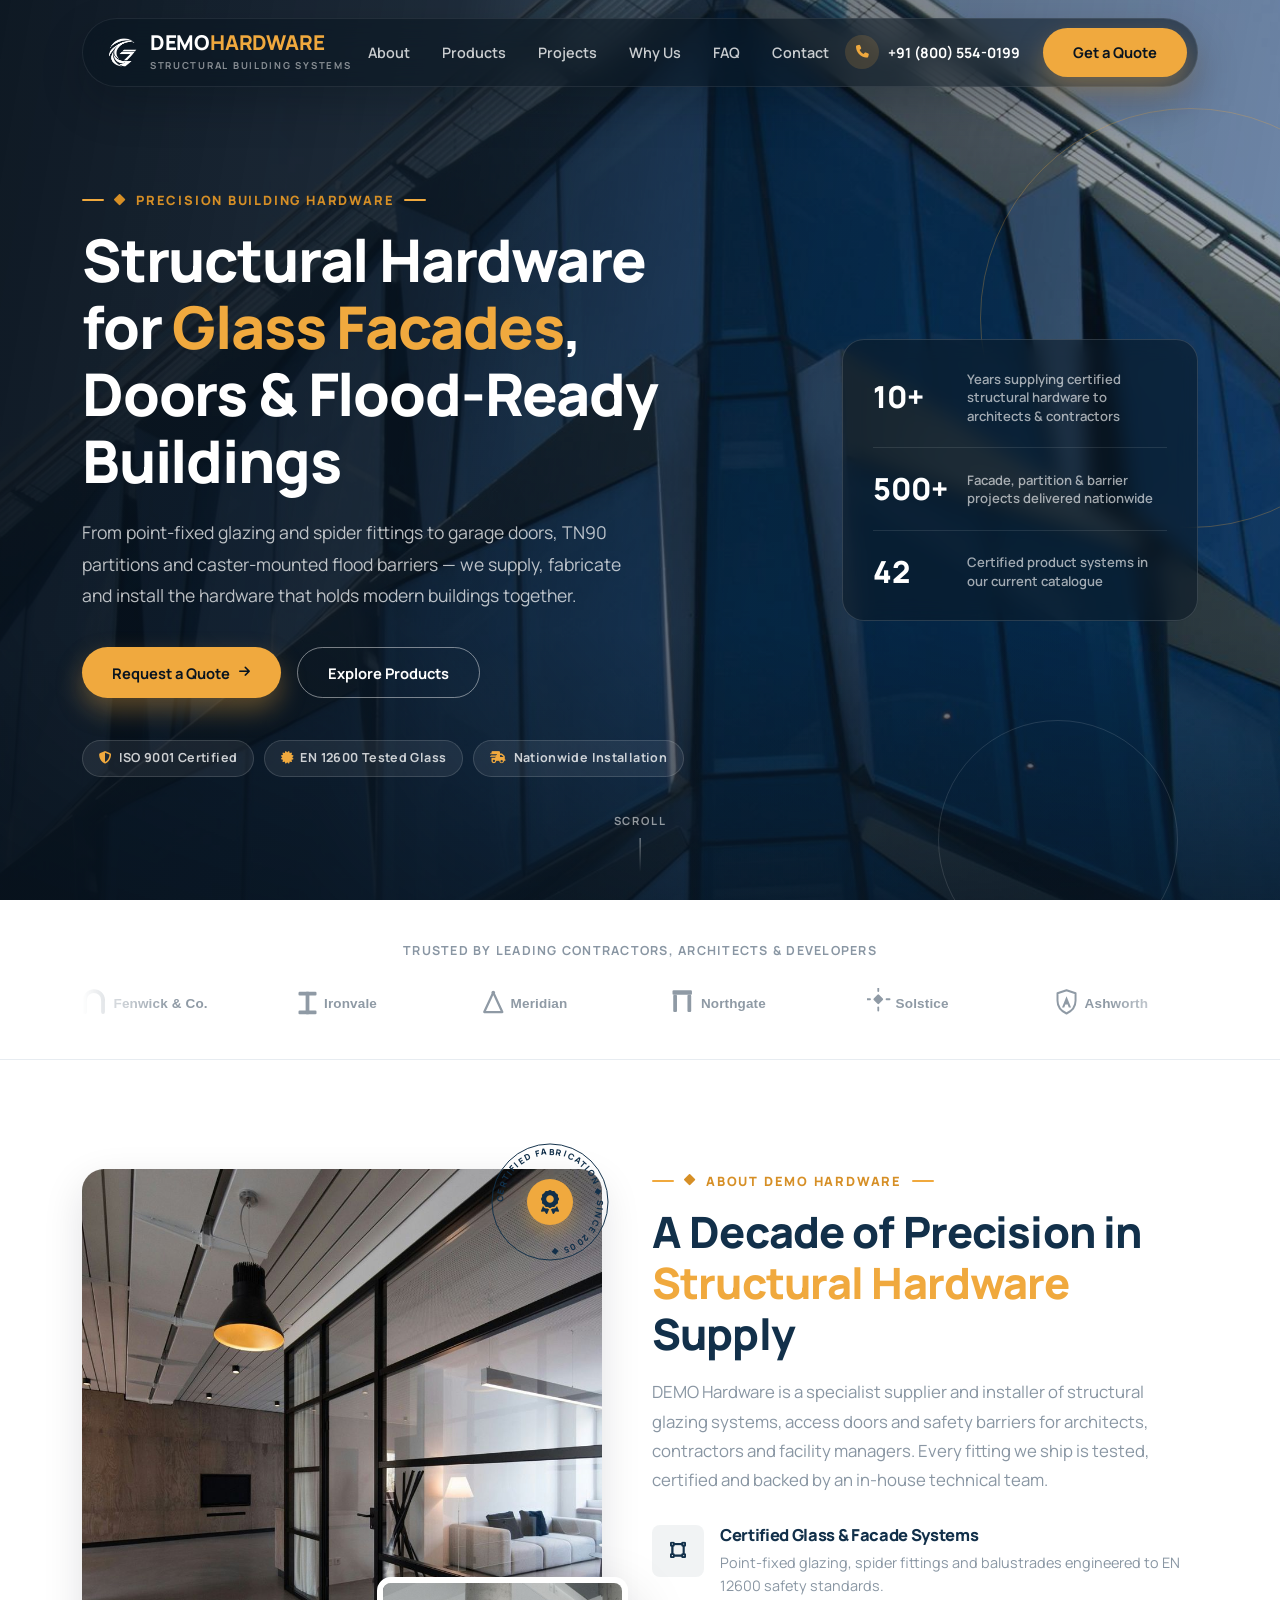
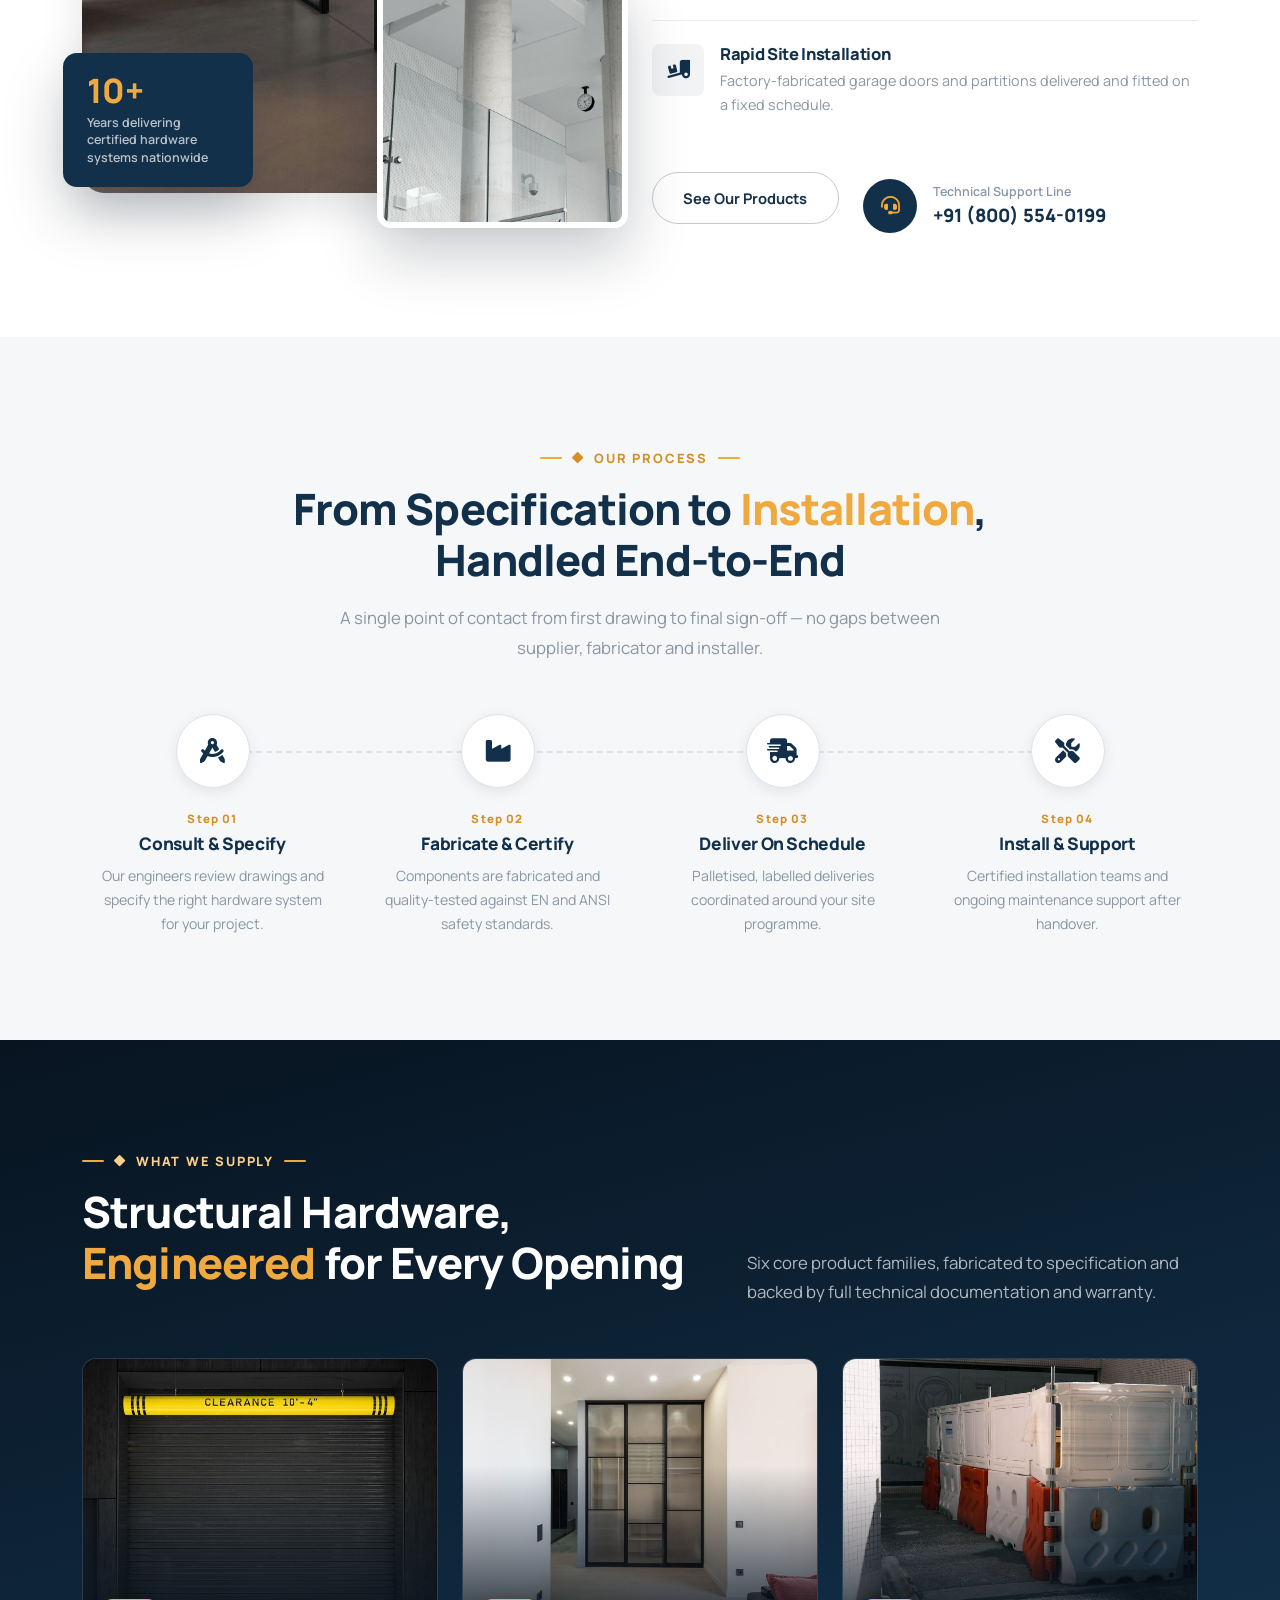
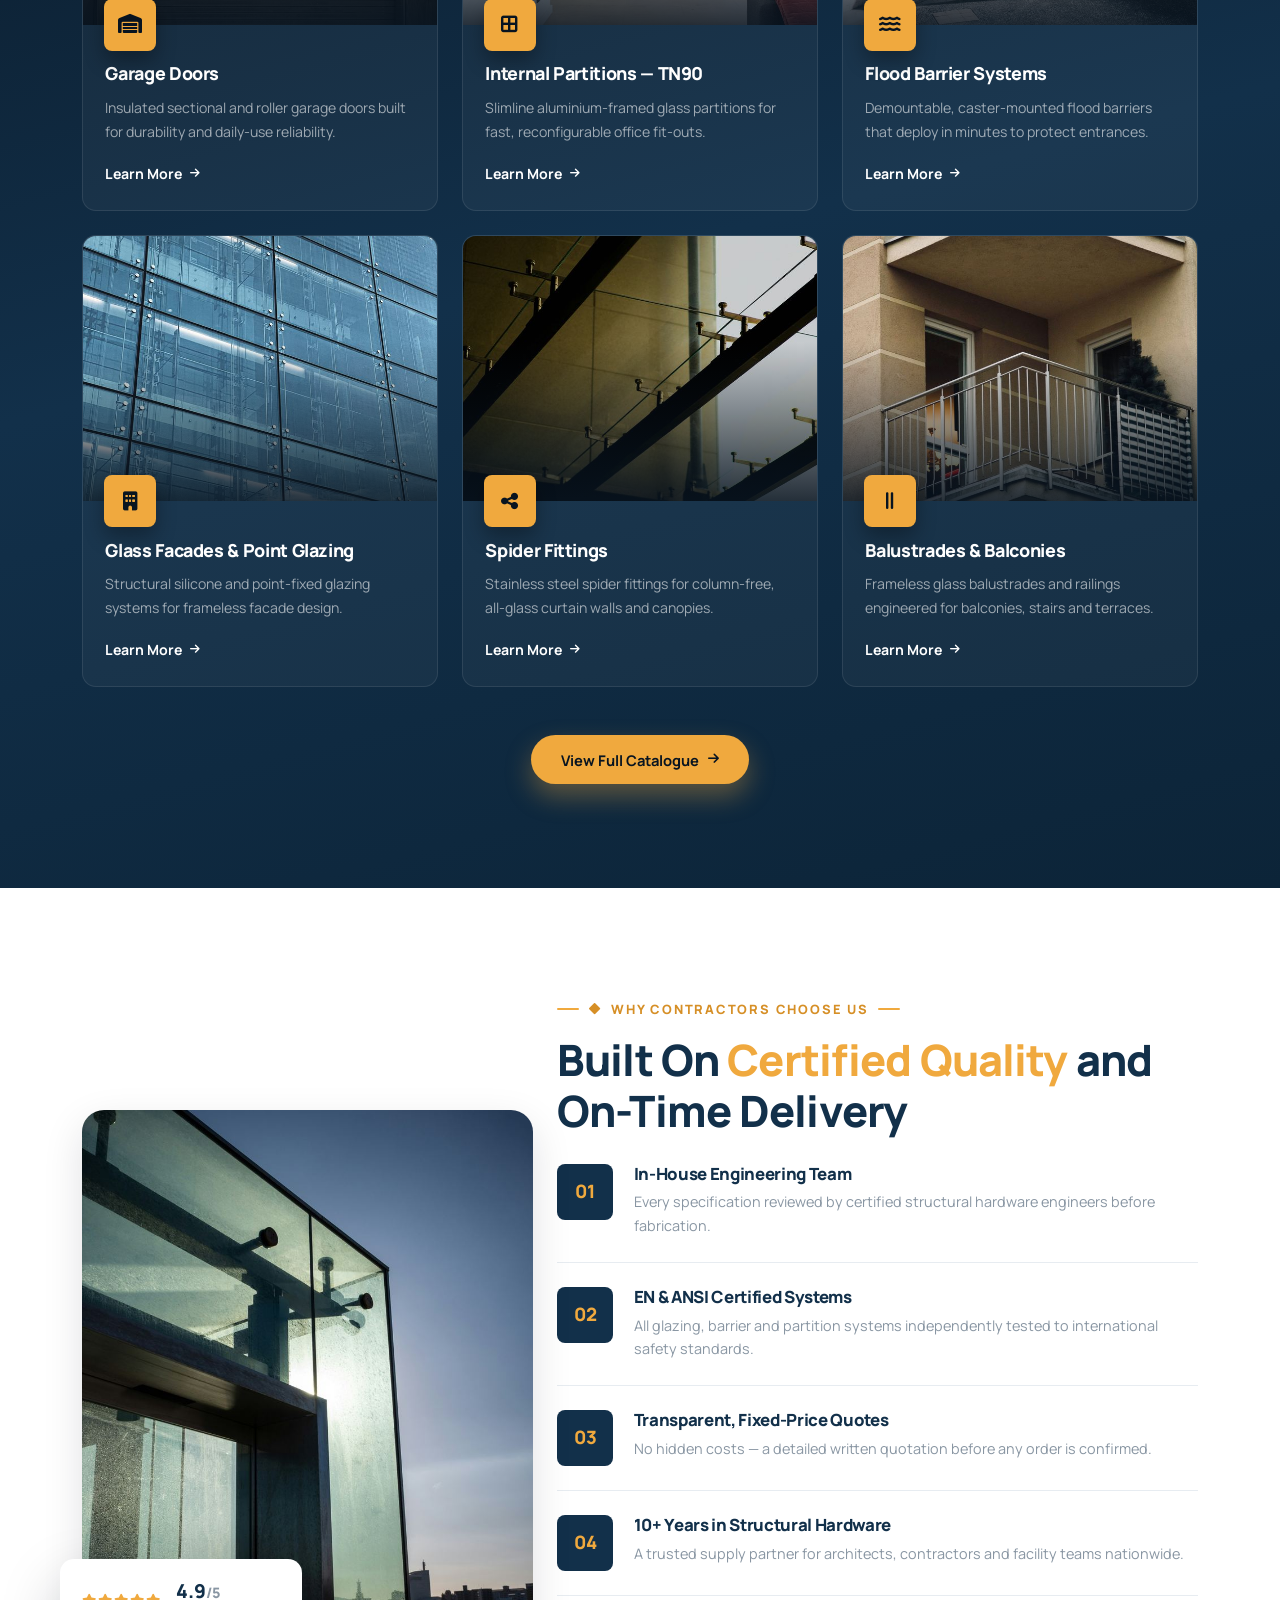
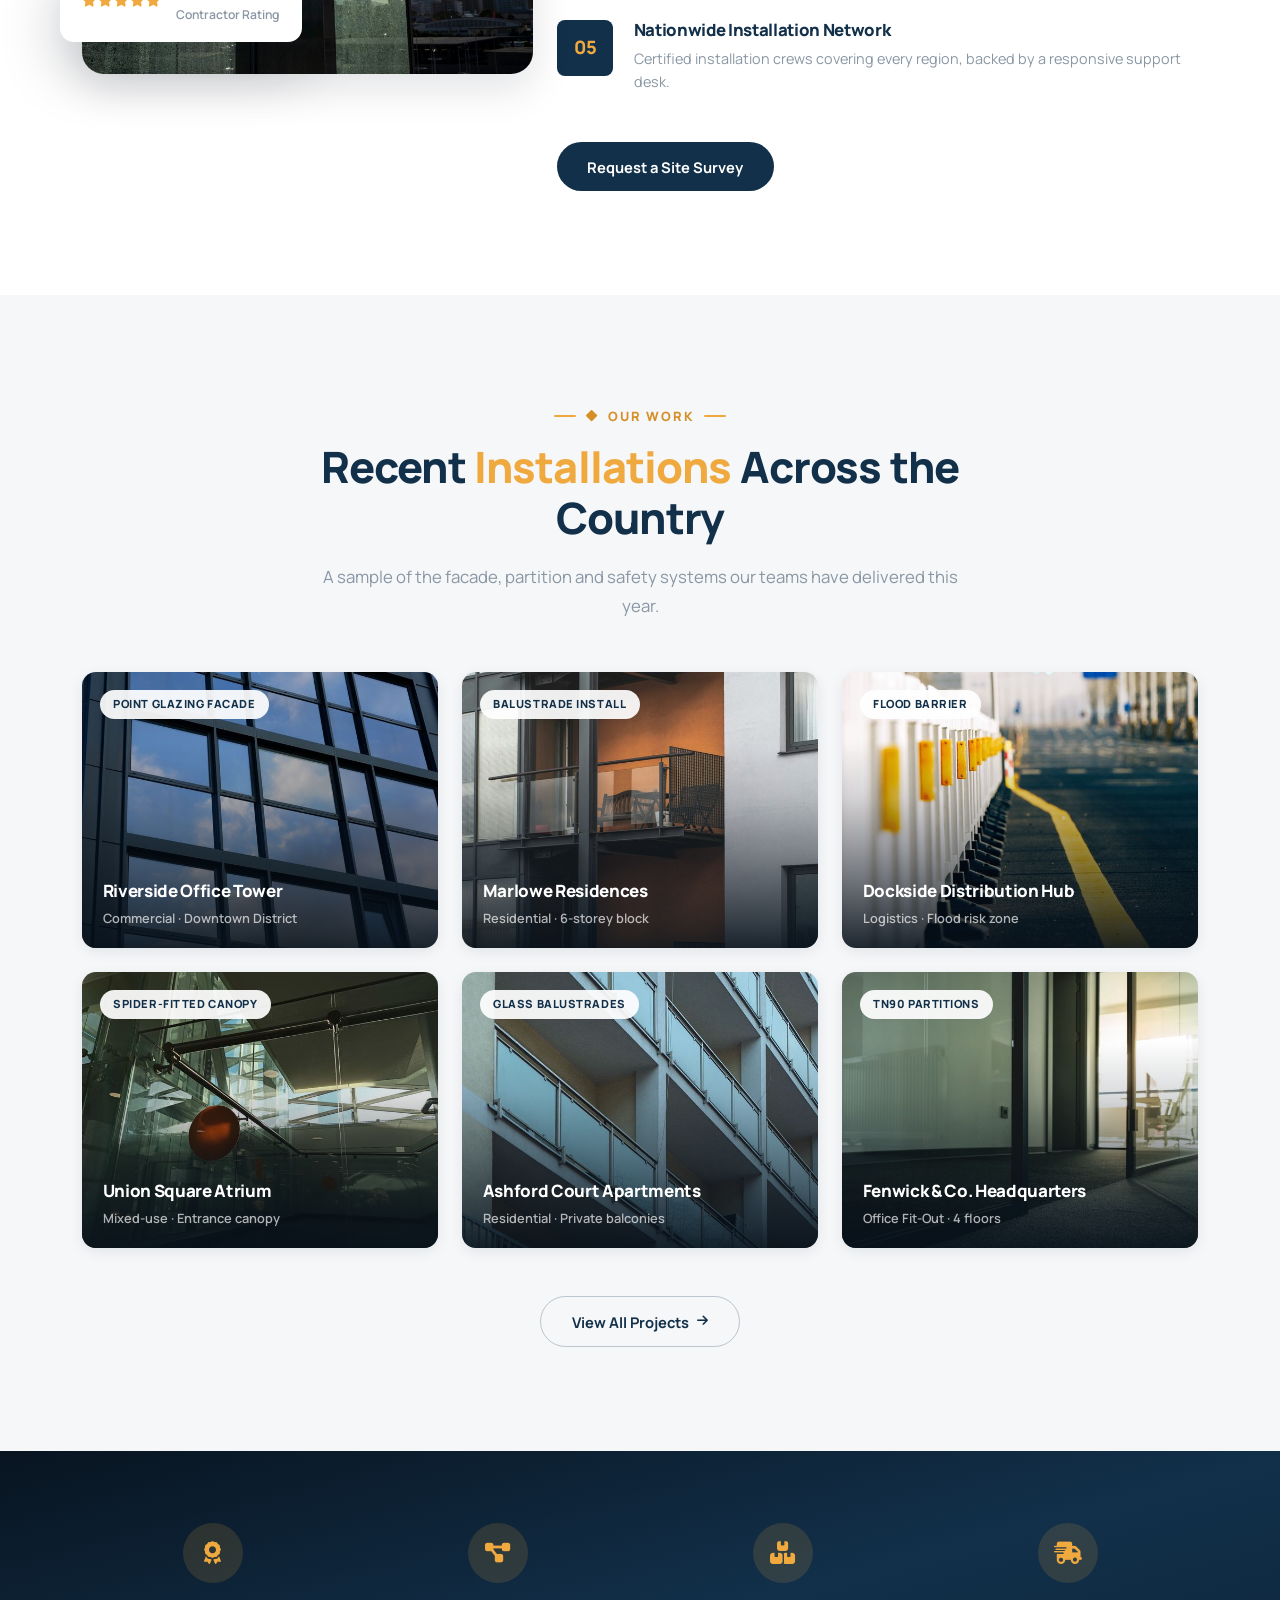
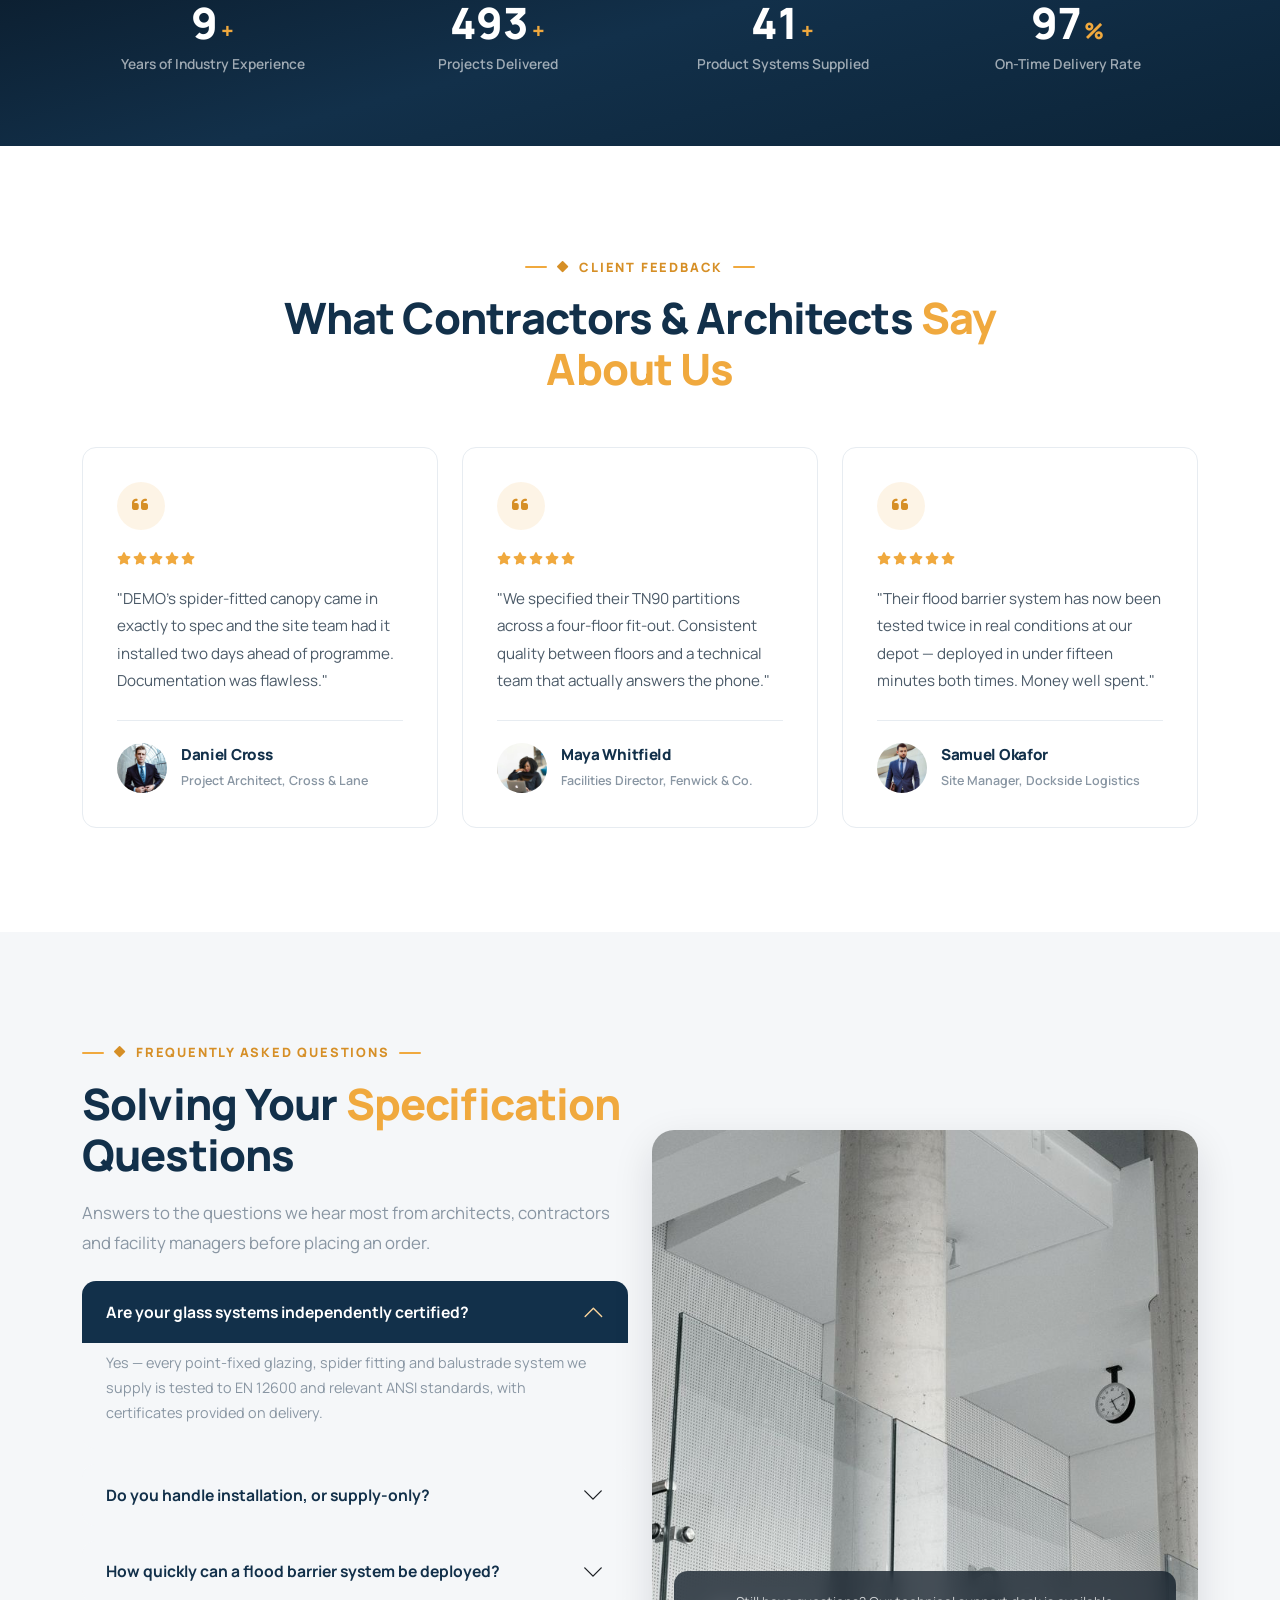
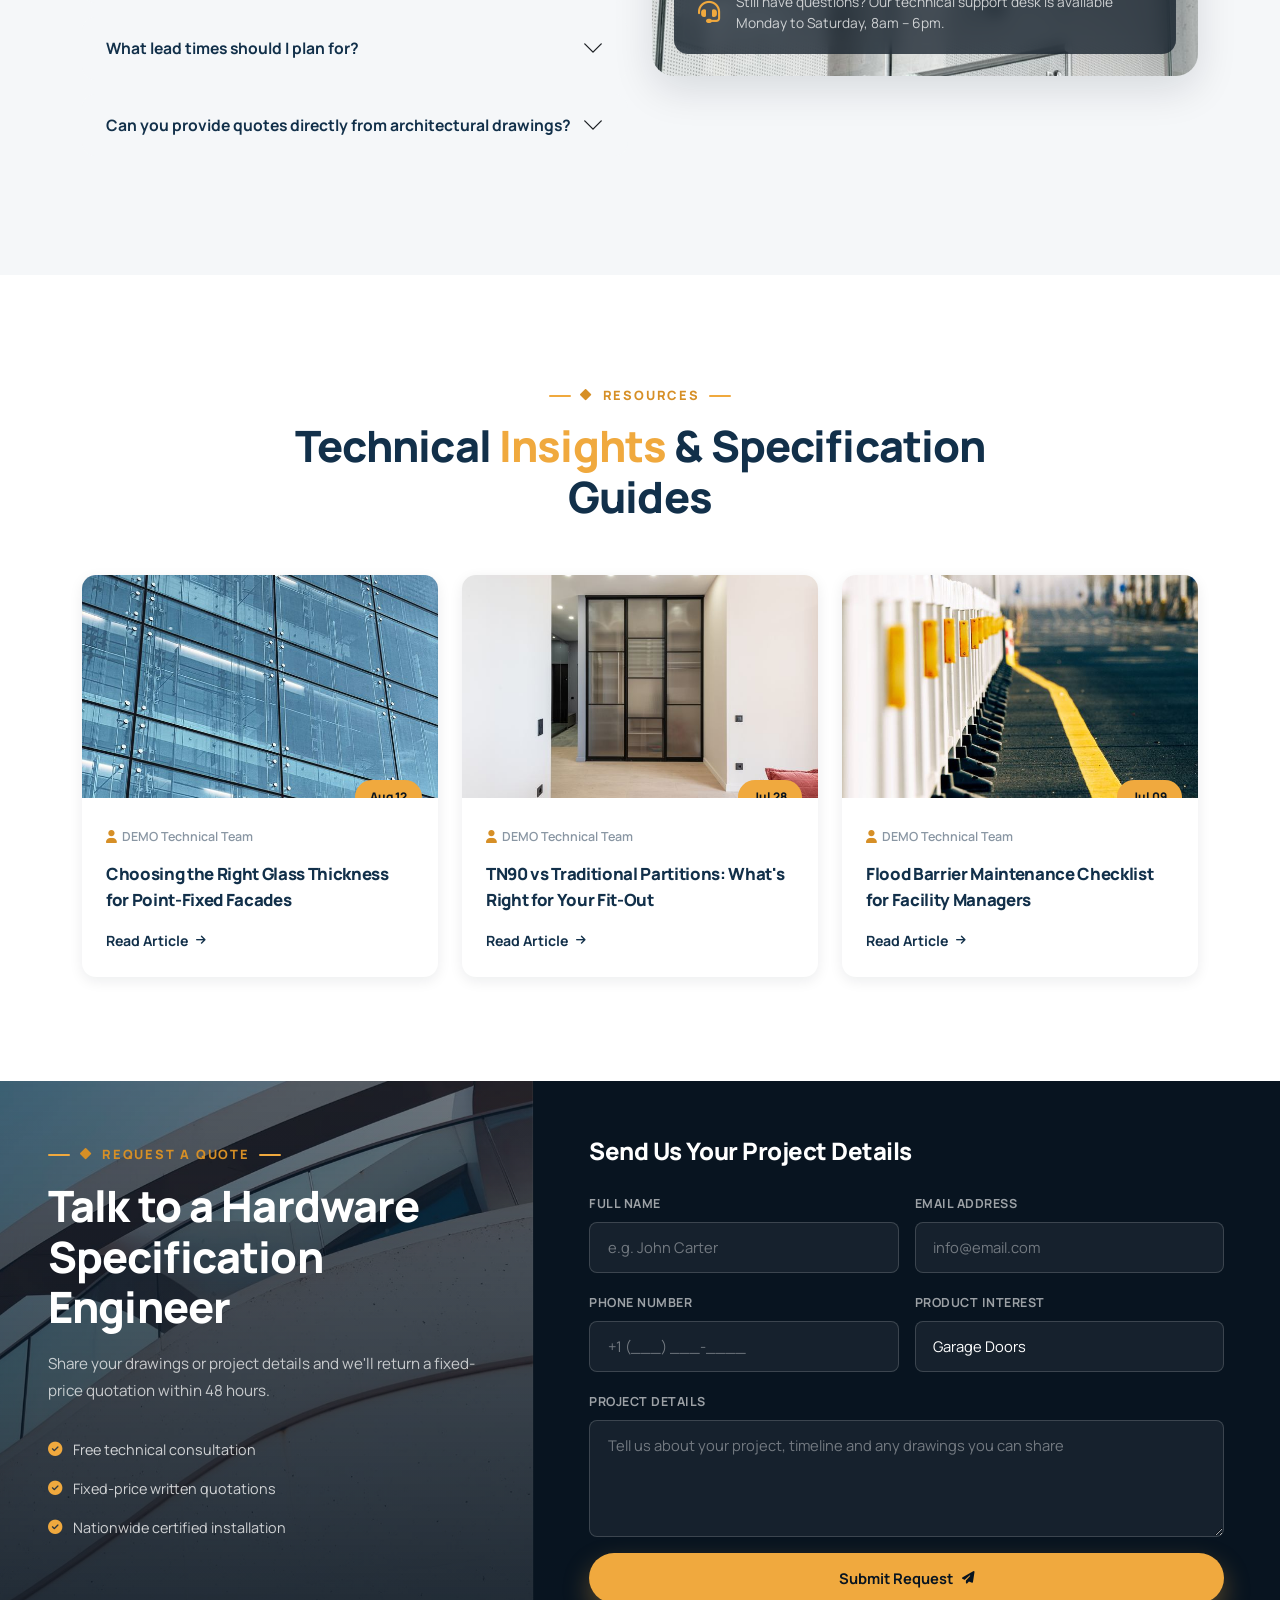
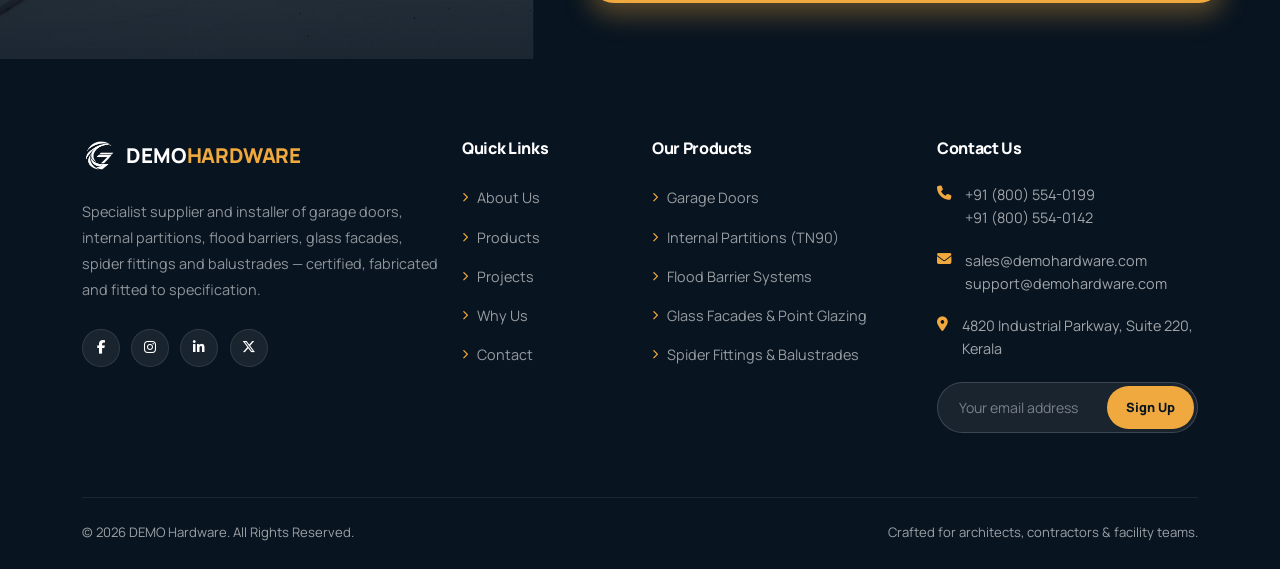
==== index.html @ 731b1fcf "import" ====
<!DOCTYPE html>
<html lang="en">
<head>
<meta charset="UTF-8">
<meta name="viewport" content="width=device-width, initial-scale=1.0">
<title>DEMO Hardware | Structural Glazing, Doors &amp; Facade Systems</title>
<meta name="description" content="DEMO Hardware supplies and installs garage doors, TN90 internal partitions, flood barrier systems, glass facades, spider fittings and balustrades for architects and contractors.">

<!-- Google Fonts: Manrope -->
<link rel="preconnect" href="https://fonts.googleapis.com">
<link rel="preconnect" href="https://fonts.gstatic.com" crossorigin>
<link href="https://fonts.googleapis.com/css2?family=Manrope:wght@400;500;600;700;800&display=swap" rel="stylesheet">

<!-- Bootstrap 5.2.3 (CDN) -->
<link href="https://cdn.jsdelivr.net/npm/bootstrap@5.2.3/dist/css/bootstrap.min.css" rel="stylesheet">

<!-- Font Awesome 6.5.2 (CDN) -->
<link rel="stylesheet" href="https://cdnjs.cloudflare.com/ajax/libs/font-awesome/6.5.2/css/all.min.css">

<!-- Animate.css (CDN) -->
<link rel="stylesheet" href="https://cdnjs.cloudflare.com/ajax/libs/animate.css/4.1.1/animate.min.css">

<!-- Compiled theme SCSS -->
<link rel="stylesheet" href="css/style.css">
</head>
<body>

<!-- ============================== HEADER ============================== -->
<header class="site-header" id="siteHeader">
  <div class="container">
    <div class="header-inner">
      <a href="#top" class="brand">
        <img src="img/logo-mark.png" alt="DEMO Hardware logo" class="brand-mark">
        <span>
          <span class="brand-text">DEMO<span>HARDWARE</span></span>
          <span class="brand-tag">Structural Building Systems</span>
        </span>
      </a>

      <nav class="main-nav d-none d-lg-flex">
        <a href="#about" class="nav-link-item">About</a>
        <a href="#products" class="nav-link-item">Products</a>
        <a href="#projects" class="nav-link-item">Projects</a>
        <a href="#why-us" class="nav-link-item">Why Us</a>
        <a href="#faq" class="nav-link-item">FAQ</a>
        <a href="#contact" class="nav-link-item">Contact</a>
      </nav>

      <div class="header-cta d-none d-lg-flex">
        <a href="tel:+918005540199" class="header-phone">
          <span class="icon-circle"><i class="fa-solid fa-phone"></i></span>
          <span>+91 (800) 554-0199</span>
        </a>
        <a href="#contact" class="btn btn-brand">Get a Quote</a>
      </div>

      <button class="nav-toggle d-lg-none" type="button" data-bs-toggle="offcanvas" data-bs-target="#mobileNav" aria-controls="mobileNav" aria-label="Open menu">
        <i class="fa-solid fa-bars"></i>
      </button>
    </div>
  </div>
</header>

<!-- Mobile Offcanvas Nav -->
<div class="offcanvas offcanvas-end offcanvas-brand" tabindex="-1" id="mobileNav">
  <div class="offcanvas-header">
    <a href="#top" class="brand">
      <img src="img/logo-mark.png" alt="DEMO Hardware logo" class="brand-mark">
      <span class="brand-text">DEMO<span>HARDWARE</span></span>
    </a>
    <button type="button" class="btn-close btn-close-white" data-bs-dismiss="offcanvas" aria-label="Close"></button>
  </div>
  <div class="offcanvas-body">
    <nav class="offcanvas-nav">
      <a href="#about"><span>About</span><i class="fa-solid fa-arrow-right"></i></a>
      <a href="#products"><span>Products</span><i class="fa-solid fa-arrow-right"></i></a>
      <a href="#projects"><span>Projects</span><i class="fa-solid fa-arrow-right"></i></a>
      <a href="#why-us"><span>Why Us</span><i class="fa-solid fa-arrow-right"></i></a>
      <a href="#faq"><span>FAQ</span><i class="fa-solid fa-arrow-right"></i></a>
      <a href="#contact"><span>Contact</span><i class="fa-solid fa-arrow-right"></i></a>
    </nav>
    <a href="tel:+918005540199" class="header-phone mt-4">
      <span class="icon-circle"><i class="fa-solid fa-phone"></i></span>
      <span>+91 (800) 554-0199</span>
    </a>
    <a href="#contact" class="btn btn-brand w-100 mt-3">Get a Quote</a>
  </div>
</div>

<main id="top">

<!-- ============================== HERO ============================== -->
<section class="hero">
  <div class="hero-bg" id="heroParallax"></div>
  <div class="hero-overlay"></div>
  <div class="hero-shape s1"></div>
  <div class="hero-shape s2"></div>

  <div class="container hero-content">
    <div class="row align-items-center gy-5">
      <div class="col-lg-7">
        <div class="eyebrow wow fadeInUp" data-wow-delay="0.05s"><i class="fa-solid fa-diamond"></i> Precision Building Hardware</div>
        <h1 class="hero-title wow fadeInUp" data-wow-delay="0.15s">
          Structural Hardware for <span class="accent">Glass Facades</span>, Doors &amp; Flood-Ready Buildings
        </h1>
        <p class="hero-lead wow fadeInUp" data-wow-delay="0.25s">
          From point-fixed glazing and spider fittings to garage doors, TN90 partitions and caster-mounted flood barriers — we supply, fabricate and install the hardware that holds modern buildings together.
        </p>
        <div class="hero-actions wow fadeInUp" data-wow-delay="0.35s">
          <a href="#contact" class="btn btn-brand">Request a Quote <i class="fa-solid fa-arrow-right"></i></a>
          <a href="#products" class="btn btn-outline-cream">Explore Products</a>
        </div>
        <div class="hero-certs wow fadeInUp" data-wow-delay="0.45s">
          <span><i class="fa-solid fa-shield-halved"></i> ISO 9001 Certified</span>
          <span><i class="fa-solid fa-certificate"></i> EN 12600 Tested Glass</span>
          <span><i class="fa-solid fa-truck-fast"></i> Nationwide Installation</span>
        </div>
      </div>

      <div class="col-lg-4 offset-lg-1">
        <div class="hero-stat-card wow fadeInUp" data-wow-delay="0.3s">
          <div class="hero-stat-item">
            <div class="num">10+</div>
            <div class="lbl">Years supplying certified structural hardware to architects &amp; contractors</div>
          </div>
          <div class="hero-stat-item">
            <div class="num">500+</div>
            <div class="lbl">Facade, partition &amp; barrier projects delivered nationwide</div>
          </div>
          <div class="hero-stat-item">
            <div class="num">42</div>
            <div class="lbl">Certified product systems in our current catalogue</div>
          </div>
        </div>
      </div>
    </div>
  </div>

  <div class="scroll-cue"><span>Scroll</span><span class="line"></span></div>
</section>

<!-- ============================== BRAND STRIP ============================== -->
<section class="brand-strip">
  <div class="container">
    <p class="brand-strip-label wow fadeIn" data-wow-delay="0.05s">Trusted by leading contractors, architects &amp; developers</p>
    <div class="marquee">
      <div class="marquee-track">
        <img src="img/brands/fenwick.svg" alt="Fenwick &amp; Co.">
        <img src="img/brands/ironvale.svg" alt="Ironvale">
        <img src="img/brands/meridian.svg" alt="Meridian">
        <img src="img/brands/northgate.svg" alt="Northgate">
        <img src="img/brands/solstice.svg" alt="Solstice">
        <img src="img/brands/ashworth.svg" alt="Ashworth">
        <img src="img/brands/granite-peak.svg" alt="Granite Peak">
        <img src="img/brands/pinnacle.svg" alt="Pinnacle Group">
        <img src="img/brands/fenwick.svg" alt="Fenwick &amp; Co." aria-hidden="true">
        <img src="img/brands/ironvale.svg" alt="Ironvale" aria-hidden="true">
        <img src="img/brands/meridian.svg" alt="Meridian" aria-hidden="true">
        <img src="img/brands/northgate.svg" alt="Northgate" aria-hidden="true">
        <img src="img/brands/solstice.svg" alt="Solstice" aria-hidden="true">
        <img src="img/brands/ashworth.svg" alt="Ashworth" aria-hidden="true">
        <img src="img/brands/granite-peak.svg" alt="Granite Peak" aria-hidden="true">
        <img src="img/brands/pinnacle.svg" alt="Pinnacle Group" aria-hidden="true">
      </div>
    </div>
  </div>
</section>

<!-- ============================== ABOUT ============================== -->
<section class="section" id="about">
  <div class="container">
    <div class="row align-items-center gy-5">
      <div class="col-lg-6">
        <div class="about-media">
          <div class="seal">
            <svg viewBox="0 0 120 120">
              <defs>
                <path id="sealCircle" d="M 60,60 m -48,0 a 48,48 0 1,1 96,0 a 48,48 0 1,1 -96,0"></path>
              </defs>
              <circle cx="60" cy="60" r="59" fill="none" stroke="#12304A" stroke-width="1"></circle>
              <text font-size="8.6" font-weight="800" letter-spacing="1.5" fill="#12304A">
                <textPath href="#sealCircle" startOffset="0%">CERTIFIED FABRICATION &#9670; SINCE 2005 &#9670;</textPath>
              </text>
            </svg>
            <span class="seal-center"><i class="fa-solid fa-award"></i></span>
          </div>
          <div class="about-img-main">
            <img src="img/about-main.jpg" alt="Internal glass partition installation by DEMO Hardware" loading="lazy">
          </div>
          <div class="about-img-secondary">
            <img src="img/about-secondary.jpg" alt="Glass balustrade detail" loading="lazy">
          </div>
          <div class="about-badge">
            <div class="num">10+</div>
            <div class="lbl">Years delivering certified hardware systems nationwide</div>
          </div>
        </div>
      </div>

      <div class="col-lg-6">
        <div class="eyebrow wow fadeInUp" data-wow-delay="0.05s"><i class="fa-solid fa-diamond"></i> About DEMO Hardware</div>
        <h2 class="section-title wow fadeInUp" data-wow-delay="0.15s">A Decade of Precision in <span class="text-amber">Structural Hardware</span> Supply</h2>
        <p class="section-lead wow fadeInUp" data-wow-delay="0.25s">
          DEMO Hardware is a specialist supplier and installer of structural glazing systems, access doors and safety barriers for architects, contractors and facility managers. Every fitting we ship is tested, certified and backed by an in-house technical team.
        </p>

        <div class="mt-4">
          <div class="check-item wow fadeInUp" data-wow-delay="0.1s">
            <div class="icon-box"><i class="fa-solid fa-vector-square"></i></div>
            <div>
              <h5>Certified Glass &amp; Facade Systems</h5>
              <p>Point-fixed glazing, spider fittings and balustrades engineered to EN 12600 safety standards.</p>
            </div>
          </div>
          <div class="check-item wow fadeInUp" data-wow-delay="0.2s">
            <div class="icon-box"><i class="fa-solid fa-truck-ramp-box"></i></div>
            <div>
              <h5>Rapid Site Installation</h5>
              <p>Factory-fabricated garage doors and partitions delivered and fitted on a fixed schedule.</p>
            </div>
          </div>
        </div>

        <div class="d-flex flex-wrap align-items-center gap-4 mt-4 wow fadeInUp" data-wow-delay="0.3s">
          <a href="#products" class="btn btn-outline-navy">See Our Products</a>
          <div class="about-phone">
            <span class="icon-circle"><i class="fa-solid fa-headset"></i></span>
            <div>
              <div class="lbl">Technical Support Line</div>
              <div class="val">+91 (800) 554-0199</div>
            </div>
          </div>
        </div>
      </div>
    </div>
  </div>
</section>

<!-- ============================== PROCESS ============================== -->
<section class="section bg-off-white">
  <div class="container">
    <div class="section-head text-center mx-auto">
      <div class="eyebrow justify-content-center wow fadeInUp" data-wow-delay="0.05s"><i class="fa-solid fa-diamond"></i> Our Process</div>
      <h2 class="section-title wow fadeInUp" data-wow-delay="0.15s">From Specification to <span class="text-amber">Installation</span>, Handled End-to-End</h2>
      <p class="section-lead mx-auto wow fadeInUp" data-wow-delay="0.25s">A single point of contact from first drawing to final sign-off — no gaps between supplier, fabricator and installer.</p>
    </div>

    <div class="process-line">
      <div class="row gy-5">
        <div class="col-6 col-lg-3">
          <div class="process-step wow fadeInUp" data-wow-delay="0.1s">
            <div class="step-num"><i class="fa-solid fa-compass-drafting"></i></div>
            <span class="step-tag">Step 01</span>
            <h5>Consult &amp; Specify</h5>
            <p>Our engineers review drawings and specify the right hardware system for your project.</p>
          </div>
        </div>
        <div class="col-6 col-lg-3">
          <div class="process-step wow fadeInUp" data-wow-delay="0.2s">
            <div class="step-num"><i class="fa-solid fa-industry"></i></div>
            <span class="step-tag">Step 02</span>
            <h5>Fabricate &amp; Certify</h5>
            <p>Components are fabricated and quality-tested against EN and ANSI safety standards.</p>
          </div>
        </div>
        <div class="col-6 col-lg-3">
          <div class="process-step wow fadeInUp" data-wow-delay="0.3s">
            <div class="step-num"><i class="fa-solid fa-truck-fast"></i></div>
            <span class="step-tag">Step 03</span>
            <h5>Deliver On Schedule</h5>
            <p>Palletised, labelled deliveries coordinated around your site programme.</p>
          </div>
        </div>
        <div class="col-6 col-lg-3">
          <div class="process-step wow fadeInUp" data-wow-delay="0.4s">
            <div class="step-num"><i class="fa-solid fa-screwdriver-wrench"></i></div>
            <span class="step-tag">Step 04</span>
            <h5>Install &amp; Support</h5>
            <p>Certified installation teams and ongoing maintenance support after handover.</p>
          </div>
        </div>
      </div>
    </div>
  </div>
</section>

<!-- ============================== PRODUCT CATEGORIES ============================== -->
<section class="section section-navy" id="products">
  <div class="container">
    <div class="row align-items-end gy-4 section-head">
      <div class="col-lg-7">
        <div class="eyebrow wow fadeInUp" data-wow-delay="0.05s"><i class="fa-solid fa-diamond"></i> What We Supply</div>
        <h2 class="section-title wow fadeInUp" data-wow-delay="0.15s">Structural Hardware, <span class="text-amber">Engineered</span> for Every Opening</h2>
      </div>
      <div class="col-lg-5">
        <p class="section-lead wow fadeInUp" data-wow-delay="0.25s">Six core product families, fabricated to specification and backed by full technical documentation and warranty.</p>
      </div>
    </div>

    <div class="row g-4">
      <div class="col-md-6 col-lg-4">
        <div class="product-card wow fadeInUp" data-wow-delay="0.05s">
          <div class="product-card-media">
            <div class="product-card-media-inner">
              <img src="img/product-garage-door.jpg" alt="Insulated sectional garage door" loading="lazy">
            </div>
            <span class="icon-box"><i class="fa-solid fa-warehouse"></i></span>
          </div>
          <div class="product-card-body">
            <h5>Garage Doors</h5>
            <p>Insulated sectional and roller garage doors built for durability and daily-use reliability.</p>
            <a href="#contact" class="link-arrow">Learn More <i class="fa-solid fa-arrow-right"></i></a>
          </div>
        </div>
      </div>

      <div class="col-md-6 col-lg-4">
        <div class="product-card wow fadeInUp" data-wow-delay="0.12s">
          <div class="product-card-media">
            <div class="product-card-media-inner">
              <img src="img/product-partition.jpg" alt="TN90 internal glass partition system" loading="lazy">
            </div>
            <span class="icon-box"><i class="fa-solid fa-border-all"></i></span>
          </div>
          <div class="product-card-body">
            <h5>Internal Partitions — TN90</h5>
            <p>Slimline aluminium-framed glass partitions for fast, reconfigurable office fit-outs.</p>
            <a href="#contact" class="link-arrow">Learn More <i class="fa-solid fa-arrow-right"></i></a>
          </div>
        </div>
      </div>

      <div class="col-md-6 col-lg-4">
        <div class="product-card wow fadeInUp" data-wow-delay="0.19s">
          <div class="product-card-media">
            <div class="product-card-media-inner">
              <img src="img/product-flood-barrier.jpg" alt="Caster-mounted flood barrier system" loading="lazy">
            </div>
            <span class="icon-box"><i class="fa-solid fa-water"></i></span>
          </div>
          <div class="product-card-body">
            <h5>Flood Barrier Systems</h5>
            <p>Demountable, caster-mounted flood barriers that deploy in minutes to protect entrances.</p>
            <a href="#contact" class="link-arrow">Learn More <i class="fa-solid fa-arrow-right"></i></a>
          </div>
        </div>
      </div>

      <div class="col-md-6 col-lg-4">
        <div class="product-card wow fadeInUp" data-wow-delay="0.05s">
          <div class="product-card-media">
            <div class="product-card-media-inner">
              <img src="img/product-facade.jpg" alt="Point-fixed glass facade fitting" loading="lazy">
            </div>
            <span class="icon-box"><i class="fa-solid fa-building"></i></span>
          </div>
          <div class="product-card-body">
            <h5>Glass Facades &amp; Point Glazing</h5>
            <p>Structural silicone and point-fixed glazing systems for frameless facade design.</p>
            <a href="#contact" class="link-arrow">Learn More <i class="fa-solid fa-arrow-right"></i></a>
          </div>
        </div>
      </div>

      <div class="col-md-6 col-lg-4">
        <div class="product-card wow fadeInUp" data-wow-delay="0.12s">
          <div class="product-card-media">
            <div class="product-card-media-inner">
              <img src="img/product-spider-fitting.jpg" alt="Stainless steel spider fitting on glass canopy" loading="lazy">
            </div>
            <span class="icon-box"><i class="fa-solid fa-share-nodes"></i></span>
          </div>
          <div class="product-card-body">
            <h5>Spider Fittings</h5>
            <p>Stainless steel spider fittings for column-free, all-glass curtain walls and canopies.</p>
            <a href="#contact" class="link-arrow">Learn More <i class="fa-solid fa-arrow-right"></i></a>
          </div>
        </div>
      </div>

      <div class="col-md-6 col-lg-4">
        <div class="product-card wow fadeInUp" data-wow-delay="0.19s">
          <div class="product-card-media">
            <div class="product-card-media-inner">
              <img src="img/product-balustrade.jpg" alt="Frameless glass balustrade on balcony" loading="lazy">
            </div>
            <span class="icon-box"><i class="fa-solid fa-grip-lines-vertical"></i></span>
          </div>
          <div class="product-card-body">
            <h5>Balustrades &amp; Balconies</h5>
            <p>Frameless glass balustrades and railings engineered for balconies, stairs and terraces.</p>
            <a href="#contact" class="link-arrow">Learn More <i class="fa-solid fa-arrow-right"></i></a>
          </div>
        </div>
      </div>
    </div>

    <div class="text-center mt-5 wow fadeInUp" data-wow-delay="0.1s">
      <a href="#contact" class="btn btn-brand">View Full Catalogue <i class="fa-solid fa-arrow-right"></i></a>
    </div>
  </div>
</section>

<!-- ============================== WHY CHOOSE US ============================== -->
<section class="section" id="why-us">
  <div class="container">
    <div class="row align-items-center gy-5">
      <div class="col-lg-5">
        <div class="why-media wow fadeInUp" data-wow-delay="0.1s">
          <img src="img/why-choose.jpg" alt="Spider fitting glass facade detail at sunset" loading="lazy">
          <div class="why-floating">
            <span class="stars"><i class="fa-solid fa-star"></i><i class="fa-solid fa-star"></i><i class="fa-solid fa-star"></i><i class="fa-solid fa-star"></i><i class="fa-solid fa-star"></i></span>
            <div>
              <div class="rating">4.9<span style="font-size:0.9rem; color:#8996A3;">/5</span></div>
              <div class="rlbl">Contractor Rating</div>
            </div>
          </div>
        </div>
      </div>

      <div class="col-lg-7">
        <div class="eyebrow wow fadeInUp" data-wow-delay="0.05s"><i class="fa-solid fa-diamond"></i> Why Contractors Choose Us</div>
        <h2 class="section-title wow fadeInUp" data-wow-delay="0.15s">Built On <span class="text-amber">Certified Quality</span> and On-Time Delivery</h2>

        <div class="why-list mt-4">
          <div class="why-item wow fadeInUp" data-wow-delay="0.05s">
            <div class="why-num">01</div>
            <div>
              <h5>In-House Engineering Team</h5>
              <p>Every specification reviewed by certified structural hardware engineers before fabrication.</p>
            </div>
          </div>
          <div class="why-item wow fadeInUp" data-wow-delay="0.12s">
            <div class="why-num">02</div>
            <div>
              <h5>EN &amp; ANSI Certified Systems</h5>
              <p>All glazing, barrier and partition systems independently tested to international safety standards.</p>
            </div>
          </div>
          <div class="why-item wow fadeInUp" data-wow-delay="0.19s">
            <div class="why-num">03</div>
            <div>
              <h5>Transparent, Fixed-Price Quotes</h5>
              <p>No hidden costs — a detailed written quotation before any order is confirmed.</p>
            </div>
          </div>
          <div class="why-item wow fadeInUp" data-wow-delay="0.26s">
            <div class="why-num">04</div>
            <div>
              <h5>10+ Years in Structural Hardware</h5>
              <p>A trusted supply partner for architects, contractors and facility teams nationwide.</p>
            </div>
          </div>
          <div class="why-item wow fadeInUp" data-wow-delay="0.33s">
            <div class="why-num">05</div>
            <div>
              <h5>Nationwide Installation Network</h5>
              <p>Certified installation crews covering every region, backed by a responsive support desk.</p>
            </div>
          </div>
        </div>

        <a href="#contact" class="btn btn-navy mt-4 wow fadeInUp" data-wow-delay="0.1s">Request a Site Survey</a>
      </div>
    </div>
  </div>
</section>

<!-- ============================== PROJECTS ============================== -->
<section class="section bg-off-white" id="projects">
  <div class="container">
    <div class="section-head text-center mx-auto">
      <div class="eyebrow justify-content-center wow fadeInUp" data-wow-delay="0.05s"><i class="fa-solid fa-diamond"></i> Our Work</div>
      <h2 class="section-title wow fadeInUp" data-wow-delay="0.15s">Recent <span class="text-amber">Installations</span> Across the Country</h2>
      <p class="section-lead mx-auto wow fadeInUp" data-wow-delay="0.25s">A sample of the facade, partition and safety systems our teams have delivered this year.</p>
    </div>

    <div class="row g-4">
      <div class="col-sm-6 col-lg-4">
        <div class="project-card wow fadeInUp" data-wow-delay="0.05s">
          <img src="img/gallery-1.jpg" alt="Riverside Office Tower glass facade" loading="lazy">
          <span class="project-tag">Point Glazing Facade</span>
          <div class="project-info">
            <h5>Riverside Office Tower</h5>
            <span>Commercial &middot; Downtown District</span>
          </div>
          <span class="project-arrow"><i class="fa-solid fa-arrow-up-right-from-square"></i></span>
        </div>
      </div>
      <div class="col-sm-6 col-lg-4">
        <div class="project-card wow fadeInUp" data-wow-delay="0.12s">
          <img src="img/gallery-2.jpg" alt="Marlowe Residences balustrade installation" loading="lazy">
          <span class="project-tag">Balustrade Install</span>
          <div class="project-info">
            <h5>Marlowe Residences</h5>
            <span>Residential &middot; 6-storey block</span>
          </div>
          <span class="project-arrow"><i class="fa-solid fa-arrow-up-right-from-square"></i></span>
        </div>
      </div>
      <div class="col-sm-6 col-lg-4">
        <div class="project-card wow fadeInUp" data-wow-delay="0.19s">
          <img src="img/gallery-3.jpg" alt="Dockside Distribution Hub flood barrier system" loading="lazy">
          <span class="project-tag">Flood Barrier</span>
          <div class="project-info">
            <h5>Dockside Distribution Hub</h5>
            <span>Logistics &middot; Flood risk zone</span>
          </div>
          <span class="project-arrow"><i class="fa-solid fa-arrow-up-right-from-square"></i></span>
        </div>
      </div>
      <div class="col-sm-6 col-lg-4">
        <div class="project-card wow fadeInUp" data-wow-delay="0.05s">
          <img src="img/gallery-4.jpg" alt="Union Square Atrium spider-fitted canopy" loading="lazy">
          <span class="project-tag">Spider-Fitted Canopy</span>
          <div class="project-info">
            <h5>Union Square Atrium</h5>
            <span>Mixed-use &middot; Entrance canopy</span>
          </div>
          <span class="project-arrow"><i class="fa-solid fa-arrow-up-right-from-square"></i></span>
        </div>
      </div>
      <div class="col-sm-6 col-lg-4">
        <div class="project-card wow fadeInUp" data-wow-delay="0.12s">
          <img src="img/gallery-5.jpg" alt="Ashford Court Apartments glass balustrades" loading="lazy">
          <span class="project-tag">Glass Balustrades</span>
          <div class="project-info">
            <h5>Ashford Court Apartments</h5>
            <span>Residential &middot; Private balconies</span>
          </div>
          <span class="project-arrow"><i class="fa-solid fa-arrow-up-right-from-square"></i></span>
        </div>
      </div>
      <div class="col-sm-6 col-lg-4">
        <div class="project-card wow fadeInUp" data-wow-delay="0.19s">
          <img src="img/gallery-6.jpg" alt="Fenwick and Co Headquarters TN90 partitions" loading="lazy">
          <span class="project-tag">TN90 Partitions</span>
          <div class="project-info">
            <h5>Fenwick &amp; Co. Headquarters</h5>
            <span>Office Fit-Out &middot; 4 floors</span>
          </div>
          <span class="project-arrow"><i class="fa-solid fa-arrow-up-right-from-square"></i></span>
        </div>
      </div>
    </div>

    <div class="text-center mt-5 wow fadeInUp" data-wow-delay="0.1s">
      <a href="#contact" class="btn btn-outline-navy">View All Projects <i class="fa-solid fa-arrow-right"></i></a>
    </div>
  </div>
</section>

<!-- ============================== STATS BAND ============================== -->
<section class="section-navy py-5">
  <div class="container py-4">
    <div class="row g-4">
      <div class="col-6 col-lg-3">
        <div class="stat-item wow fadeInUp" data-wow-delay="0.05s">
          <div class="stat-icon"><i class="fa-solid fa-award"></i></div>
          <div class="stat-num"><span class="counter" data-count="10">0</span><span class="suffix">+</span></div>
          <div class="stat-lbl">Years of Industry Experience</div>
        </div>
      </div>
      <div class="col-6 col-lg-3">
        <div class="stat-item wow fadeInUp" data-wow-delay="0.12s">
          <div class="stat-icon"><i class="fa-solid fa-diagram-project"></i></div>
          <div class="stat-num"><span class="counter" data-count="500">0</span><span class="suffix">+</span></div>
          <div class="stat-lbl">Projects Delivered</div>
        </div>
      </div>
      <div class="col-6 col-lg-3">
        <div class="stat-item wow fadeInUp" data-wow-delay="0.19s">
          <div class="stat-icon"><i class="fa-solid fa-boxes-stacked"></i></div>
          <div class="stat-num"><span class="counter" data-count="42">0</span><span class="suffix">+</span></div>
          <div class="stat-lbl">Product Systems Supplied</div>
        </div>
      </div>
      <div class="col-6 col-lg-3">
        <div class="stat-item wow fadeInUp" data-wow-delay="0.26s">
          <div class="stat-icon"><i class="fa-solid fa-truck-fast"></i></div>
          <div class="stat-num"><span class="counter" data-count="99">0</span><span class="suffix">%</span></div>
          <div class="stat-lbl">On-Time Delivery Rate</div>
        </div>
      </div>
    </div>
  </div>
</section>

<!-- ============================== TESTIMONIALS ============================== -->
<section class="section">
  <div class="container">
    <div class="section-head text-center mx-auto">
      <div class="eyebrow justify-content-center wow fadeInUp" data-wow-delay="0.05s"><i class="fa-solid fa-diamond"></i> Client Feedback</div>
      <h2 class="section-title wow fadeInUp" data-wow-delay="0.15s">What Contractors &amp; Architects <span class="text-amber">Say About Us</span></h2>
    </div>

    <div class="row g-4">
      <div class="col-lg-4">
        <div class="testimonial-card wow fadeInUp" data-wow-delay="0.05s">
          <span class="quote-icon"><i class="fa-solid fa-quote-left"></i></span>
          <div class="stars"><i class="fa-solid fa-star"></i><i class="fa-solid fa-star"></i><i class="fa-solid fa-star"></i><i class="fa-solid fa-star"></i><i class="fa-solid fa-star"></i></div>
          <p class="quote">"DEMO's spider-fitted canopy came in exactly to spec and the site team had it installed two days ahead of programme. Documentation was flawless."</p>
          <div class="author">
            <img src="img/avatar-1.jpg" alt="Portrait of Daniel Cross">
            <div>
              <h6>Daniel Cross</h6>
              <span>Project Architect, Cross &amp; Lane</span>
            </div>
          </div>
        </div>
      </div>
      <div class="col-lg-4">
        <div class="testimonial-card wow fadeInUp" data-wow-delay="0.15s">
          <span class="quote-icon"><i class="fa-solid fa-quote-left"></i></span>
          <div class="stars"><i class="fa-solid fa-star"></i><i class="fa-solid fa-star"></i><i class="fa-solid fa-star"></i><i class="fa-solid fa-star"></i><i class="fa-solid fa-star"></i></div>
          <p class="quote">"We specified their TN90 partitions across a four-floor fit-out. Consistent quality between floors and a technical team that actually answers the phone."</p>
          <div class="author">
            <img src="img/avatar-2.jpg" alt="Portrait of Maya Whitfield">
            <div>
              <h6>Maya Whitfield</h6>
              <span>Facilities Director, Fenwick &amp; Co.</span>
            </div>
          </div>
        </div>
      </div>
      <div class="col-lg-4">
        <div class="testimonial-card wow fadeInUp" data-wow-delay="0.25s">
          <span class="quote-icon"><i class="fa-solid fa-quote-left"></i></span>
          <div class="stars"><i class="fa-solid fa-star"></i><i class="fa-solid fa-star"></i><i class="fa-solid fa-star"></i><i class="fa-solid fa-star"></i><i class="fa-solid fa-star"></i></div>
          <p class="quote">"Their flood barrier system has now been tested twice in real conditions at our depot — deployed in under fifteen minutes both times. Money well spent."</p>
          <div class="author">
            <img src="img/avatar-3.jpg" alt="Portrait of Samuel Okafor">
            <div>
              <h6>Samuel Okafor</h6>
              <span>Site Manager, Dockside Logistics</span>
            </div>
          </div>
        </div>
      </div>
    </div>
  </div>
</section>

<!-- ============================== FAQ ============================== -->
<section class="section bg-off-white" id="faq">
  <div class="container">
    <div class="row gy-5 align-items-center">
      <div class="col-lg-6">
        <div class="eyebrow wow fadeInUp" data-wow-delay="0.05s"><i class="fa-solid fa-diamond"></i> Frequently Asked Questions</div>
        <h2 class="section-title wow fadeInUp" data-wow-delay="0.15s">Solving Your <span class="text-amber">Specification</span> Questions</h2>
        <p class="section-lead mb-4 wow fadeInUp" data-wow-delay="0.2s">Answers to the questions we hear most from architects, contractors and facility managers before placing an order.</p>

        <div class="accordion faq-accordion wow fadeInUp" data-wow-delay="0.25s" id="faqAccordion">
          <div class="accordion-item">
            <h2 class="accordion-header">
              <button class="accordion-button" type="button" data-bs-toggle="collapse" data-bs-target="#faq1">
                Are your glass systems independently certified?
              </button>
            </h2>
            <div id="faq1" class="accordion-collapse collapse show" data-bs-parent="#faqAccordion">
              <div class="accordion-body">Yes — every point-fixed glazing, spider fitting and balustrade system we supply is tested to EN 12600 and relevant ANSI standards, with certificates provided on delivery.</div>
            </div>
          </div>
          <div class="accordion-item">
            <h2 class="accordion-header">
              <button class="accordion-button collapsed" type="button" data-bs-toggle="collapse" data-bs-target="#faq2">
                Do you handle installation, or supply-only?
              </button>
            </h2>
            <div id="faq2" class="accordion-collapse collapse" data-bs-parent="#faqAccordion">
              <div class="accordion-body">Both. Our certified installation crews cover every region nationwide, or we can supply components only to your own fitting team — whichever suits your project.</div>
            </div>
          </div>
          <div class="accordion-item">
            <h2 class="accordion-header">
              <button class="accordion-button collapsed" type="button" data-bs-toggle="collapse" data-bs-target="#faq3">
                How quickly can a flood barrier system be deployed?
              </button>
            </h2>
            <div id="faq3" class="accordion-collapse collapse" data-bs-parent="#faqAccordion">
              <div class="accordion-body">Our caster-mounted flood barriers are designed for rapid deployment — most entrances can be fully protected in under fifteen minutes by a two-person team.</div>
            </div>
          </div>
          <div class="accordion-item">
            <h2 class="accordion-header">
              <button class="accordion-button collapsed" type="button" data-bs-toggle="collapse" data-bs-target="#faq4">
                What lead times should I plan for?
              </button>
            </h2>
            <div id="faq4" class="accordion-collapse collapse" data-bs-parent="#faqAccordion">
              <div class="accordion-body">Standard garage doors and partitions typically ship in 2–3 weeks. Bespoke point-glazing and spider-fitted facades are quoted individually based on fabrication complexity.</div>
            </div>
          </div>
          <div class="accordion-item">
            <h2 class="accordion-header">
              <button class="accordion-button collapsed" type="button" data-bs-toggle="collapse" data-bs-target="#faq5">
                Can you provide quotes directly from architectural drawings?
              </button>
            </h2>
            <div id="faq5" class="accordion-collapse collapse" data-bs-parent="#faqAccordion">
              <div class="accordion-body">Yes — send us your drawings and our engineering team will return a detailed, fixed-price quotation with a recommended specification within 48 hours.</div>
            </div>
          </div>
        </div>
      </div>

      <div class="col-lg-6">
        <div class="faq-media wow fadeInUp" data-wow-delay="0.15s">
          <img src="img/about-secondary.jpg" alt="Technician inspecting a glass balustrade installation" loading="lazy">
          <div class="faq-media-card">
            <i class="fa-solid fa-headset"></i>
            <span>Still have questions? Our technical support desk is available Monday to Saturday, 8am – 6pm.</span>
          </div>
        </div>
      </div>
    </div>
  </div>
</section>

<!-- ============================== INSIGHTS / BLOG TEASER ============================== -->
<section class="section">
  <div class="container">
    <div class="section-head text-center mx-auto">
      <div class="eyebrow justify-content-center wow fadeInUp" data-wow-delay="0.05s"><i class="fa-solid fa-diamond"></i> Resources</div>
      <h2 class="section-title wow fadeInUp" data-wow-delay="0.15s">Technical <span class="text-amber">Insights</span> &amp; Specification Guides</h2>
    </div>

    <div class="row g-4">
      <div class="col-md-4">
        <div class="post-card wow fadeInUp" data-wow-delay="0.05s">
          <div class="post-card-media">
            <img src="img/product-facade.jpg" alt="Glass thickness specification guide" loading="lazy">
            <span class="post-date">Aug 12</span>
          </div>
          <div class="post-card-body">
            <div class="post-meta"><span><i class="fa-solid fa-user"></i>DEMO Technical Team</span></div>
            <h5>Choosing the Right Glass Thickness for Point-Fixed Facades</h5>
            <a href="#" class="link-arrow">Read Article <i class="fa-solid fa-arrow-right"></i></a>
          </div>
        </div>
      </div>
      <div class="col-md-4">
        <div class="post-card wow fadeInUp" data-wow-delay="0.15s">
          <div class="post-card-media">
            <img src="img/product-partition.jpg" alt="TN90 partitions office fit-out" loading="lazy">
            <span class="post-date">Jul 28</span>
          </div>
          <div class="post-card-body">
            <div class="post-meta"><span><i class="fa-solid fa-user"></i>DEMO Technical Team</span></div>
            <h5>TN90 vs Traditional Partitions: What's Right for Your Fit-Out</h5>
            <a href="#" class="link-arrow">Read Article <i class="fa-solid fa-arrow-right"></i></a>
          </div>
        </div>
      </div>
      <div class="col-md-4">
        <div class="post-card wow fadeInUp" data-wow-delay="0.25s">
          <div class="post-card-media">
            <img src="img/gallery-3.jpg" alt="Flood barrier maintenance checklist" loading="lazy">
            <span class="post-date">Jul 09</span>
          </div>
          <div class="post-card-body">
            <div class="post-meta"><span><i class="fa-solid fa-user"></i>DEMO Technical Team</span></div>
            <h5>Flood Barrier Maintenance Checklist for Facility Managers</h5>
            <a href="#" class="link-arrow">Read Article <i class="fa-solid fa-arrow-right"></i></a>
          </div>
        </div>
      </div>
    </div>
  </div>
</section>

<!-- ============================== CTA / QUOTE FORM ============================== -->
<section class="cta-section" id="contact">
  <div class="row g-0">
    <div class="col-lg-5">
      <div class="cta-media">
        <div class="cta-media-bg" id="ctaParallax"></div>
        <div class="cta-media-overlay"></div>
        <div class="cta-media-content">
          <div class="eyebrow wow fadeInUp" data-wow-delay="0.05s"><i class="fa-solid fa-diamond"></i> Request a Quote</div>
          <h2 class="section-title text-white wow fadeInUp" data-wow-delay="0.15s">Talk to a Hardware Specification Engineer</h2>
          <p class="wow fadeInUp" data-wow-delay="0.25s" style="color:rgba(255,255,255,0.72); font-size:0.95rem; line-height:1.75;">
            Share your drawings or project details and we'll return a fixed-price quotation within 48 hours.
          </p>
          <ul class="wow fadeInUp" data-wow-delay="0.3s">
            <li><i class="fa-solid fa-circle-check"></i> Free technical consultation</li>
            <li><i class="fa-solid fa-circle-check"></i> Fixed-price written quotations</li>
            <li><i class="fa-solid fa-circle-check"></i> Nationwide certified installation</li>
          </ul>
        </div>
      </div>
    </div>

    <div class="col-lg-7">
      <div class="quote-form">
        <div class="eyebrow d-lg-none wow fadeInUp"><i class="fa-solid fa-diamond"></i> Request a Quote</div>
        <h3 class="text-white mb-4 wow fadeInUp" data-wow-delay="0.1s" style="font-size:1.5rem;">Send Us Your Project Details</h3>
        <form class="row g-3" id="quoteForm">
          <div class="col-md-6">
            <label for="qName">Full Name</label>
            <input type="text" class="form-control" id="qName" placeholder="e.g. John Carter" required>
          </div>
          <div class="col-md-6">
            <label for="qEmail">Email Address</label>
            <input type="email" class="form-control" id="qEmail" placeholder="info@email.com" required>
          </div>
          <div class="col-md-6">
            <label for="qPhone">Phone Number</label>
            <input type="tel" class="form-control" id="qPhone" placeholder="+1 (___) ___-____" required>
          </div>
          <div class="col-md-6">
            <label for="qProduct">Product Interest</label>
            <select class="form-select" id="qProduct">
              <option>Garage Doors</option>
              <option>Internal Partitions (TN90)</option>
              <option>Flood Barrier Systems</option>
              <option>Glass Facades &amp; Point Glazing</option>
              <option>Spider Fittings</option>
              <option>Balustrades &amp; Balconies</option>
            </select>
          </div>
          <div class="col-12">
            <label for="qMessage">Project Details</label>
            <textarea class="form-control" id="qMessage" rows="4" placeholder="Tell us about your project, timeline and any drawings you can share"></textarea>
          </div>
          <div class="col-12">
            <button type="submit" class="btn btn-brand w-100 w-sm-auto">Submit Request <i class="fa-solid fa-paper-plane"></i></button>
          </div>
        </form>
      </div>
    </div>
  </div>
</section>

</main>

<!-- ============================== FOOTER ============================== -->
<footer class="site-footer">
  <div class="container">
    <div class="row gy-5">
      <div class="col-lg-4">
        <a href="#top" class="brand">
          <img src="img/logo-mark.png" alt="DEMO Hardware logo" class="brand-mark">
          <span class="brand-text">DEMO<span>HARDWARE</span></span>
        </a>
        <div class="footer-about">
          <p>Specialist supplier and installer of garage doors, internal partitions, flood barriers, glass facades, spider fittings and balustrades — certified, fabricated and fitted to specification.</p>
        </div>
        <div class="social-row">
          <a href="#" aria-label="Facebook"><i class="fa-brands fa-facebook-f"></i></a>
          <a href="#" aria-label="Instagram"><i class="fa-brands fa-instagram"></i></a>
          <a href="#" aria-label="LinkedIn"><i class="fa-brands fa-linkedin-in"></i></a>
          <a href="#" aria-label="X"><i class="fa-brands fa-x-twitter"></i></a>
        </div>
      </div>

      <div class="col-6 col-lg-2">
        <h6 class="footer-heading">Quick Links</h6>
        <ul class="footer-links">
          <li><a href="#about"><i class="fa-solid fa-chevron-right"></i>About Us</a></li>
          <li><a href="#products"><i class="fa-solid fa-chevron-right"></i>Products</a></li>
          <li><a href="#projects"><i class="fa-solid fa-chevron-right"></i>Projects</a></li>
          <li><a href="#why-us"><i class="fa-solid fa-chevron-right"></i>Why Us</a></li>
          <li><a href="#contact"><i class="fa-solid fa-chevron-right"></i>Contact</a></li>
        </ul>
      </div>

      <div class="col-6 col-lg-3">
        <h6 class="footer-heading">Our Products</h6>
        <ul class="footer-links">
          <li><a href="#products"><i class="fa-solid fa-chevron-right"></i>Garage Doors</a></li>
          <li><a href="#products"><i class="fa-solid fa-chevron-right"></i>Internal Partitions (TN90)</a></li>
          <li><a href="#products"><i class="fa-solid fa-chevron-right"></i>Flood Barrier Systems</a></li>
          <li><a href="#products"><i class="fa-solid fa-chevron-right"></i>Glass Facades &amp; Point Glazing</a></li>
          <li><a href="#products"><i class="fa-solid fa-chevron-right"></i>Spider Fittings &amp; Balustrades</a></li>
        </ul>
      </div>

      <div class="col-lg-3">
        <h6 class="footer-heading">Contact Us</h6>
        <ul class="footer-contact">
          <li><i class="fa-solid fa-phone"></i><span>+91 (800) 554-0199<br>+91 (800) 554-0142</span></li>
          <li><i class="fa-solid fa-envelope"></i><span>sales@demohardware.com<br>support@demohardware.com</span></li>
          <li><i class="fa-solid fa-location-dot"></i><span>4820 Industrial Parkway, Suite 220, Kerala</span></li>
        </ul>
        <form class="newsletter-form" id="newsletterForm">
          <input type="email" placeholder="Your email address" required>
          <button type="submit">Sign Up</button>
        </form>
      </div>
    </div>

    <div class="footer-bottom">
      <span>&copy; <span id="year"></span> DEMO Hardware. All Rights Reserved.</span>
      <span>Crafted for architects, contractors &amp; facility teams.</span>
    </div>
  </div>
</footer>

<!-- Scroll to top -->
<button class="scroll-top" id="scrollTop" aria-label="Scroll to top">
  <i class="fa-solid fa-arrow-up"></i>
</button>

<!-- ============================== SCRIPTS ============================== -->
<!-- jQuery 3.7.1 -->
<script src="https://cdnjs.cloudflare.com/ajax/libs/jquery/3.7.1/jquery.min.js"></script>
<!-- Bootstrap 5.2.3 Bundle (Popper included) -->
<script src="https://cdn.jsdelivr.net/npm/bootstrap@5.2.3/dist/js/bootstrap.bundle.min.js"></script>
<!-- WOW.js -->
<script src="https://cdnjs.cloudflare.com/ajax/libs/wow/1.1.2/wow.min.js"></script>
<!-- Theme script -->
<script src="js/main.js"></script>
</body>
</html>
---- css/style.css ----
html {
  scroll-behavior: smooth;
  scroll-padding-top: 110px;
}

body {
  font-family: "Manrope", -apple-system, BlinkMacSystemFont, "Segoe UI", sans-serif;
  color: #4B5A68;
  background: #FFFFFF;
  overflow-x: hidden;
  -webkit-font-smoothing: antialiased;
}

img {
  max-width: 100%;
}

a {
  text-decoration: none;
  color: inherit;
  transition: all 0.35s cubic-bezier(0.22, 1, 0.36, 1);
}

h1, h2, h3, h4, h5, h6 {
  font-family: "Manrope", -apple-system, BlinkMacSystemFont, "Segoe UI", sans-serif;
  font-weight: 800;
  color: #12304A;
  letter-spacing: -0.02em;
  margin: 0;
}

p {
  margin: 0;
}

.container, .container-fluid {
  position: relative;
}

::selection {
  background: #F0A93E;
  color: #12304A;
}

.text-amber {
  color: #F0A93E;
}

.bg-cream {
  background: #F7F5F0;
}

.bg-off-white {
  background: #F5F7F9;
}

.section {
  padding: 6.5rem 0;
  position: relative;
  overflow: hidden;
}
@media (max-width: 991.98px) {
  .section {
    padding: 4.5rem 0;
  }
}
@media (max-width: 575.98px) {
  .section {
    padding: 3.75rem 0;
  }
}

.section-navy {
  background: linear-gradient(165deg, #081420 0%, #12304A 55%, #0C2438 100%);
  color: rgba(255, 255, 255, 0.82);
  position: relative;
}

.eyebrow {
  display: inline-flex;
  align-items: center;
  gap: 0.6rem;
  font-size: 0.8rem;
  font-weight: 800;
  letter-spacing: 0.14em;
  text-transform: uppercase;
  color: #D68F26;
  margin-bottom: 1rem;
}
.eyebrow i {
  font-size: 0.7rem;
}
.eyebrow::before, .eyebrow::after {
  content: "";
  width: 22px;
  height: 2px;
  background: #F0A93E;
  border-radius: 2px;
  display: inline-block;
}
.section-navy .eyebrow {
  color: #FBD08A;
}

.eyebrow-start::after {
  content: none;
}

.section-title {
  font-size: clamp(1.9rem, 3.4vw, 2.7rem);
  line-height: 1.18;
  margin-bottom: 1.1rem;
}
.section-navy .section-title {
  color: #FFFFFF;
}

.section-lead {
  font-size: 1.05rem;
  line-height: 1.75;
  color: #8996A3;
  max-width: 640px;
}
.section-navy .section-lead {
  color: rgba(255, 255, 255, 0.68);
}

.section-head {
  margin-bottom: 3.25rem;
}
.section-head.text-center {
  max-width: 720px;
  margin-left: auto;
  margin-right: auto;
}

.btn {
  font-weight: 700;
  font-size: 0.92rem;
  padding: 0.85rem 1.9rem;
  border-radius: 50px;
  border: none;
  display: inline-flex;
  align-items: center;
  justify-content: center;
  gap: 0.55rem;
  transition: all 0.35s cubic-bezier(0.22, 1, 0.36, 1);
  white-space: nowrap;
}
.btn i, .btn svg {
  font-size: 0.85em;
}

.btn-brand {
  background: #F0A93E;
  color: #081420;
  box-shadow: 0 12px 26px rgba(240, 169, 62, 0.35);
}
.btn-brand:hover, .btn-brand:focus {
  background: #D68F26;
  color: #081420;
  transform: translateY(-3px);
  box-shadow: 0 16px 32px rgba(240, 169, 62, 0.42);
}

.btn-navy {
  background: #12304A;
  color: #FFFFFF;
}
.btn-navy:hover, .btn-navy:focus {
  background: #1C4568;
  color: #FFFFFF;
  transform: translateY(-3px);
  box-shadow: 0 14px 40px rgba(6, 20, 33, 0.12);
}

.btn-outline-cream {
  background: transparent;
  color: #FFFFFF;
  border: 1.5px solid rgba(255, 255, 255, 0.45);
}
.btn-outline-cream:hover, .btn-outline-cream:focus {
  background: rgba(255, 255, 255, 0.12);
  border-color: #FFFFFF;
  color: #FFFFFF;
  transform: translateY(-3px);
}

.btn-outline-navy {
  background: transparent;
  color: #12304A;
  border: 1.5px solid rgba(18, 48, 74, 0.25);
}
.btn-outline-navy:hover, .btn-outline-navy:focus {
  background: #12304A;
  border-color: #12304A;
  color: #FFFFFF;
  transform: translateY(-3px);
}

.btn-sm-pill {
  padding: 0.6rem 1.3rem;
  font-size: 0.82rem;
}

.link-arrow {
  display: inline-flex;
  align-items: center;
  gap: 0.5rem;
  font-weight: 700;
  font-size: 0.88rem;
  color: #12304A;
}
.link-arrow i {
  transition: all 0.35s cubic-bezier(0.22, 1, 0.36, 1);
  font-size: 0.78em;
}
.link-arrow:hover {
  color: #D68F26;
}
.link-arrow:hover i {
  transform: translateX(4px);
}
.section-navy .link-arrow {
  color: #FFFFFF;
}
.section-navy .link-arrow:hover {
  color: #FBD08A;
}

.site-header {
  position: fixed;
  top: 18px;
  left: 0;
  right: 0;
  z-index: 1050;
  transition: transform 0.45s cubic-bezier(0.22, 1, 0.36, 1), top 0.4s ease;
}
.site-header.header--hidden {
  transform: translateY(-160%);
}
.site-header .header-inner {
  background: rgba(8, 20, 32, 0.55);
  backdrop-filter: blur(14px);
  -webkit-backdrop-filter: blur(14px);
  border: 1px solid rgba(255, 255, 255, 0.08);
  border-radius: 50px;
  padding: 0.55rem 0.6rem 0.55rem 1.4rem;
  display: flex;
  align-items: center;
  justify-content: space-between;
  gap: 1rem;
  transition: all 0.35s cubic-bezier(0.22, 1, 0.36, 1);
  box-shadow: 0 18px 40px rgba(3, 10, 18, 0.25);
}
.site-header.header--scrolled {
  top: 0;
}
.site-header.header--scrolled .header-inner {
  background: rgba(8, 20, 32, 0.92);
  border-radius: 0;
  border: none;
  border-bottom: 1px solid rgba(255, 255, 255, 0.08);
  padding-top: 0.7rem;
  padding-bottom: 0.7rem;
}

.brand {
  display: inline-flex;
  align-items: center;
  gap: 0.65rem;
  flex-shrink: 0;
}
.brand-mark {
  width: 34px;
  height: 34px;
  object-fit: contain;
  filter: brightness(0) invert(1);
}
.brand-text {
  font-weight: 800;
  font-size: 1.28rem;
  color: #FFFFFF;
  line-height: 1;
  letter-spacing: -0.01em;
}
.brand-text span {
  color: #F0A93E;
}
.brand-tag {
  display: block;
  font-size: 0.6rem;
  font-weight: 700;
  letter-spacing: 0.18em;
  text-transform: uppercase;
  color: rgba(255, 255, 255, 0.5);
  margin-top: 3px;
}

.main-nav {
  display: flex;
  align-items: center;
  gap: 2rem;
}
.main-nav a {
  font-size: 0.9rem;
  font-weight: 600;
  color: rgba(255, 255, 255, 0.78);
  position: relative;
  padding: 0.4rem 0;
}
.main-nav a::after {
  content: "";
  position: absolute;
  left: 0;
  bottom: -2px;
  width: 0;
  height: 2px;
  background: #F0A93E;
  transition: all 0.35s cubic-bezier(0.22, 1, 0.36, 1);
  border-radius: 2px;
}
.main-nav a:hover, .main-nav a.active {
  color: #FFFFFF;
}
.main-nav a:hover::after, .main-nav a.active::after {
  width: 100%;
}

.header-cta {
  display: flex;
  align-items: center;
  gap: 1.4rem;
}

.header-phone {
  display: flex;
  align-items: center;
  gap: 0.55rem;
  color: #FFFFFF;
  font-weight: 700;
  font-size: 0.88rem;
}
.header-phone .icon-circle {
  width: 34px;
  height: 34px;
  border-radius: 50%;
  background: rgba(240, 169, 62, 0.16);
  color: #F0A93E;
  display: inline-flex;
  align-items: center;
  justify-content: center;
  font-size: 0.8rem;
}
.header-phone:hover {
  color: #FBD08A;
}

.nav-toggle {
  width: 42px;
  height: 42px;
  border-radius: 50%;
  border: 1px solid rgba(255, 255, 255, 0.2);
  background: rgba(255, 255, 255, 0.06);
  color: #FFFFFF;
  display: inline-flex;
  align-items: center;
  justify-content: center;
  flex-shrink: 0;
}

.offcanvas-brand {
  background: #081420;
  color: #FFFFFF;
  --bs-offcanvas-width: 320px;
  max-width: 100vw;
}
.offcanvas-brand .offcanvas-header {
  border-bottom: 1px solid rgba(255, 255, 255, 0.1);
}
.offcanvas-brand .offcanvas-nav a {
  display: flex;
  align-items: center;
  justify-content: space-between;
  padding: 0.95rem 0;
  border-bottom: 1px solid rgba(255, 255, 255, 0.08);
  color: rgba(255, 255, 255, 0.85);
  font-weight: 700;
  font-size: 1.02rem;
}
.offcanvas-brand .offcanvas-nav a i {
  color: #F0A93E;
  font-size: 0.8rem;
}
.offcanvas-brand .offcanvas-nav a:hover {
  color: #FBD08A;
  padding-left: 6px;
}

.hero {
  position: relative;
  min-height: 100vh;
  display: flex;
  align-items: center;
  padding-top: 150px;
  padding-bottom: 90px;
  overflow: hidden;
  background: #081420;
}
.hero-bg {
  position: absolute;
  inset: -6% 0 -6% 0;
  background-image: url("../img/hero-bg.jpg");
  background-size: cover;
  background-position: center;
  z-index: 0;
  will-change: transform;
}
.hero-overlay {
  position: absolute;
  inset: 0;
  background: linear-gradient(100deg, rgba(6, 16, 26, 0.96) 0%, rgba(8, 20, 32, 0.88) 32%, rgba(10, 26, 41, 0.55) 60%, rgba(12, 32, 50, 0.35) 100%), linear-gradient(0deg, rgba(6, 16, 26, 0.65) 0%, rgba(6, 16, 26, 0) 30%);
  z-index: 1;
}
.hero-content {
  position: relative;
  z-index: 2;
  color: #FFFFFF;
}
.hero-shape {
  position: absolute;
  z-index: 1;
  border: 1.5px solid rgba(240, 169, 62, 0.28);
  border-radius: 50%;
}
.hero-shape.s1 {
  width: 420px;
  height: 420px;
  right: -120px;
  top: 12%;
}
.hero-shape.s2 {
  width: 240px;
  height: 240px;
  right: 8%;
  bottom: -60px;
  border-color: rgba(255, 255, 255, 0.12);
}
@media (max-width: 991.98px) {
  .hero-shape {
    display: none;
  }
}

.hero-title {
  font-size: clamp(2.3rem, 4.6vw, 3.7rem);
  line-height: 1.14;
  color: #FFFFFF;
  margin-bottom: 1.4rem;
}
.hero-title .accent {
  color: #F0A93E;
  position: relative;
  white-space: nowrap;
}

.hero-lead {
  font-size: 1.1rem;
  line-height: 1.8;
  color: rgba(255, 255, 255, 0.72);
  max-width: 560px;
  margin-bottom: 2.2rem;
}

.hero-actions {
  display: flex;
  flex-wrap: wrap;
  gap: 1rem;
  margin-bottom: 2.6rem;
}

.hero-certs {
  display: flex;
  flex-wrap: wrap;
  gap: 0.6rem;
}
.hero-certs span {
  display: inline-flex;
  align-items: center;
  gap: 0.45rem;
  font-size: 0.78rem;
  font-weight: 700;
  letter-spacing: 0.03em;
  color: rgba(255, 255, 255, 0.78);
  background: rgba(255, 255, 255, 0.07);
  border: 1px solid rgba(255, 255, 255, 0.14);
  padding: 0.5rem 1rem;
  border-radius: 50px;
}
.hero-certs span i {
  color: #F0A93E;
}

.hero-stat-card {
  position: relative;
  z-index: 2;
  background: rgba(10, 24, 38, 0.55);
  border: 1px solid rgba(255, 255, 255, 0.14);
  backdrop-filter: blur(10px);
  border-radius: 22px;
  padding: 1.9rem;
  display: flex;
  flex-direction: column;
  gap: 1.4rem;
}
.hero-stat-card .hero-stat-item {
  display: flex;
  align-items: center;
  gap: 1rem;
}
.hero-stat-card .hero-stat-item .num {
  font-size: 1.9rem;
  font-weight: 800;
  color: #FFFFFF;
  line-height: 1;
  min-width: 78px;
}
.hero-stat-card .hero-stat-item .lbl {
  font-size: 0.82rem;
  color: rgba(255, 255, 255, 0.62);
  font-weight: 600;
  line-height: 1.4;
}
.hero-stat-card .hero-stat-item + .hero-stat-item {
  padding-top: 1.4rem;
  border-top: 1px solid rgba(255, 255, 255, 0.1);
}

.scroll-cue {
  position: absolute;
  left: 50%;
  bottom: 28px;
  transform: translateX(-50%);
  z-index: 2;
  color: rgba(255, 255, 255, 0.55);
  font-size: 0.7rem;
  font-weight: 700;
  letter-spacing: 0.16em;
  text-transform: uppercase;
  text-align: center;
  display: flex;
  flex-direction: column;
  align-items: center;
  gap: 0.5rem;
}
.scroll-cue .line {
  width: 1px;
  height: 34px;
  background: linear-gradient(rgba(255, 255, 255, 0.6), transparent);
  animation: scrollcue 1.8s ease-in-out infinite;
}
@media (max-width: 767.98px) {
  .scroll-cue {
    display: none;
  }
}

@keyframes scrollcue {
  0% {
    transform: scaleY(0.3);
    transform-origin: top;
    opacity: 0.4;
  }
  50% {
    transform: scaleY(1);
    transform-origin: top;
    opacity: 1;
  }
  100% {
    transform: scaleY(0.3);
    transform-origin: bottom;
    opacity: 0.4;
  }
}
.brand-strip {
  padding: 2.6rem 0;
  border-bottom: 1px solid #E7ECF1;
}
.brand-strip .brand-strip-label {
  font-size: 0.78rem;
  font-weight: 700;
  letter-spacing: 0.1em;
  text-transform: uppercase;
  color: #8996A3;
  text-align: center;
  margin-bottom: 1.7rem;
}

.marquee {
  overflow: hidden;
  mask-image: linear-gradient(90deg, transparent, #000 8%, #000 92%, transparent);
  -webkit-mask-image: linear-gradient(90deg, transparent, #000 8%, #000 92%, transparent);
}
.marquee-track {
  display: flex;
  align-items: center;
  gap: 5rem;
  width: max-content;
  animation: marquee 26s linear infinite;
}
.marquee:hover .marquee-track {
  animation-play-state: paused;
}
.marquee img {
  height: 30px;
  width: auto;
  opacity: 0.55;
  transition: all 0.35s cubic-bezier(0.22, 1, 0.36, 1);
}
.marquee-track:hover img {
  opacity: 1;
}

@keyframes marquee {
  from {
    transform: translateX(0);
  }
  to {
    transform: translateX(-50%);
  }
}
.about-media {
  position: relative;
  padding-bottom: 2.2rem;
  padding-right: 1.6rem;
}
@media (max-width: 767.98px) {
  .about-media {
    padding-right: 0;
  }
}

.about-img-main {
  border-radius: 22px;
  overflow: hidden;
  box-shadow: 0 14px 40px rgba(6, 20, 33, 0.12);
}
.about-img-main img {
  width: 100%;
  height: 100%;
  object-fit: cover;
  display: block;
}

.about-img-secondary {
  position: absolute;
  right: 0;
  bottom: 0;
  width: 46%;
  border-radius: 14px;
  overflow: hidden;
  border: 6px solid #FFFFFF;
  box-shadow: 0 26px 60px rgba(6, 20, 33, 0.22);
  aspect-ratio: 1/1;
}
.about-img-secondary img {
  width: 100%;
  height: 100%;
  object-fit: cover;
  display: block;
}
@media (max-width: 575.98px) {
  .about-img-secondary {
    width: 50%;
  }
}

.about-badge {
  position: absolute;
  left: -1.2rem;
  bottom: 2.6rem;
  background: #12304A;
  color: #FFFFFF;
  border-radius: 14px;
  padding: 1.3rem 1.5rem;
  width: 190px;
  box-shadow: 0 26px 60px rgba(6, 20, 33, 0.22);
  z-index: 2;
}
.about-badge .num {
  font-size: 2.1rem;
  font-weight: 800;
  color: #F0A93E;
  line-height: 1;
}
.about-badge .lbl {
  font-size: 0.78rem;
  color: rgba(255, 255, 255, 0.7);
  font-weight: 600;
  margin-top: 0.4rem;
  line-height: 1.4;
}
@media (max-width: 575.98px) {
  .about-badge {
    left: 0;
    padding: 1rem 1.1rem;
    width: 150px;
  }
}

.seal {
  position: absolute;
  top: -1.6rem;
  right: 1.2rem;
  width: 118px;
  height: 118px;
  z-index: 3;
}
.seal svg {
  width: 100%;
  height: 100%;
  animation: spin 18s linear infinite;
}
.seal .seal-center {
  position: absolute;
  inset: 0;
  display: flex;
  align-items: center;
  justify-content: center;
  color: #12304A;
  font-size: 1.5rem;
  background: #F0A93E;
  border-radius: 50%;
  width: 46px;
  height: 46px;
  margin: auto;
  box-shadow: 0 8px 18px rgba(240, 169, 62, 0.4);
}
@media (max-width: 575.98px) {
  .seal {
    width: 92px;
    height: 92px;
    right: 0.4rem;
  }
}

@keyframes spin {
  to {
    transform: rotate(360deg);
  }
}
.check-item {
  display: flex;
  gap: 1rem;
  padding: 1.4rem 0;
  border-top: 1px solid #E7ECF1;
}
.check-item:first-of-type {
  border-top: none;
  padding-top: 0.4rem;
}
.check-item .icon-box {
  flex-shrink: 0;
  width: 52px;
  height: 52px;
  border-radius: 8px;
  background: rgba(18, 48, 74, 0.06);
  color: #12304A;
  display: inline-flex;
  align-items: center;
  justify-content: center;
  font-size: 1.15rem;
}
.check-item h5 {
  font-size: 1.03rem;
  margin-bottom: 0.35rem;
  color: #12304A;
}
.check-item p {
  font-size: 0.9rem;
  color: #8996A3;
  line-height: 1.65;
}

.about-phone {
  display: flex;
  align-items: center;
  gap: 1rem;
  margin-top: 1rem;
}
.about-phone .icon-circle {
  width: 54px;
  height: 54px;
  border-radius: 50%;
  background: #12304A;
  color: #F0A93E;
  display: inline-flex;
  align-items: center;
  justify-content: center;
  font-size: 1.15rem;
  flex-shrink: 0;
}
.about-phone .lbl {
  font-size: 0.78rem;
  color: #8996A3;
  font-weight: 600;
}
.about-phone .val {
  font-size: 1.15rem;
  font-weight: 800;
  color: #12304A;
}

.process-step {
  position: relative;
  text-align: center;
  padding: 0 0.8rem;
}
.process-step .step-num {
  width: 74px;
  height: 74px;
  margin: 0 auto 1.4rem;
  border-radius: 50%;
  background: #FFFFFF;
  border: 1.5px solid #DCE3E9;
  color: #12304A;
  display: flex;
  align-items: center;
  justify-content: center;
  font-size: 1.6rem;
  position: relative;
  z-index: 2;
  box-shadow: 0 4px 14px rgba(6, 20, 33, 0.08);
  transition: all 0.35s cubic-bezier(0.22, 1, 0.36, 1);
}
.process-step .step-num i {
  font-size: 1.55rem;
}
.process-step h5 {
  font-size: 1.08rem;
  margin-bottom: 0.6rem;
}
.process-step p {
  font-size: 0.88rem;
  color: #8996A3;
  line-height: 1.7;
}
.process-step .step-tag {
  display: block;
  font-size: 0.72rem;
  font-weight: 800;
  letter-spacing: 0.1em;
  color: #D68F26;
  margin-bottom: 0.4rem;
}
.process-step:hover .step-num {
  background: #12304A;
  border-color: #12304A;
  color: #F0A93E;
  transform: translateY(-6px);
}

.process-line {
  position: relative;
  display: flow-root;
}
.process-line::before {
  content: "";
  position: absolute;
  top: 37px;
  left: 12%;
  right: 12%;
  height: 0;
  border-top: 2px dashed #DCE3E9;
  z-index: 1;
}
@media (max-width: 767.98px) {
  .process-line::before {
    display: none;
  }
}

.product-card {
  background: rgba(255, 255, 255, 0.04);
  border: 1px solid rgba(255, 255, 255, 0.09);
  border-radius: 14px;
  overflow: hidden;
  height: 100%;
  transition: all 0.35s cubic-bezier(0.22, 1, 0.36, 1);
  display: flex;
  flex-direction: column;
}
.product-card-media {
  position: relative;
}
.product-card-media-inner {
  position: relative;
  aspect-ratio: 4/3;
  overflow: hidden;
}
.product-card-media-inner img {
  width: 100%;
  height: 100%;
  object-fit: cover;
  display: block;
  transition: transform 0.7s cubic-bezier(0.22, 1, 0.36, 1);
}
.product-card-media-inner::after {
  content: "";
  position: absolute;
  inset: 0;
  background: linear-gradient(180deg, rgba(8, 20, 32, 0) 40%, rgba(8, 20, 32, 0.85) 100%);
}
.product-card .icon-box {
  position: absolute;
  left: 1.3rem;
  bottom: -26px;
  z-index: 2;
  width: 52px;
  height: 52px;
  border-radius: 8px;
  background: #F0A93E;
  color: #081420;
  display: inline-flex;
  align-items: center;
  justify-content: center;
  font-size: 1.2rem;
  box-shadow: 0 10px 20px rgba(0, 0, 0, 0.3);
}
.product-card-body {
  padding: 2.4rem 1.4rem 1.6rem;
  flex: 1;
  display: flex;
  flex-direction: column;
}
.product-card h5 {
  color: #FFFFFF;
  font-size: 1.12rem;
  margin-bottom: 0.7rem;
}
.product-card p {
  font-size: 0.88rem;
  color: rgba(255, 255, 255, 0.58);
  line-height: 1.7;
  margin-bottom: 1.2rem;
  flex: 1;
}
.product-card:hover {
  border-color: rgba(240, 169, 62, 0.4);
  transform: translateY(-6px);
  box-shadow: 0 20px 45px rgba(0, 0, 0, 0.28);
}
.product-card:hover .product-card-media-inner img {
  transform: scale(1.08);
}

.why-list .why-item {
  display: flex;
  gap: 1.3rem;
  padding: 1.5rem 0;
  border-top: 1px solid #E7ECF1;
}
.why-list .why-item:first-child {
  border-top: none;
  padding-top: 0.2rem;
}
.why-list .why-item .why-num {
  flex-shrink: 0;
  width: 56px;
  height: 56px;
  border-radius: 8px;
  background: #12304A;
  color: #F0A93E;
  font-weight: 800;
  font-size: 1.15rem;
  display: inline-flex;
  align-items: center;
  justify-content: center;
}
.why-list .why-item h5 {
  font-size: 1.05rem;
  margin-bottom: 0.4rem;
}
.why-list .why-item p {
  font-size: 0.9rem;
  color: #8996A3;
  line-height: 1.65;
}

.why-media {
  position: relative;
}
.why-media img {
  border-radius: 22px;
  width: 100%;
  box-shadow: 0 14px 40px rgba(6, 20, 33, 0.12);
}
.why-media .why-floating {
  position: absolute;
  left: -1.4rem;
  bottom: 2rem;
  background: #FFFFFF;
  border-radius: 14px;
  box-shadow: 0 26px 60px rgba(6, 20, 33, 0.22);
  padding: 1.1rem 1.4rem;
  display: flex;
  align-items: center;
  gap: 0.9rem;
}
.why-media .why-floating .stars {
  color: #F0A93E;
  font-size: 0.8rem;
  letter-spacing: 2px;
}
.why-media .why-floating .rating {
  font-weight: 800;
  color: #12304A;
  font-size: 1.2rem;
}
.why-media .why-floating .rlbl {
  font-size: 0.76rem;
  color: #8996A3;
  font-weight: 600;
}
@media (max-width: 575.98px) {
  .why-media .why-floating {
    left: 0.6rem;
    padding: 0.85rem 1.05rem;
  }
}

.project-card {
  position: relative;
  border-radius: 14px;
  overflow: hidden;
  aspect-ratio: 4/3.1;
  box-shadow: 0 4px 14px rgba(6, 20, 33, 0.08);
}
.project-card img {
  width: 100%;
  height: 100%;
  object-fit: cover;
  display: block;
  transition: transform 0.7s cubic-bezier(0.22, 1, 0.36, 1);
}
.project-card::before {
  content: "";
  position: absolute;
  inset: 0;
  background: linear-gradient(0deg, rgba(6, 16, 26, 0.9) 0%, rgba(6, 16, 26, 0.15) 55%, rgba(6, 16, 26, 0) 75%);
  z-index: 1;
  transition: all 0.35s cubic-bezier(0.22, 1, 0.36, 1);
}
.project-card .project-tag {
  position: absolute;
  top: 1.1rem;
  left: 1.1rem;
  z-index: 2;
  background: rgba(255, 255, 255, 0.92);
  color: #12304A;
  font-size: 0.7rem;
  font-weight: 800;
  letter-spacing: 0.05em;
  text-transform: uppercase;
  padding: 0.4rem 0.85rem;
  border-radius: 50px;
}
.project-card .project-info {
  position: absolute;
  left: 1.3rem;
  right: 1.3rem;
  bottom: 1.2rem;
  z-index: 2;
  color: #FFFFFF;
}
.project-card .project-info h5 {
  color: #FFFFFF;
  font-size: 1.06rem;
  margin-bottom: 0.2rem;
}
.project-card .project-info span {
  font-size: 0.8rem;
  color: rgba(255, 255, 255, 0.68);
  font-weight: 600;
}
.project-card .project-arrow {
  position: absolute;
  right: 1.1rem;
  bottom: 1.1rem;
  z-index: 2;
  width: 38px;
  height: 38px;
  border-radius: 50%;
  background: #F0A93E;
  color: #081420;
  display: inline-flex;
  align-items: center;
  justify-content: center;
  font-size: 0.8rem;
  opacity: 0;
  transform: translateY(8px);
  transition: all 0.35s cubic-bezier(0.22, 1, 0.36, 1);
}
.project-card:hover img {
  transform: scale(1.09);
}
.project-card:hover .project-arrow {
  opacity: 1;
  transform: translateY(0);
}

.stat-item {
  text-align: center;
  padding: 0 0.5rem;
}
.stat-item .stat-icon {
  width: 60px;
  height: 60px;
  margin: 0 auto 1.1rem;
  border-radius: 50%;
  background: rgba(240, 169, 62, 0.14);
  color: #F0A93E;
  display: inline-flex;
  align-items: center;
  justify-content: center;
  font-size: 1.4rem;
}
.stat-item .stat-num {
  font-size: clamp(2rem, 3.4vw, 2.7rem);
  font-weight: 800;
  color: #FFFFFF;
  line-height: 1;
  display: flex;
  align-items: baseline;
  justify-content: center;
  gap: 0.15rem;
}
.stat-item .stat-num .suffix {
  font-size: 1.4rem;
  color: #F0A93E;
}
.stat-item .stat-lbl {
  margin-top: 0.6rem;
  font-size: 0.86rem;
  font-weight: 600;
  color: rgba(255, 255, 255, 0.6);
}

.testimonial-card {
  background: #FFFFFF;
  border: 1px solid #E7ECF1;
  border-radius: 14px;
  padding: 2.1rem;
  height: 100%;
  position: relative;
  transition: all 0.35s cubic-bezier(0.22, 1, 0.36, 1);
}
.testimonial-card .quote-icon {
  width: 48px;
  height: 48px;
  border-radius: 50%;
  background: rgba(240, 169, 62, 0.13);
  color: #D68F26;
  display: inline-flex;
  align-items: center;
  justify-content: center;
  font-size: 1.15rem;
  margin-bottom: 1.3rem;
}
.testimonial-card .stars {
  color: #F0A93E;
  font-size: 0.78rem;
  letter-spacing: 2px;
  margin-bottom: 1rem;
}
.testimonial-card p.quote {
  font-size: 0.95rem;
  color: #4B5A68;
  line-height: 1.8;
  margin-bottom: 1.6rem;
}
.testimonial-card .author {
  display: flex;
  align-items: center;
  gap: 0.9rem;
  padding-top: 1.4rem;
  border-top: 1px solid #E7ECF1;
}
.testimonial-card .author img {
  width: 50px;
  height: 50px;
  border-radius: 50%;
  object-fit: cover;
}
.testimonial-card .author h6 {
  font-size: 0.95rem;
  color: #12304A;
  margin-bottom: 0.15rem;
  font-weight: 800;
}
.testimonial-card .author span {
  font-size: 0.78rem;
  color: #8996A3;
  font-weight: 600;
}
.testimonial-card:hover {
  box-shadow: 0 14px 40px rgba(6, 20, 33, 0.12);
  transform: translateY(-6px);
  border-color: transparent;
}

.faq-accordion .accordion-item {
  border: none;
  border-radius: 14px !important;
  overflow: hidden;
  margin-bottom: 0.9rem;
  background: #F5F7F9;
}
.faq-accordion .accordion-button {
  font-weight: 700;
  font-size: 0.98rem;
  color: #12304A;
  background: #F5F7F9;
  padding: 1.25rem 1.5rem;
  box-shadow: none !important;
}
.faq-accordion .accordion-button:not(.collapsed) {
  background: #12304A;
  color: #FFFFFF;
}
.faq-accordion .accordion-button::after {
  width: 1.4rem;
  height: 1.4rem;
  background-size: 1.4rem;
  filter: none;
}
.faq-accordion .accordion-button:not(.collapsed)::after {
  filter: invert(1);
}
.faq-accordion .accordion-button:focus {
  box-shadow: none;
}
.faq-accordion .accordion-body {
  padding: 0.4rem 1.5rem 1.5rem;
  font-size: 0.9rem;
  color: #8996A3;
  line-height: 1.75;
}

.faq-media {
  position: relative;
  border-radius: 22px;
  overflow: hidden;
  box-shadow: 0 14px 40px rgba(6, 20, 33, 0.12);
}
.faq-media img {
  width: 100%;
  display: block;
}
.faq-media .faq-media-card {
  position: absolute;
  left: 1.4rem;
  right: 1.4rem;
  bottom: 1.4rem;
  background: rgba(8, 20, 32, 0.72);
  backdrop-filter: blur(8px);
  border-radius: 14px;
  padding: 1.3rem 1.5rem;
  color: #FFFFFF;
  display: flex;
  align-items: center;
  gap: 1rem;
}
.faq-media .faq-media-card i {
  color: #F0A93E;
  font-size: 1.4rem;
}
.faq-media .faq-media-card span {
  font-size: 0.86rem;
  color: rgba(255, 255, 255, 0.75);
  line-height: 1.5;
}

.post-card {
  background: #FFFFFF;
  border-radius: 14px;
  overflow: hidden;
  box-shadow: 0 4px 14px rgba(6, 20, 33, 0.08);
  height: 100%;
  transition: all 0.35s cubic-bezier(0.22, 1, 0.36, 1);
}
.post-card-media {
  position: relative;
  aspect-ratio: 16/10;
  overflow: hidden;
}
.post-card-media img {
  width: 100%;
  height: 100%;
  object-fit: cover;
  transition: transform 0.7s cubic-bezier(0.22, 1, 0.36, 1);
}
.post-card .post-date {
  position: absolute;
  right: 1rem;
  bottom: -1rem;
  background: #F0A93E;
  color: #081420;
  font-size: 0.74rem;
  font-weight: 800;
  padding: 0.5rem 0.95rem;
  border-radius: 50px;
  z-index: 2;
}
.post-card-body {
  padding: 1.9rem 1.5rem 1.6rem;
}
.post-card .post-meta {
  display: flex;
  gap: 1.1rem;
  font-size: 0.78rem;
  color: #8996A3;
  font-weight: 600;
  margin-bottom: 0.9rem;
}
.post-card .post-meta i {
  color: #D68F26;
  margin-right: 0.3rem;
}
.post-card h5 {
  font-size: 1.05rem;
  line-height: 1.5;
  margin-bottom: 1rem;
}
.post-card:hover {
  box-shadow: 0 14px 40px rgba(6, 20, 33, 0.12);
  transform: translateY(-6px);
}
.post-card:hover .post-card-media img {
  transform: scale(1.08);
}

.cta-section {
  position: relative;
  overflow: hidden;
}

.cta-media {
  position: relative;
  min-height: 100%;
}
.cta-media-bg {
  position: absolute;
  inset: -8% 0;
  background-image: url("../img/cta-bg.jpg");
  background-size: cover;
  background-position: center;
  will-change: transform;
}
.cta-media-overlay {
  position: absolute;
  inset: 0;
  background: linear-gradient(180deg, rgba(8, 20, 32, 0.55) 0%, rgba(8, 20, 32, 0.88) 100%);
}
.cta-media .cta-media-content {
  position: relative;
  z-index: 1;
  padding: 4rem 3rem;
  height: 100%;
  display: flex;
  flex-direction: column;
  justify-content: center;
  color: #FFFFFF;
  min-height: 420px;
}
.cta-media ul {
  list-style: none;
  padding: 0;
  margin: 1.6rem 0 0;
}
.cta-media ul li {
  display: flex;
  align-items: flex-start;
  gap: 0.7rem;
  font-size: 0.9rem;
  color: rgba(255, 255, 255, 0.78);
  padding: 0.55rem 0;
}
.cta-media ul li i {
  color: #F0A93E;
  margin-top: 3px;
}

.quote-form {
  background: #081420;
  padding: 3.5rem;
}
@media (max-width: 767.98px) {
  .quote-form {
    padding: 2.4rem 1.6rem;
  }
}
.quote-form .form-control, .quote-form .form-select {
  background: rgba(255, 255, 255, 0.06);
  border: 1px solid rgba(255, 255, 255, 0.16);
  color: #FFFFFF;
  border-radius: 8px;
  padding: 0.85rem 1.1rem;
  font-size: 0.92rem;
}
.quote-form .form-control::placeholder, .quote-form .form-select::placeholder {
  color: rgba(255, 255, 255, 0.4);
}
.quote-form .form-control:focus, .quote-form .form-select:focus {
  background: rgba(255, 255, 255, 0.09);
  border-color: #F0A93E;
  box-shadow: 0 0 0 4px rgba(240, 169, 62, 0.15);
  color: #FFFFFF;
}
.quote-form select.form-select option {
  color: #12304A;
}
.quote-form label {
  font-size: 0.78rem;
  font-weight: 700;
  letter-spacing: 0.04em;
  text-transform: uppercase;
  color: rgba(255, 255, 255, 0.6);
  margin-bottom: 0.5rem;
}

.site-footer {
  background: #081420;
  color: rgba(255, 255, 255, 0.6);
  padding-top: 5rem;
}
.site-footer .footer-about p {
  font-size: 0.9rem;
  line-height: 1.8;
  color: rgba(255, 255, 255, 0.55);
  margin: 1.3rem 0 1.6rem;
}
.site-footer h6.footer-heading {
  color: #FFFFFF;
  font-size: 1rem;
  margin-bottom: 1.6rem;
  font-weight: 800;
}
.site-footer .footer-links {
  list-style: none;
  padding: 0;
  margin: 0;
}
.site-footer .footer-links li {
  margin-bottom: 0.85rem;
}
.site-footer .footer-links a {
  font-size: 0.9rem;
  color: rgba(255, 255, 255, 0.58);
  display: inline-flex;
  align-items: center;
  gap: 0.55rem;
}
.site-footer .footer-links a i {
  font-size: 0.6rem;
  color: #F0A93E;
}
.site-footer .footer-links a:hover {
  color: #FBD08A;
  padding-left: 3px;
}
.site-footer .footer-contact {
  list-style: none;
  padding: 0;
  margin: 0;
}
.site-footer .footer-contact li {
  display: flex;
  gap: 0.9rem;
  margin-bottom: 1.2rem;
  font-size: 0.9rem;
  color: rgba(255, 255, 255, 0.62);
  line-height: 1.6;
}
.site-footer .footer-contact i {
  color: #F0A93E;
  margin-top: 3px;
}
.site-footer .social-row {
  display: flex;
  gap: 0.7rem;
}
.site-footer .social-row a {
  width: 38px;
  height: 38px;
  border-radius: 50%;
  background: rgba(255, 255, 255, 0.07);
  border: 1px solid rgba(255, 255, 255, 0.1);
  display: inline-flex;
  align-items: center;
  justify-content: center;
  color: #FFFFFF;
  font-size: 0.85rem;
}
.site-footer .social-row a:hover {
  background: #F0A93E;
  color: #081420;
  transform: translateY(-3px);
}
.site-footer .newsletter-form {
  position: relative;
  margin-top: 1.4rem;
}
.site-footer .newsletter-form input {
  width: 100%;
  background: rgba(255, 255, 255, 0.07);
  border: 1px solid rgba(255, 255, 255, 0.16);
  border-radius: 50px;
  padding: 0.85rem 6.2rem 0.85rem 1.3rem;
  color: #FFFFFF;
  font-size: 0.88rem;
}
.site-footer .newsletter-form input::placeholder {
  color: rgba(255, 255, 255, 0.42);
}
.site-footer .newsletter-form input:focus {
  outline: none;
  border-color: #F0A93E;
}
.site-footer .newsletter-form button {
  position: absolute;
  right: 4px;
  top: 4px;
  bottom: 4px;
  border: none;
  border-radius: 50px;
  background: #F0A93E;
  color: #081420;
  font-weight: 800;
  font-size: 0.8rem;
  padding: 0 1.2rem;
}
.site-footer .newsletter-form button:hover {
  background: #D68F26;
}
.site-footer .footer-bottom {
  margin-top: 4rem;
  border-top: 1px solid rgba(255, 255, 255, 0.08);
  padding: 1.6rem 0;
  display: flex;
  flex-wrap: wrap;
  align-items: center;
  justify-content: space-between;
  gap: 1rem;
  font-size: 0.82rem;
}
.site-footer .footer-bottom a {
  color: rgba(255, 255, 255, 0.7);
}
.site-footer .footer-bottom a:hover {
  color: #FBD08A;
}

.scroll-top {
  position: fixed;
  right: 1.6rem;
  bottom: 1.6rem;
  width: 48px;
  height: 48px;
  border-radius: 50%;
  background: #12304A;
  color: #F0A93E;
  border: none;
  display: inline-flex;
  align-items: center;
  justify-content: center;
  font-size: 1rem;
  box-shadow: 0 14px 40px rgba(6, 20, 33, 0.12);
  opacity: 0;
  visibility: hidden;
  transform: translateY(14px);
  transition: all 0.35s cubic-bezier(0.22, 1, 0.36, 1);
  z-index: 1000;
}
.scroll-top.is-visible {
  opacity: 1;
  visibility: visible;
  transform: translateY(0);
}
.scroll-top:hover {
  background: #F0A93E;
  color: #081420;
}

.wow {
  visibility: hidden;
}

@media (max-width: 991.98px) {
  .about-badge {
    width: 165px;
  }
  .cta-media-content {
    padding: 3rem 2rem;
  }
}
@media (max-width: 767.98px) {
  html {
    scroll-padding-top: 84px;
  }
  .hero {
    padding-top: 120px;
    min-height: auto;
    padding-bottom: 4rem;
  }
  .hero-stat-card {
    margin-top: 2.5rem;
  }
}
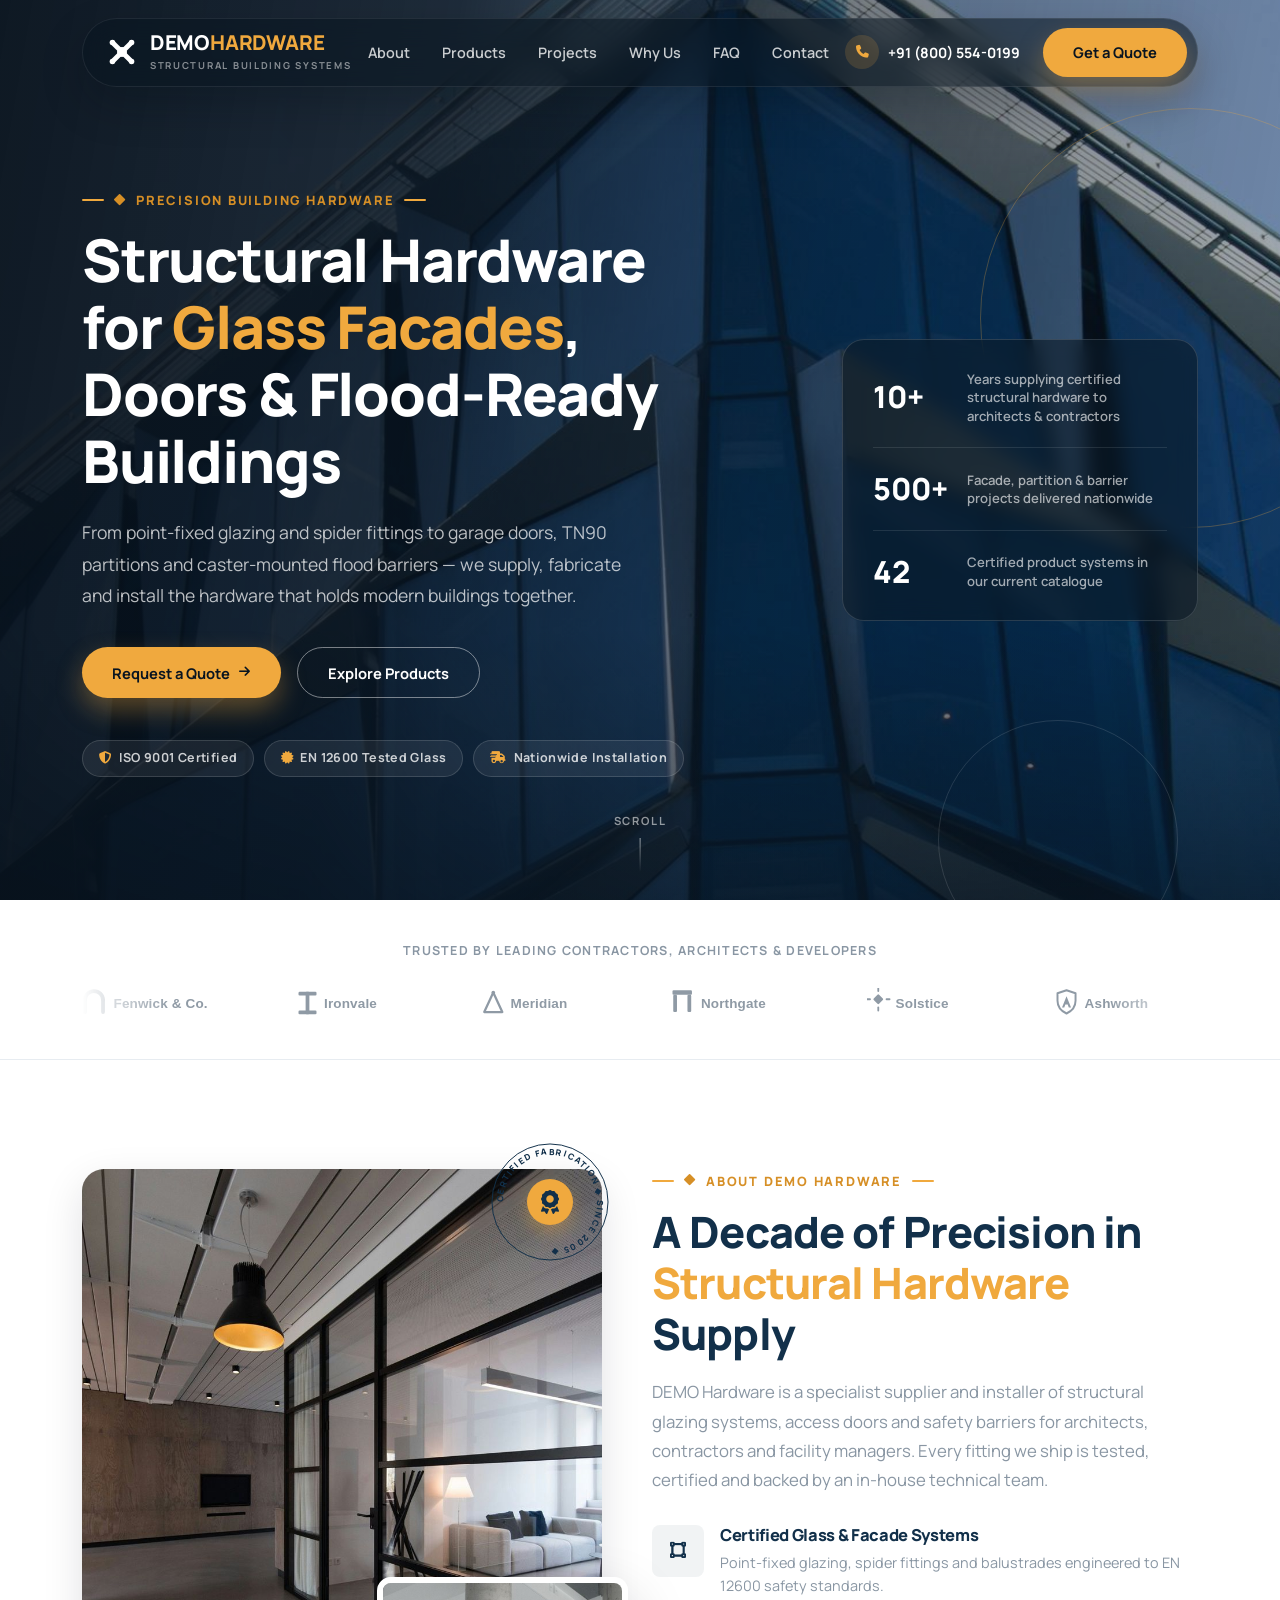
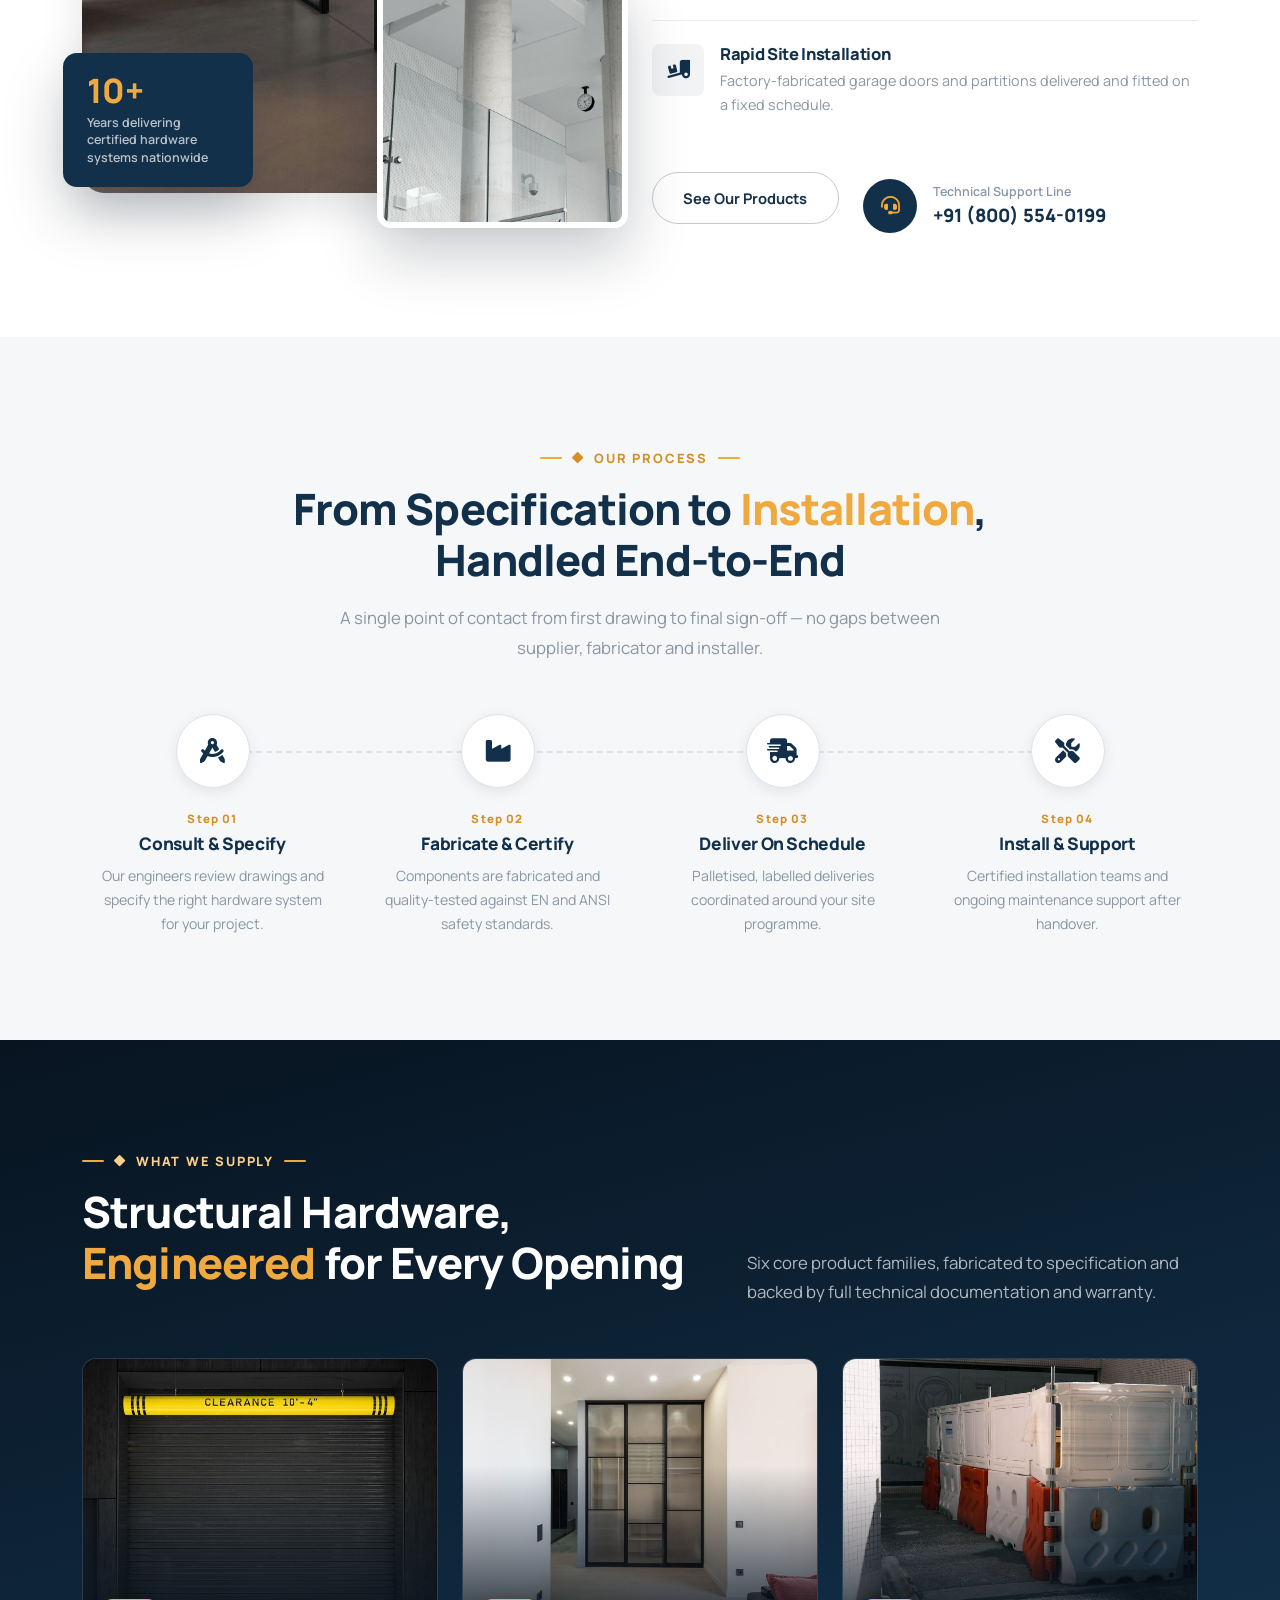
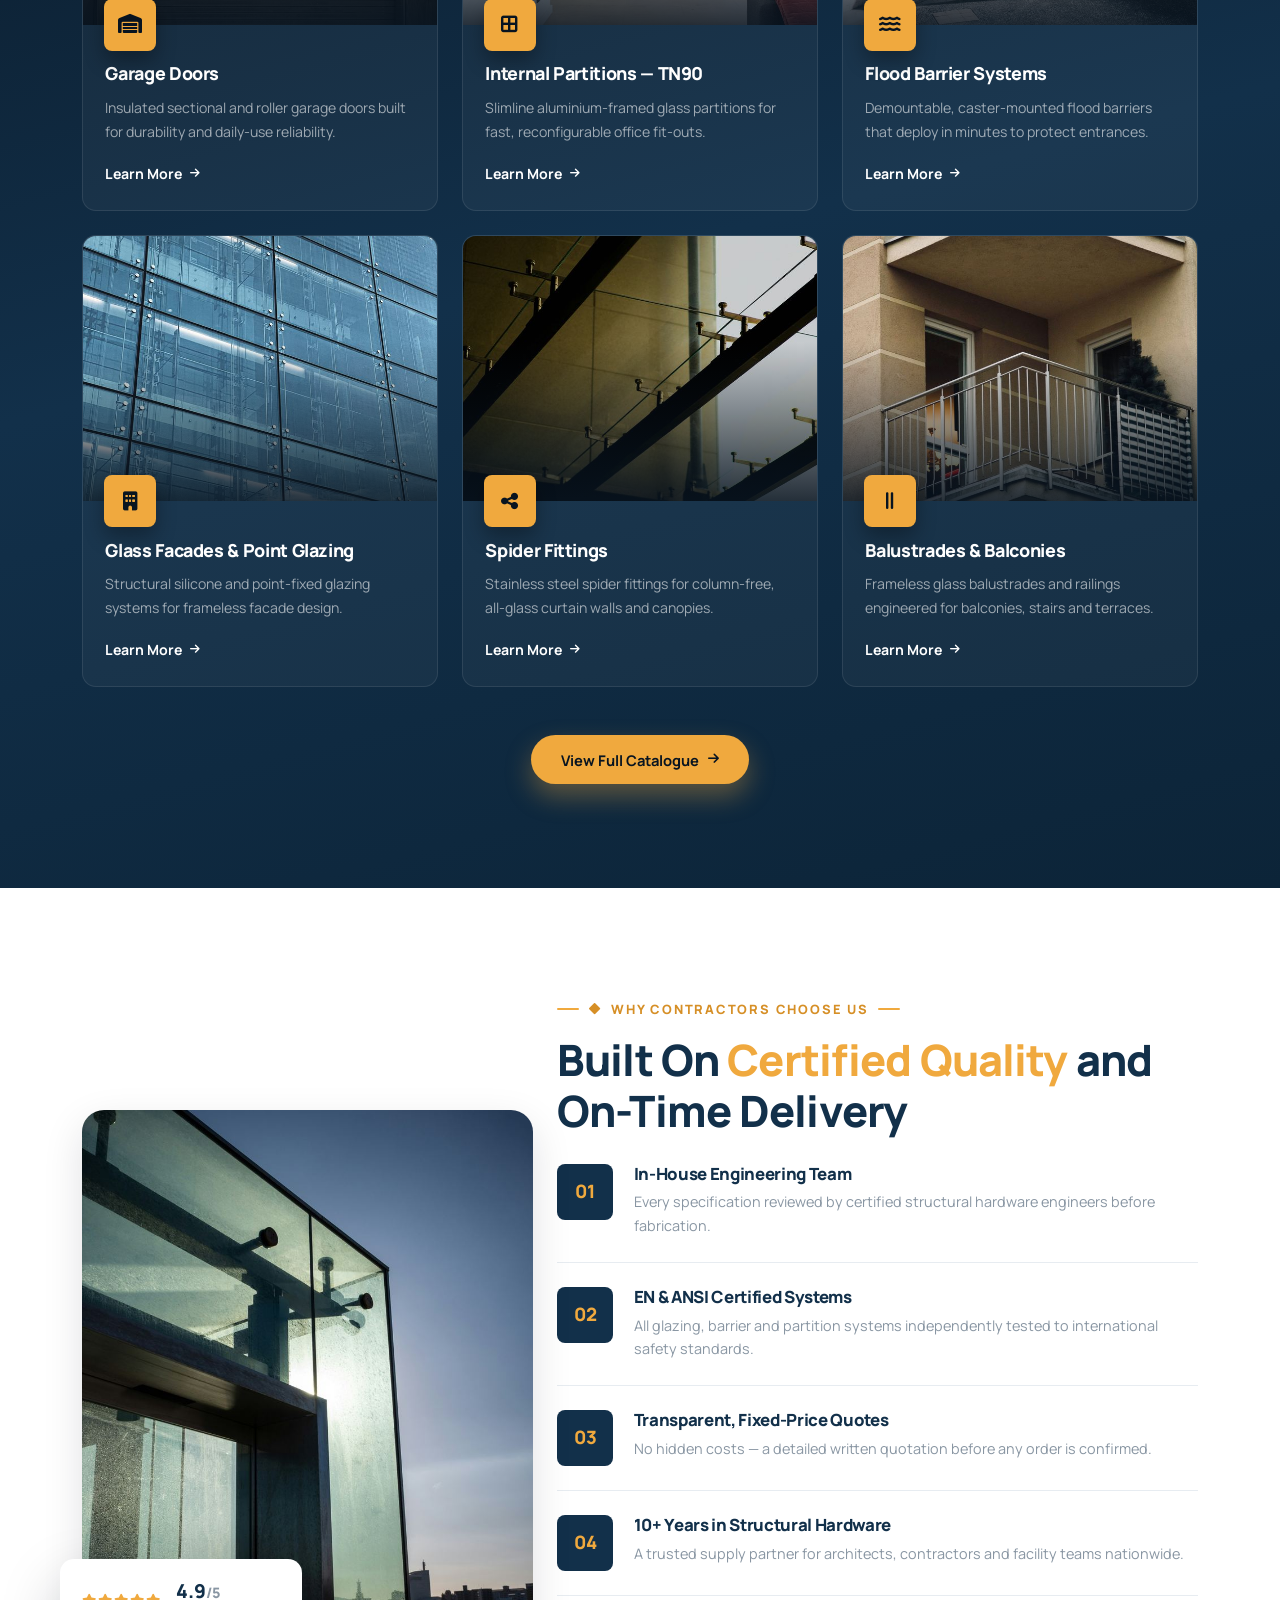
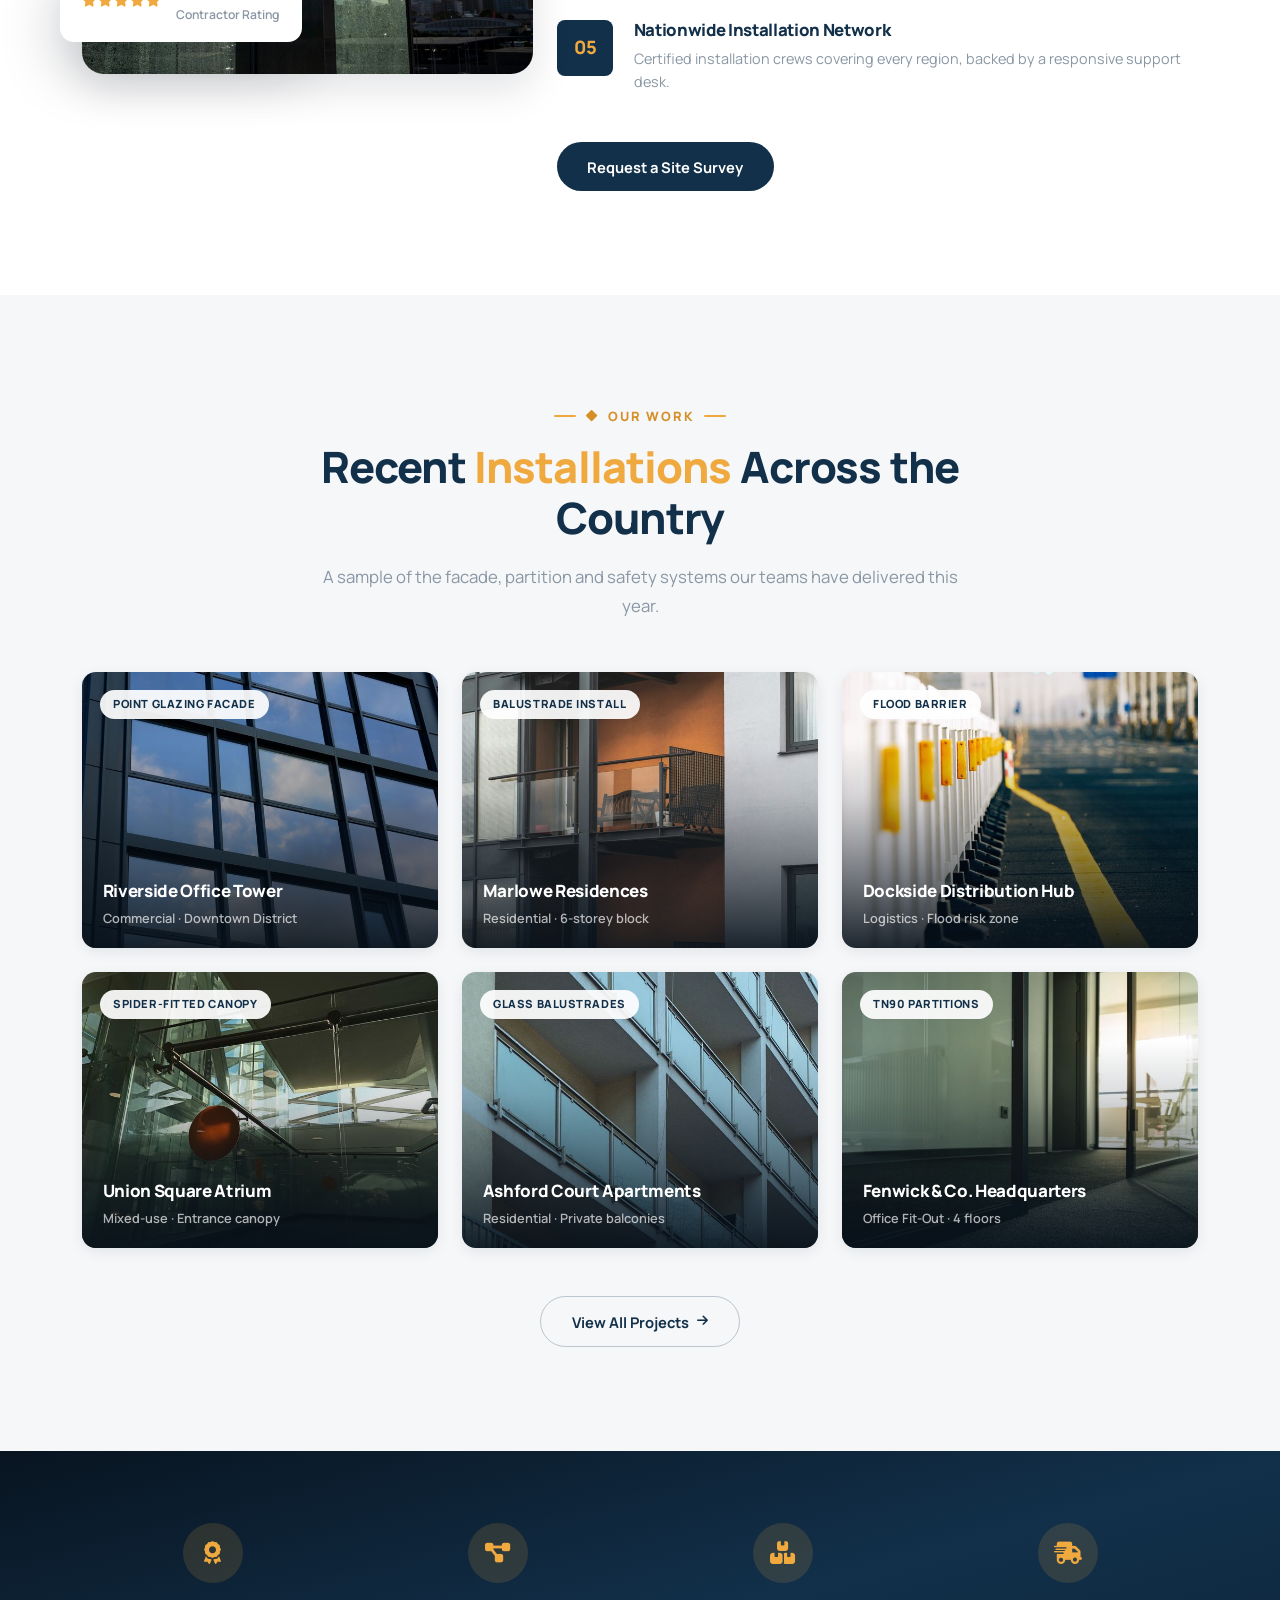
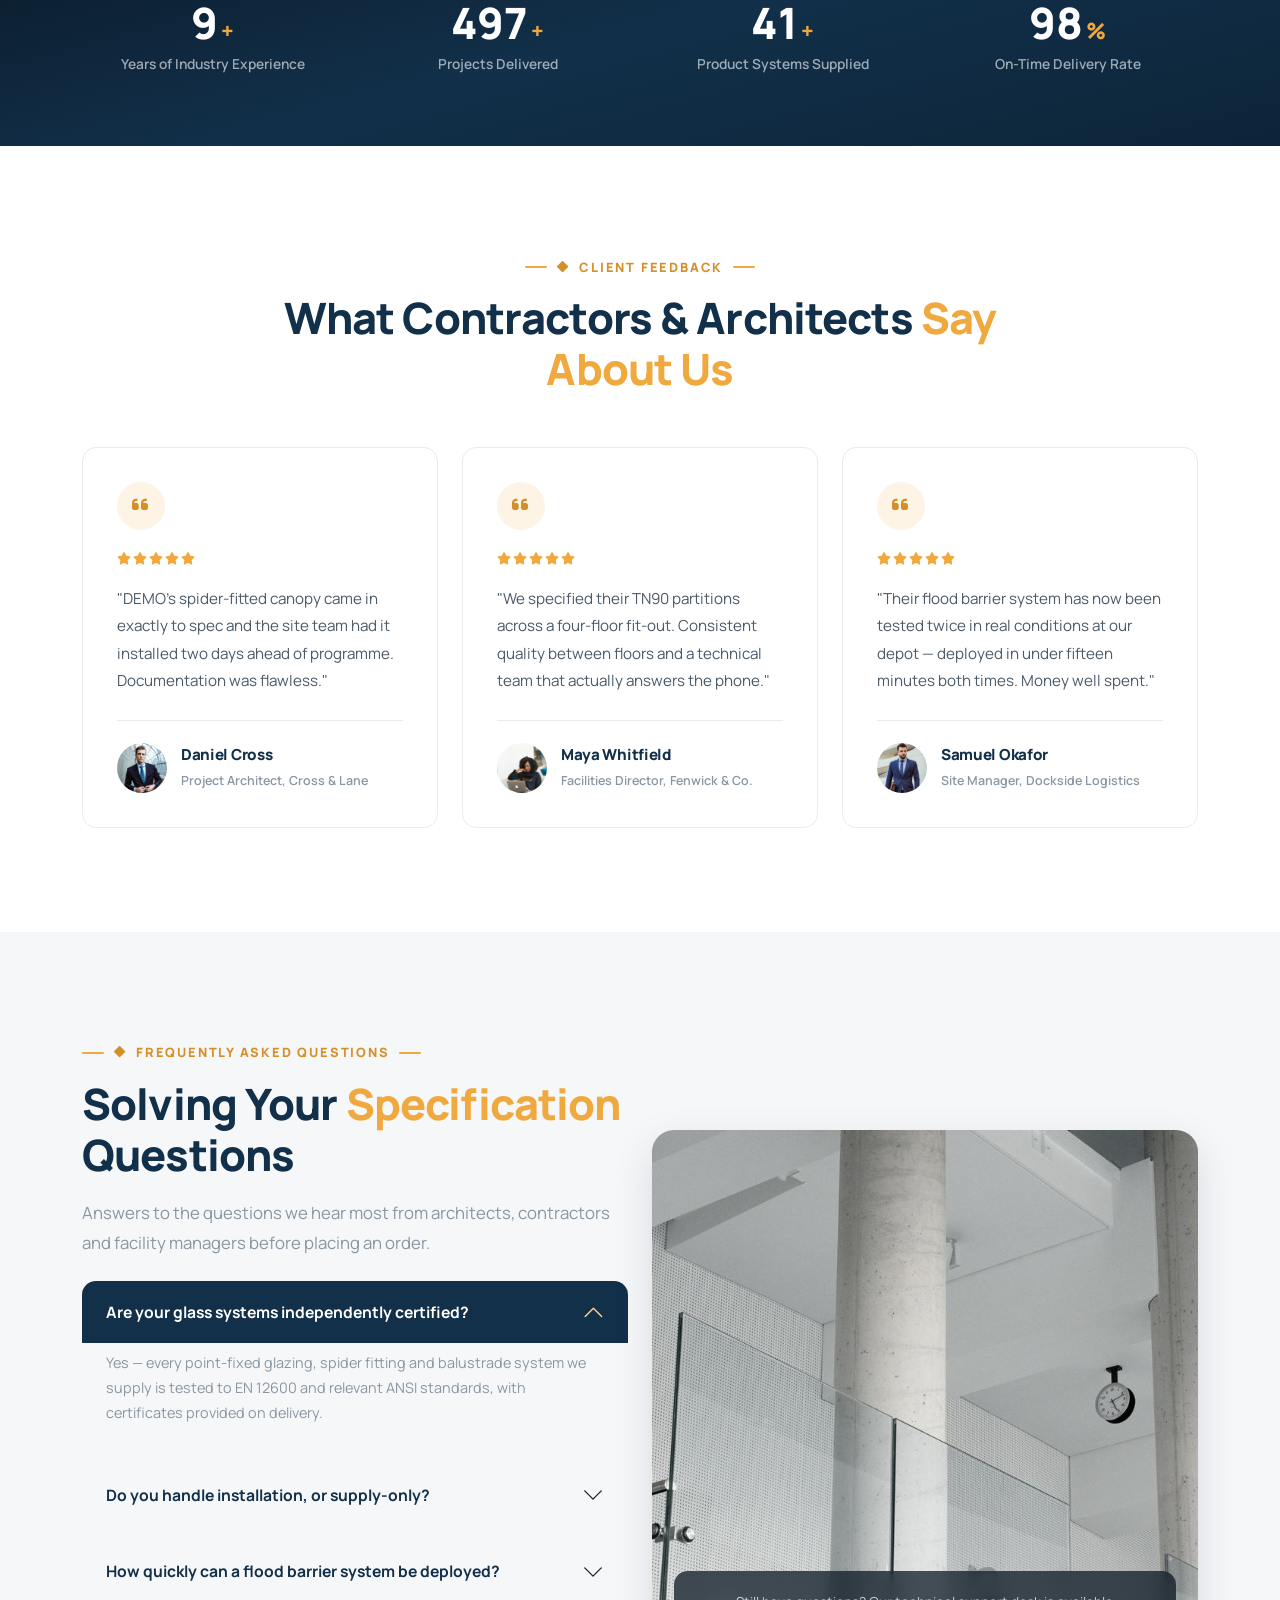
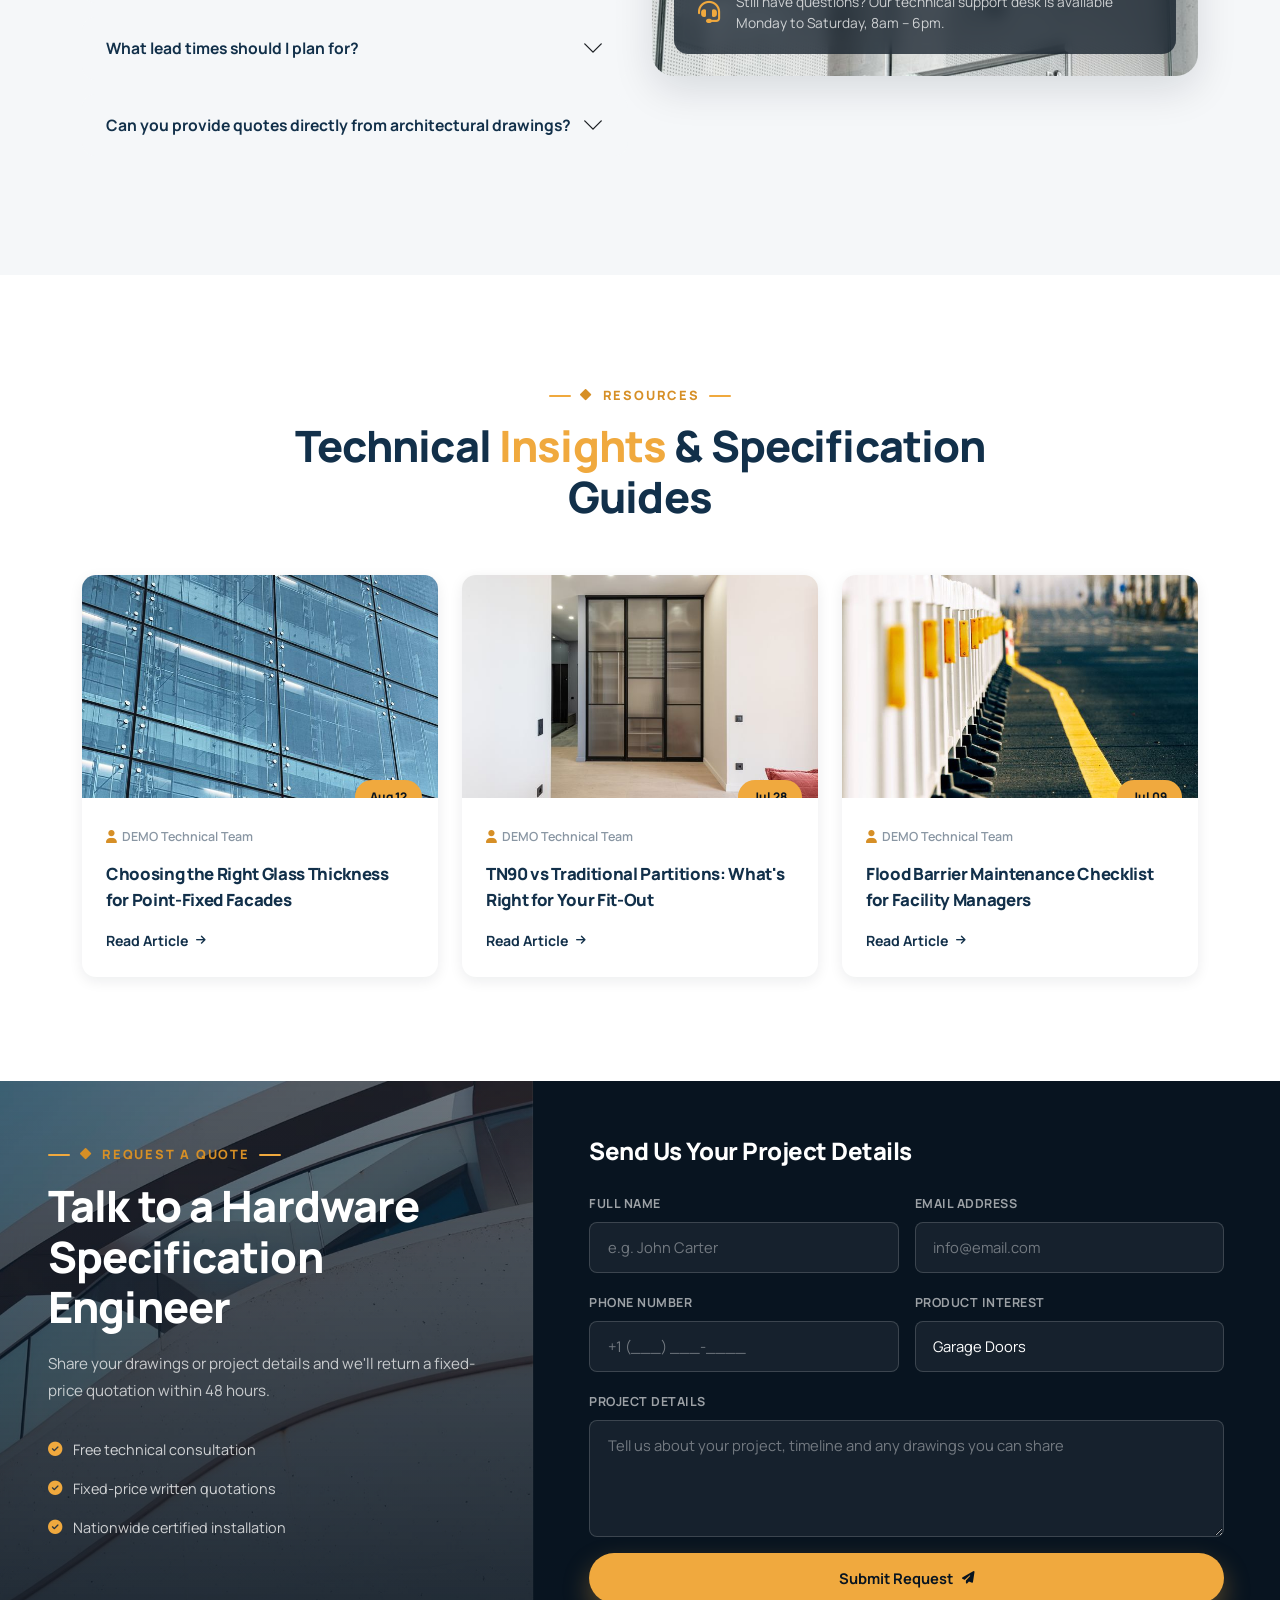
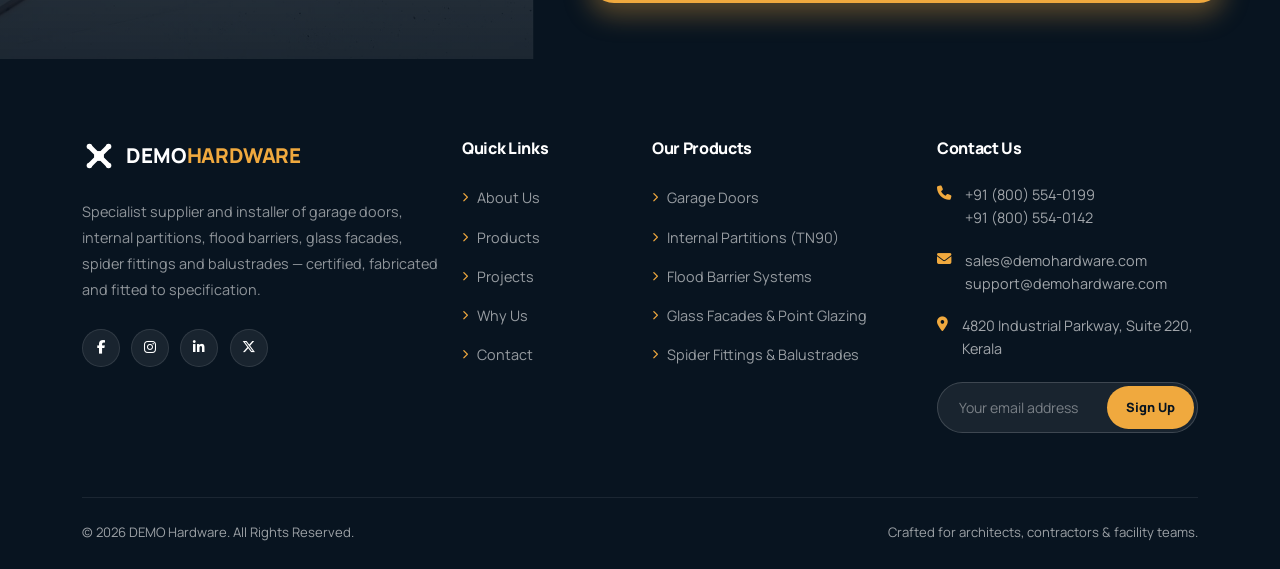
==== commit 12bf3f2e: "logo changed" ====
--- a/index.html
+++ b/index.html
@@ -5,6 +5,7 @@
 <meta name="viewport" content="width=device-width, initial-scale=1.0">
 <title>DEMO Hardware | Structural Glazing, Doors &amp; Facade Systems</title>
 <meta name="description" content="DEMO Hardware supplies and installs garage doors, TN90 internal partitions, flood barrier systems, glass facades, spider fittings and balustrades for architects and contractors.">
+<link rel="icon" type="image/svg+xml" href="img/logo-mark.svg">
 
 <!-- Google Fonts: Manrope -->
 <link rel="preconnect" href="https://fonts.googleapis.com">
@@ -30,7 +31,7 @@
   <div class="container">
     <div class="header-inner">
       <a href="#top" class="brand">
-        <img src="img/logo-mark.png" alt="DEMO Hardware logo" class="brand-mark">
+        <img src="img/logo-mark.svg" alt="DEMO Hardware logo" class="brand-mark">
         <span>
           <span class="brand-text">DEMO<span>HARDWARE</span></span>
           <span class="brand-tag">Structural Building Systems</span>
@@ -65,7 +66,7 @@
 <div class="offcanvas offcanvas-end offcanvas-brand" tabindex="-1" id="mobileNav">
   <div class="offcanvas-header">
     <a href="#top" class="brand">
-      <img src="img/logo-mark.png" alt="DEMO Hardware logo" class="brand-mark">
+      <img src="img/logo-mark.svg" alt="DEMO Hardware logo" class="brand-mark">
       <span class="brand-text">DEMO<span>HARDWARE</span></span>
     </a>
     <button type="button" class="btn-close btn-close-white" data-bs-dismiss="offcanvas" aria-label="Close"></button>
@@ -840,7 +841,7 @@
     <div class="row gy-5">
       <div class="col-lg-4">
         <a href="#top" class="brand">
-          <img src="img/logo-mark.png" alt="DEMO Hardware logo" class="brand-mark">
+          <img src="img/logo-mark.svg" alt="DEMO Hardware logo" class="brand-mark">
           <span class="brand-text">DEMO<span>HARDWARE</span></span>
         </a>
         <div class="footer-about">
--- a/css/style.css
+++ b/css/style.css
@@ -255,12 +255,19 @@
 }
 .site-header.header--scrolled {
   top: 0;
+  background: rgba(8, 20, 32, 0.92);
+  backdrop-filter: blur(14px);
+  -webkit-backdrop-filter: blur(14px);
+  border-bottom: 1px solid rgba(255, 255, 255, 0.08);
+  box-shadow: 0 8px 24px rgba(3, 10, 18, 0.18);
 }
 .site-header.header--scrolled .header-inner {
-  background: rgba(8, 20, 32, 0.92);
+  background: transparent;
+  backdrop-filter: none;
+  -webkit-backdrop-filter: none;
   border-radius: 0;
   border: none;
-  border-bottom: 1px solid rgba(255, 255, 255, 0.08);
+  box-shadow: none;
   padding-top: 0.7rem;
   padding-bottom: 0.7rem;
 }
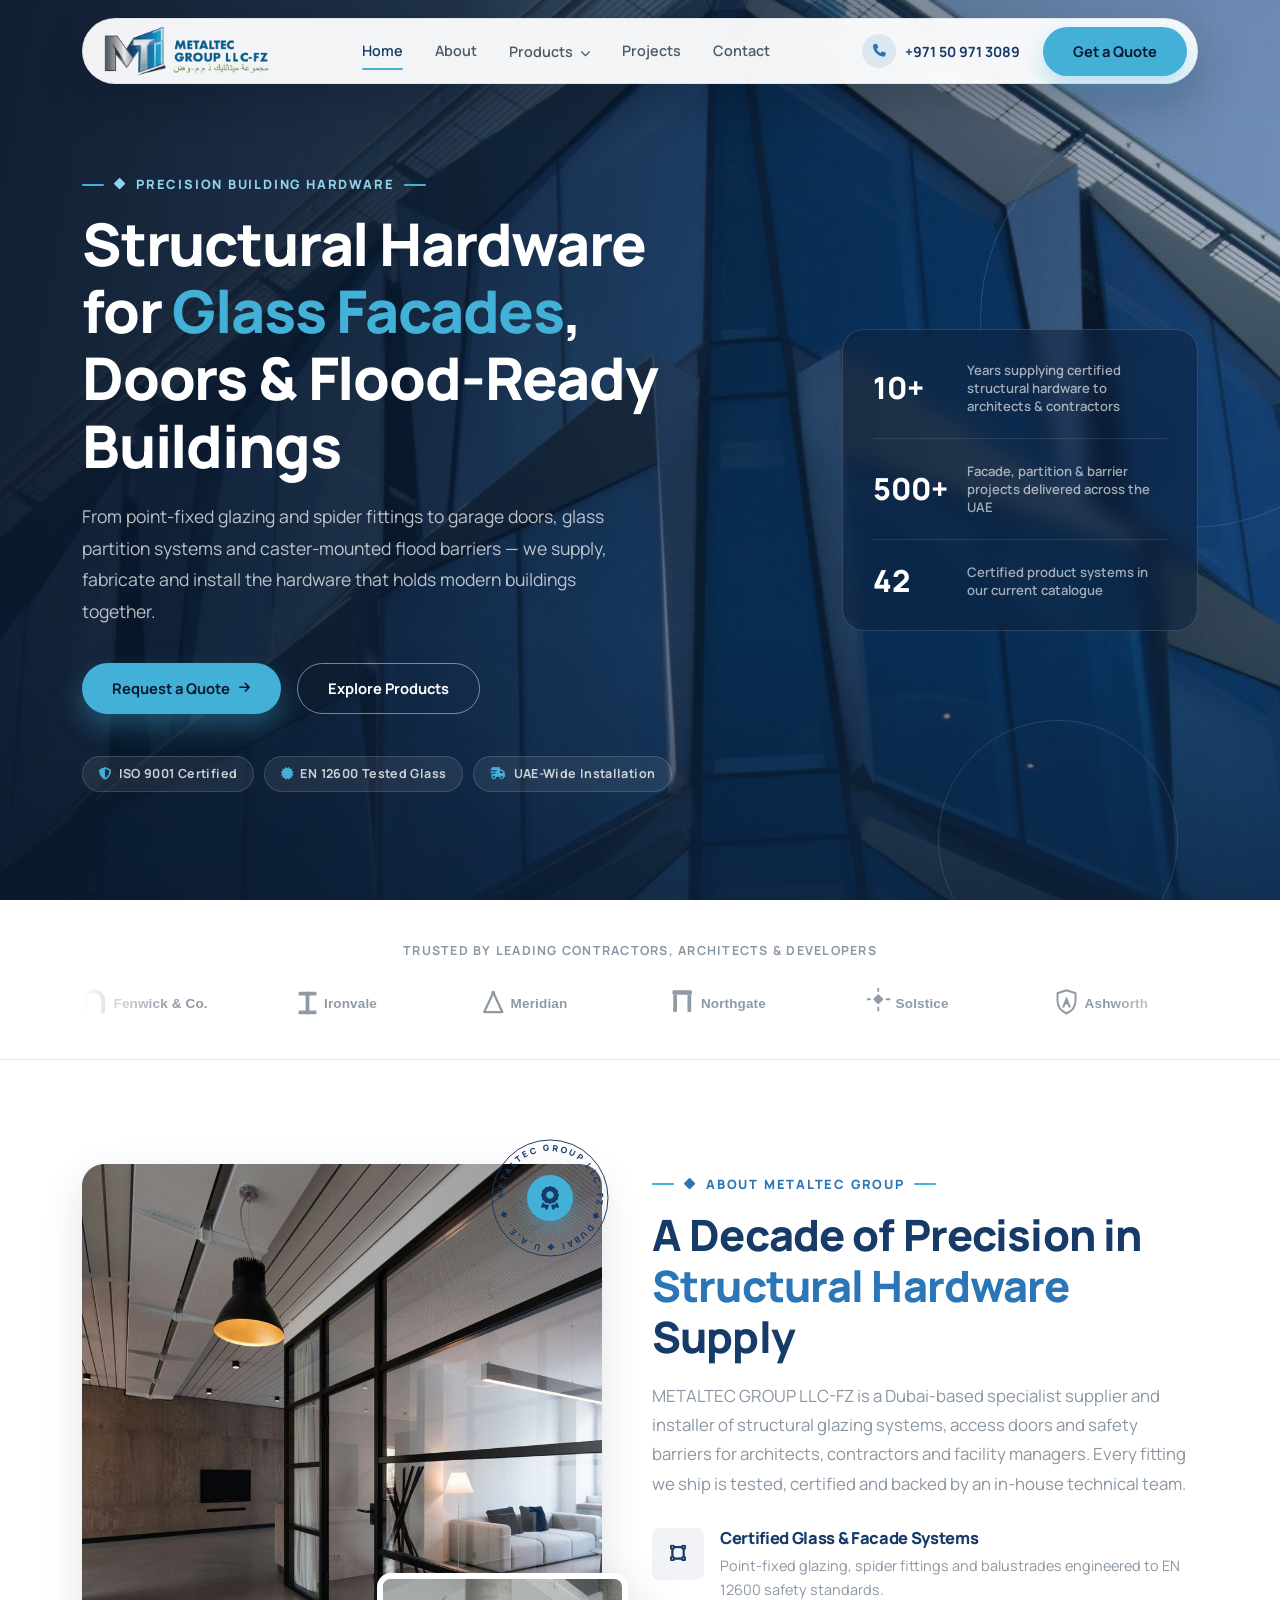
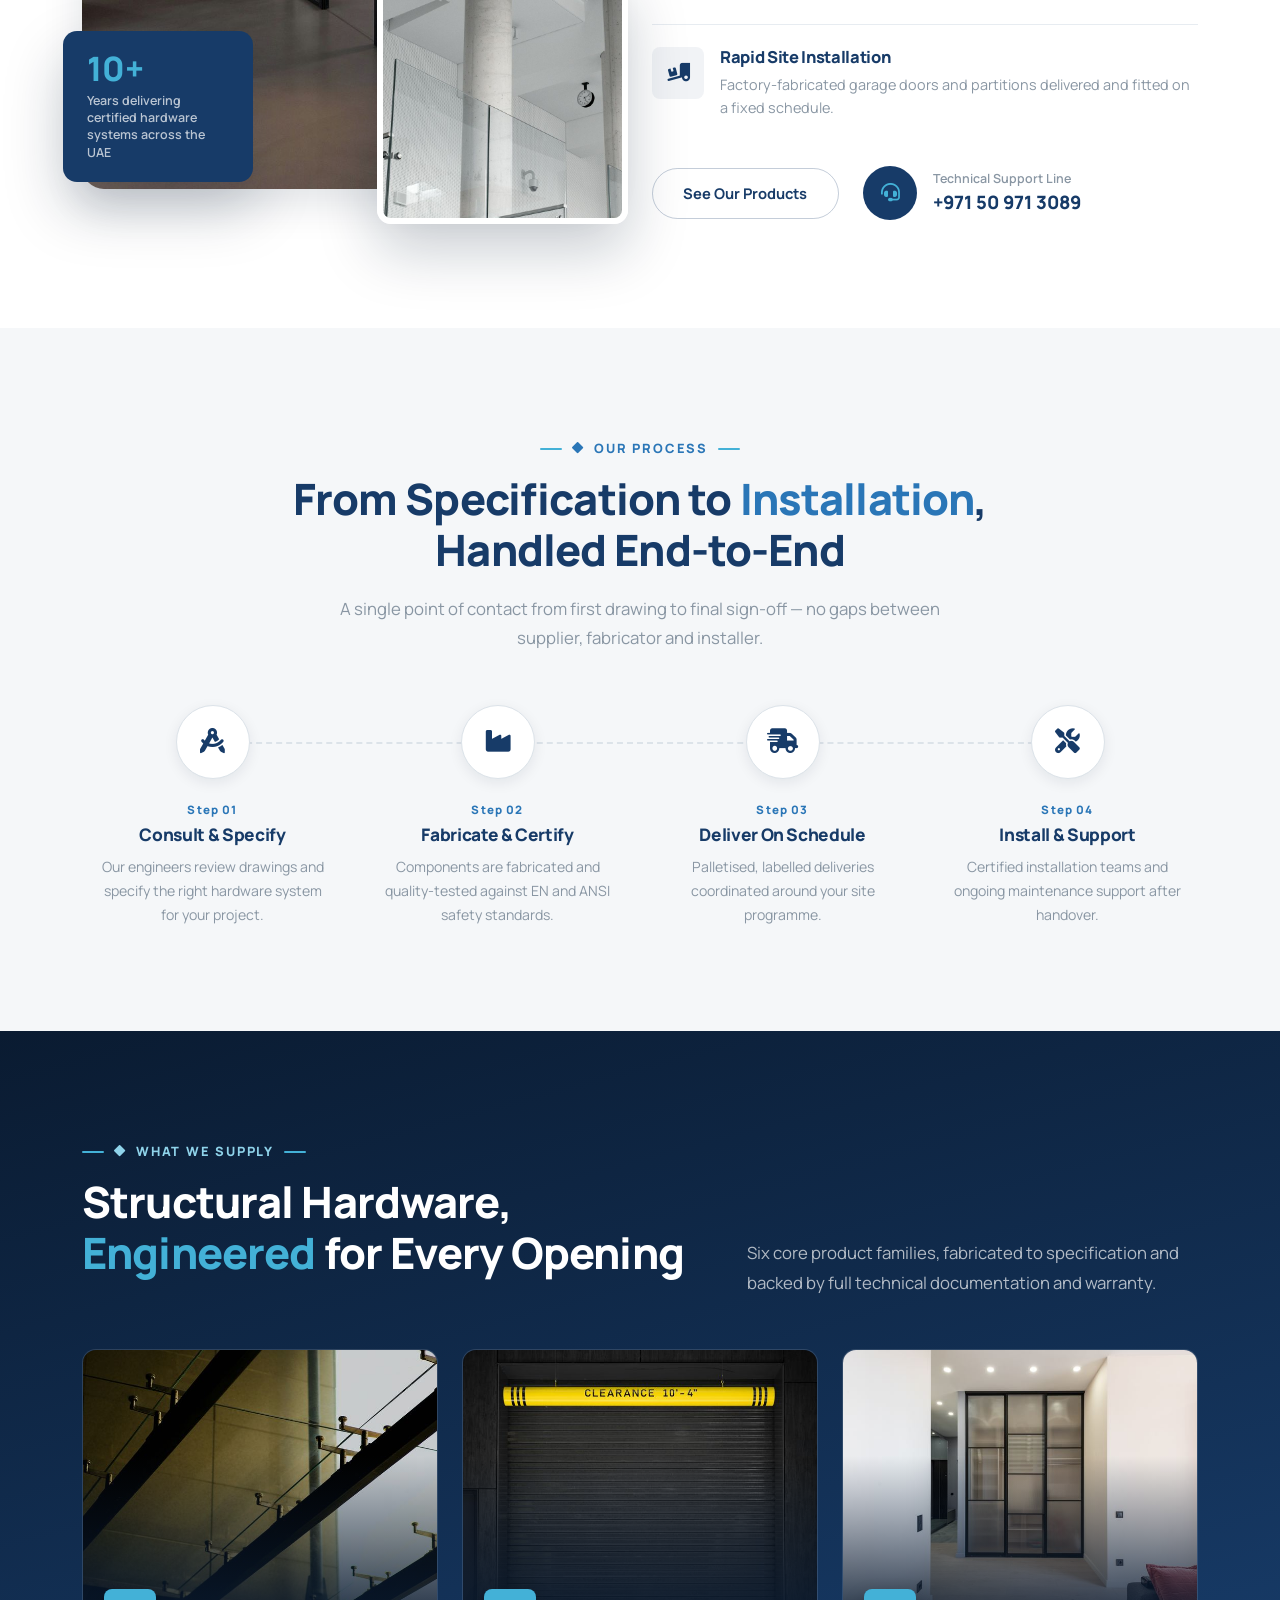
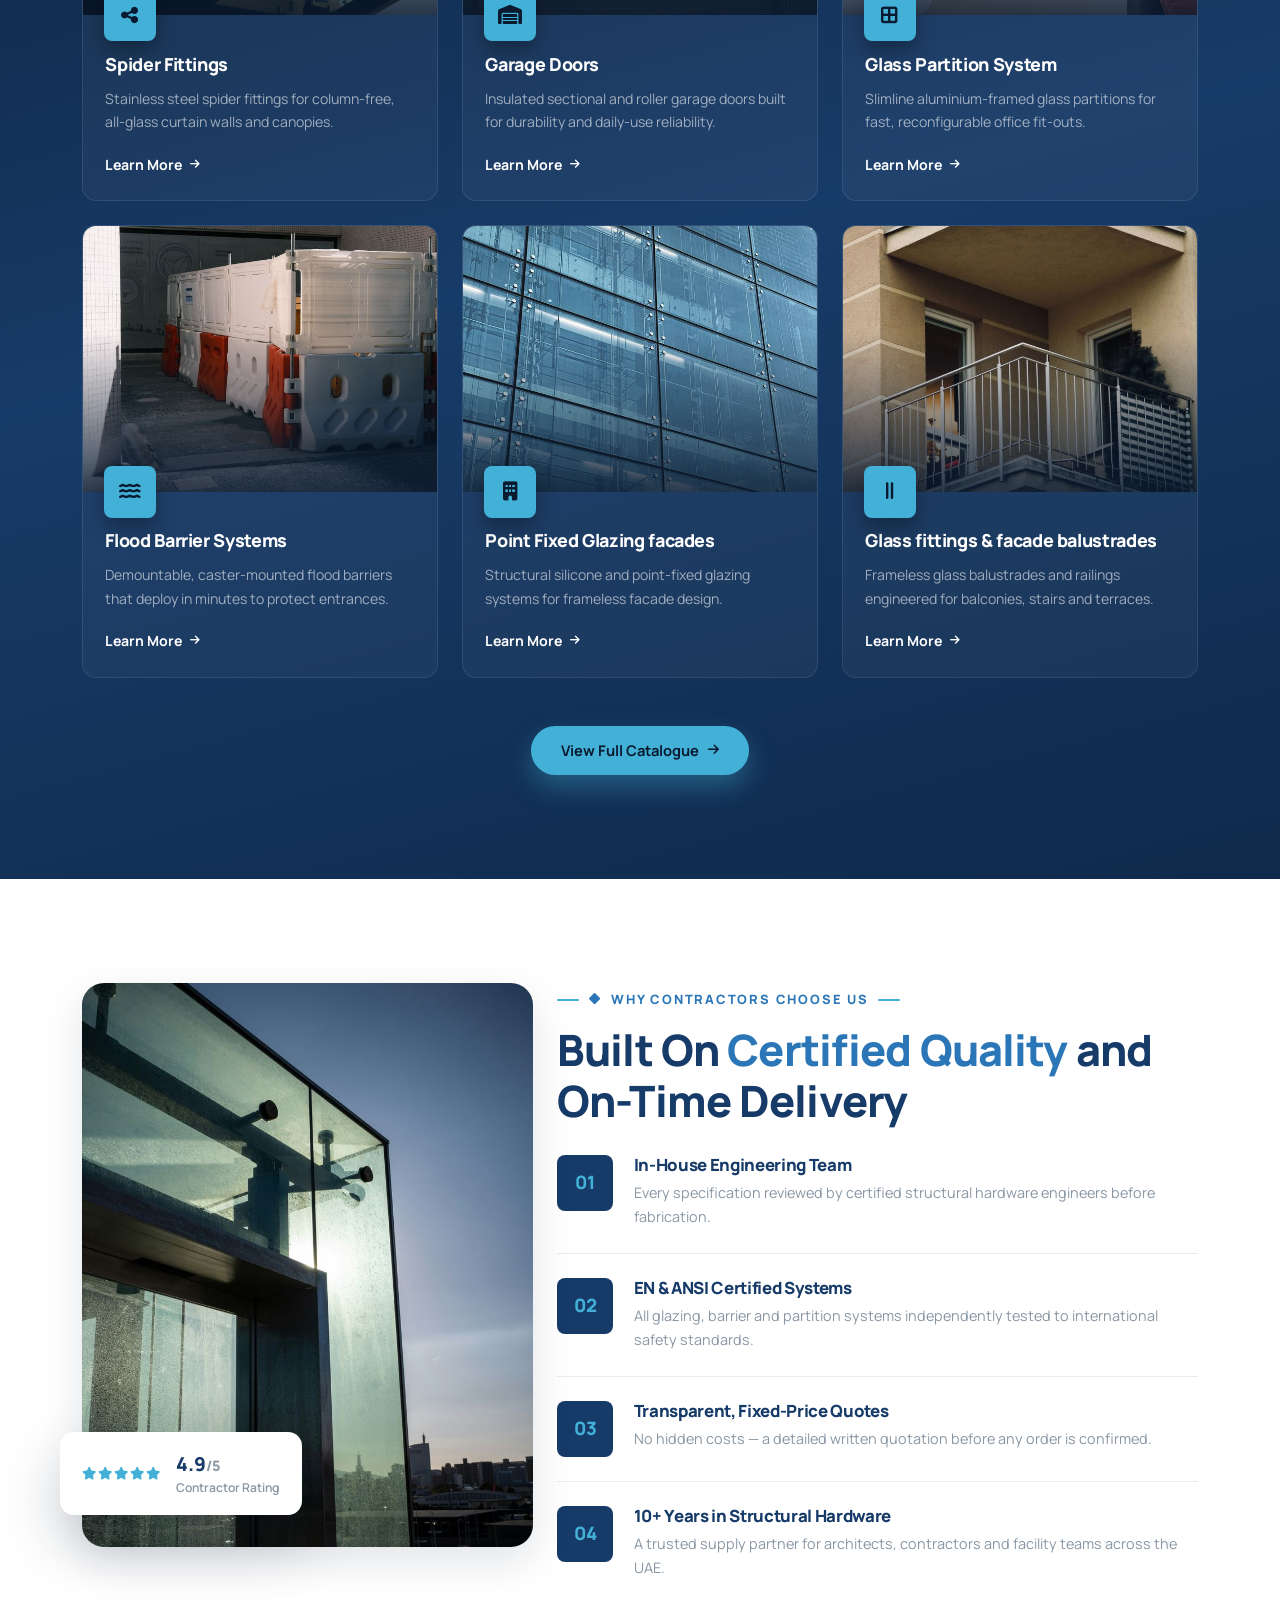
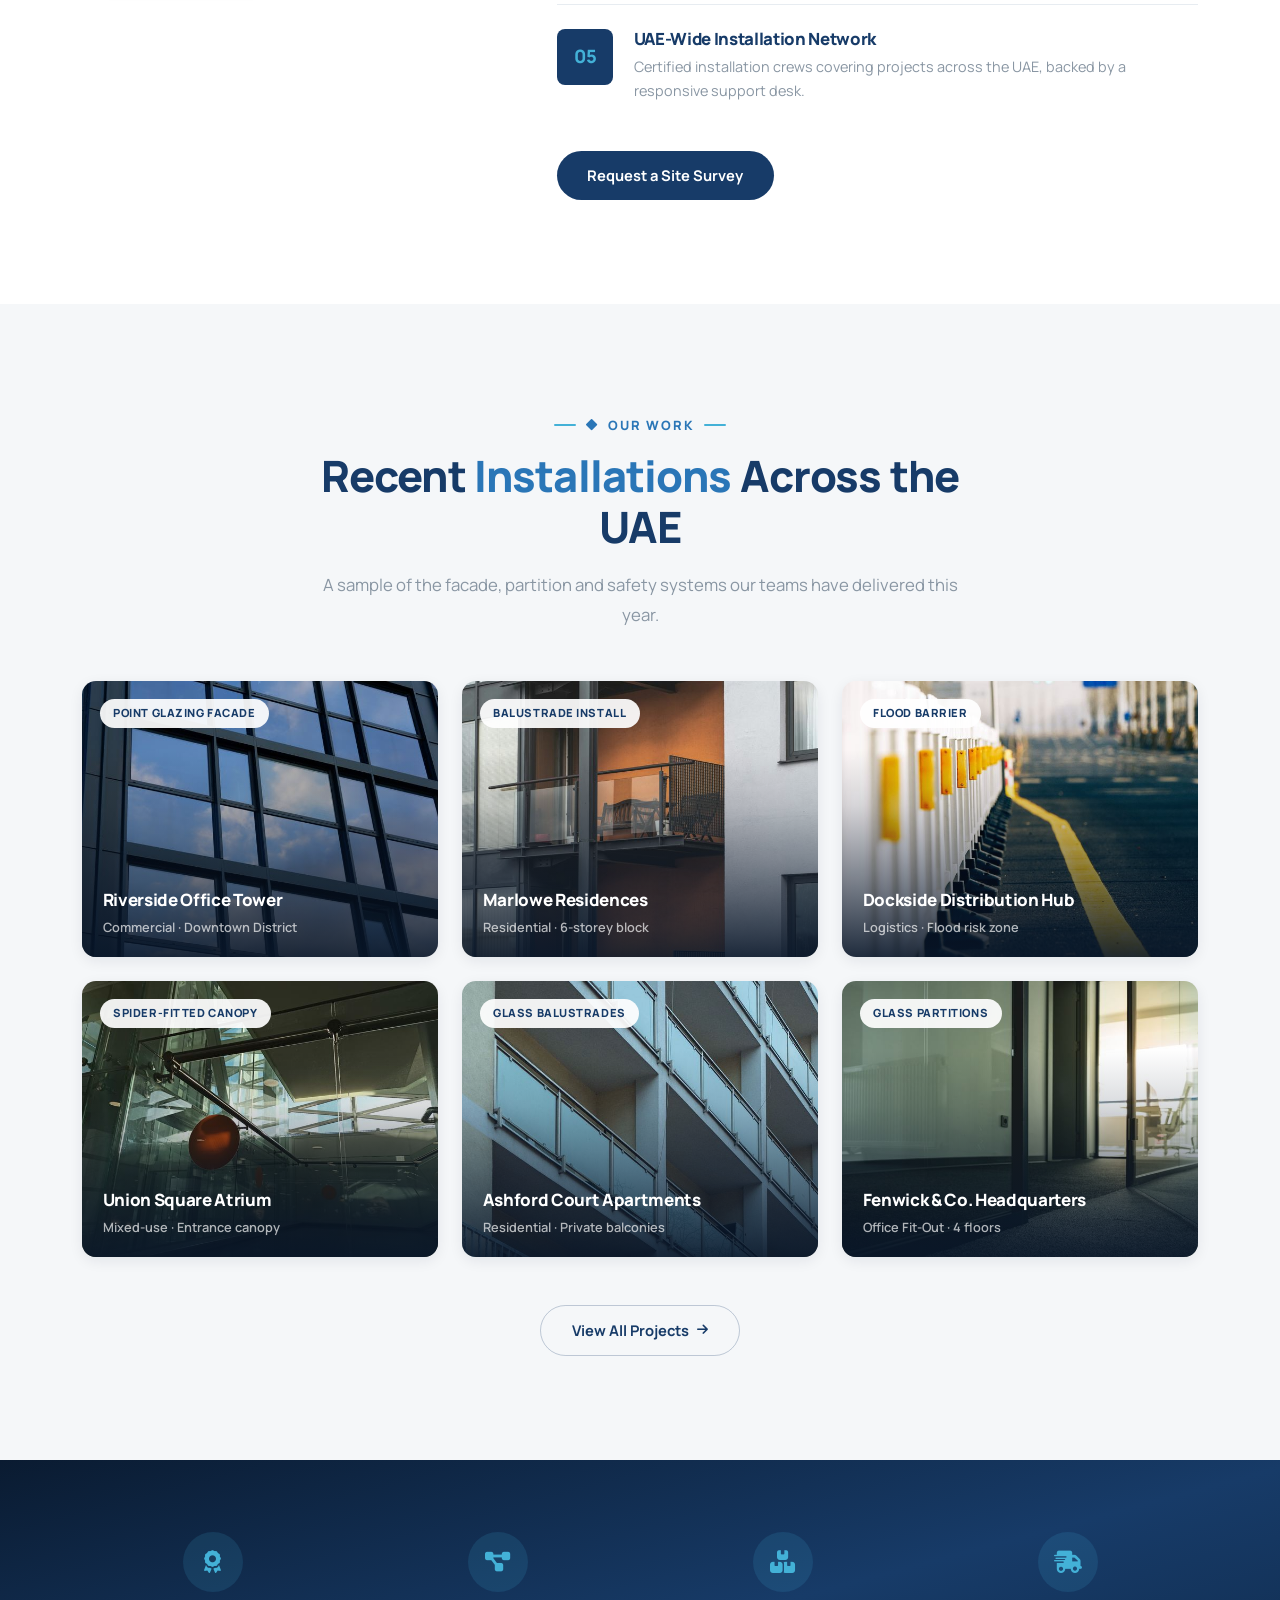
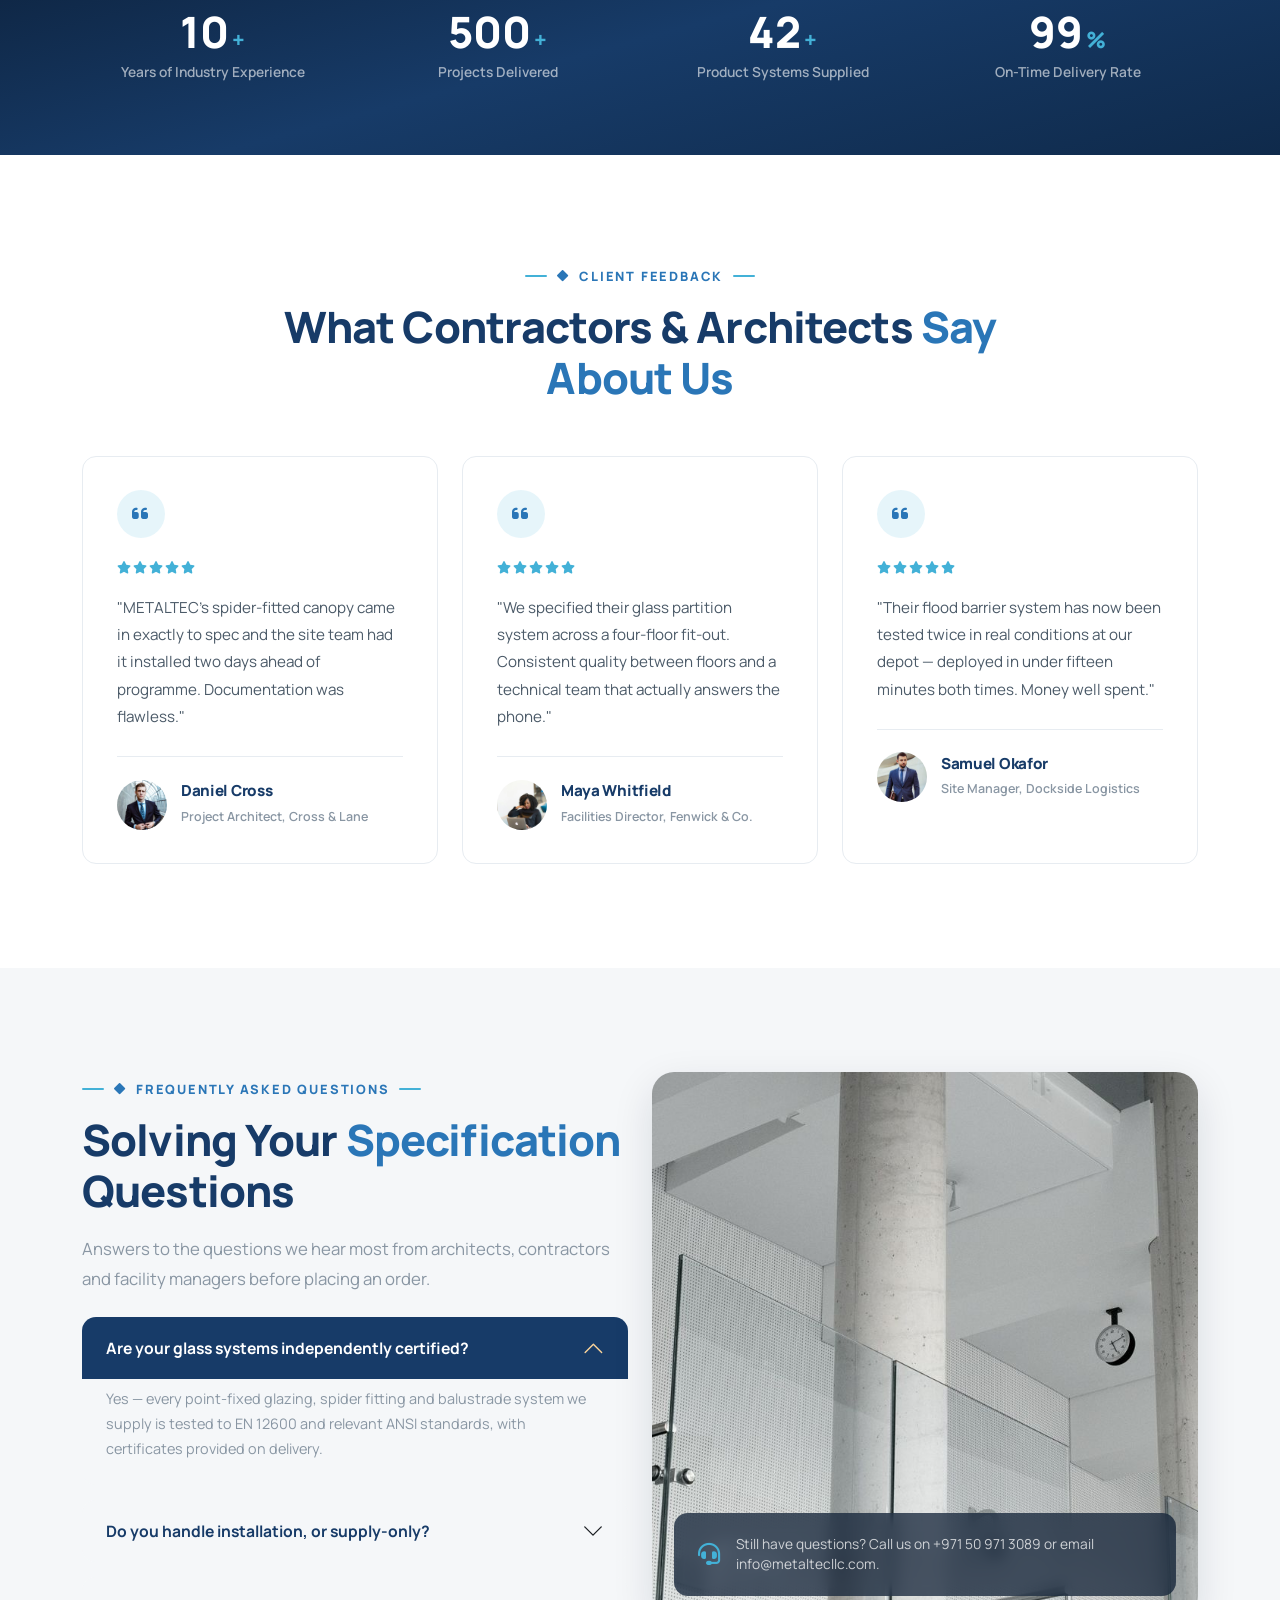
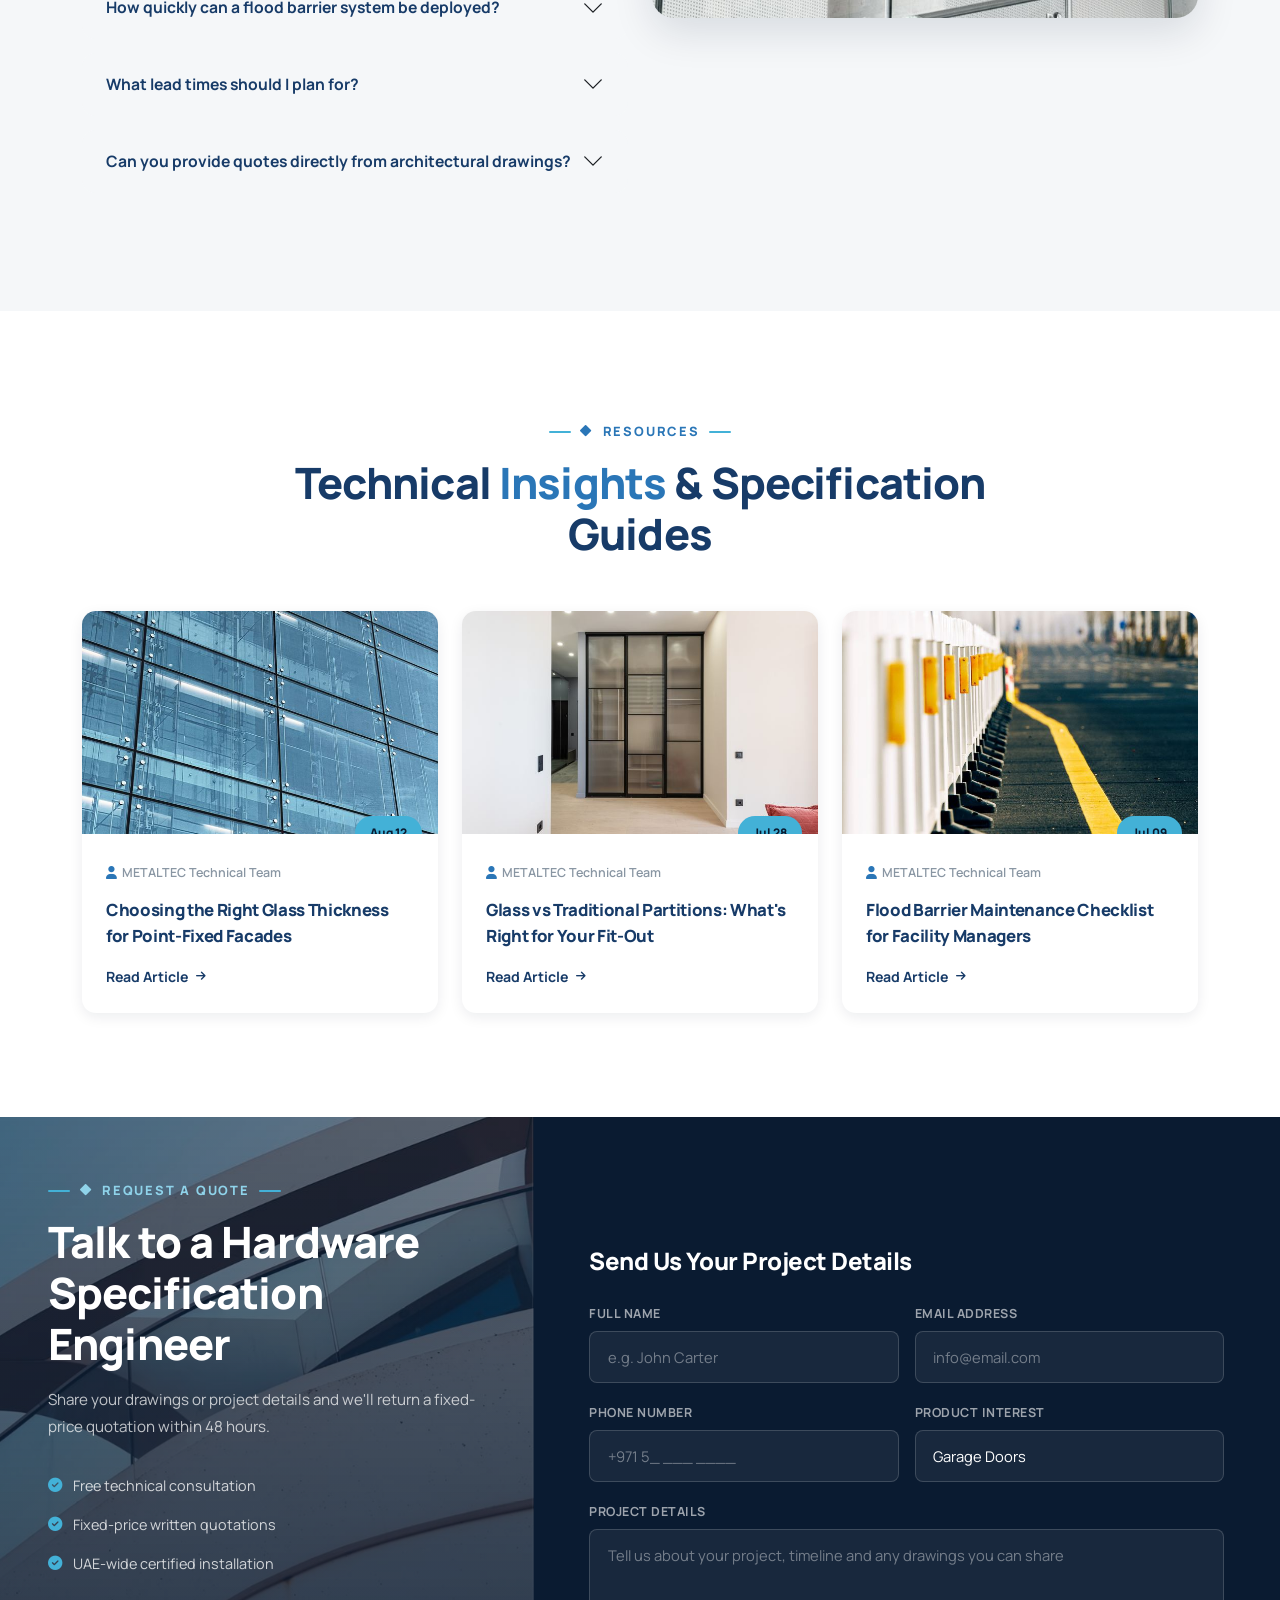
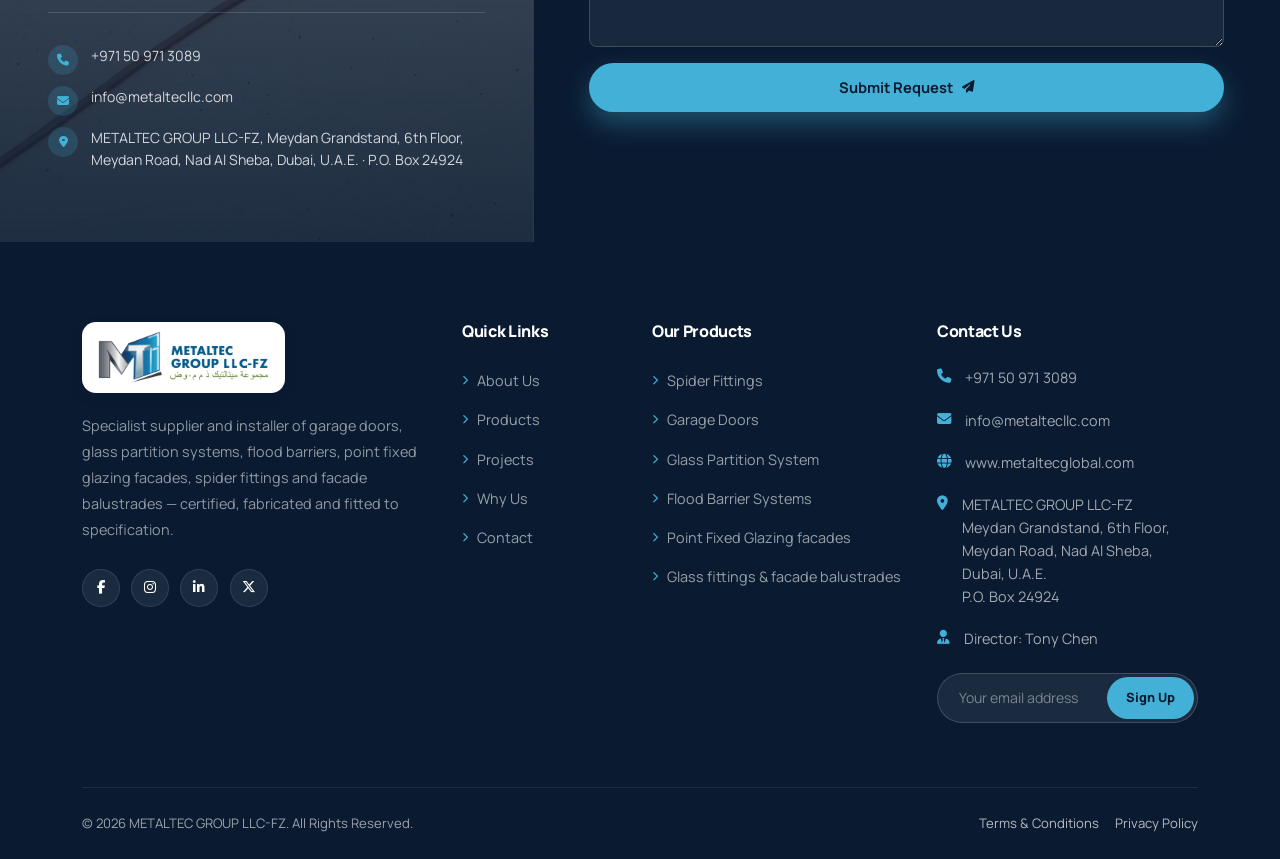
==== commit a8b398c9: "basic page added" ====
--- a/index.html
+++ b/index.html
@@ -3,9 +3,10 @@
 <head>
 <meta charset="UTF-8">
 <meta name="viewport" content="width=device-width, initial-scale=1.0">
-<title>DEMO Hardware | Structural Glazing, Doors &amp; Facade Systems</title>
-<meta name="description" content="DEMO Hardware supplies and installs garage doors, TN90 internal partitions, flood barrier systems, glass facades, spider fittings and balustrades for architects and contractors.">
-<link rel="icon" type="image/svg+xml" href="img/logo-mark.svg">
+<title>METALTEC GROUP | Structural Glazing, Doors &amp; Facade Systems in Dubai, UAE</title>
+<meta name="description" content="METALTEC GROUP LLC-FZ supplies and installs garage doors, glass partition systems, flood barrier systems, point fixed glazing facades, spider fittings and facade balustrades for architects and contractors in Dubai and across the UAE.">
+<meta name="theme-color" content="#173b68">
+<link rel="icon" type="image/png" href="img/favicon.png">
 
 <!-- Google Fonts: Manrope -->
 <link rel="preconnect" href="https://fonts.googleapis.com">
@@ -30,29 +31,34 @@
 <header class="site-header" id="siteHeader">
   <div class="container">
     <div class="header-inner">
-      <a href="#top" class="brand">
-        <img src="img/logo-mark.svg" alt="DEMO Hardware logo" class="brand-mark">
-        <span>
-          <span class="brand-text">DEMO<span>HARDWARE</span></span>
-          <span class="brand-tag">Structural Building Systems</span>
-        </span>
+      <a href="#top" class="brand" aria-label="METALTEC GROUP LLC-FZ - back to top">
+        <img src="img/logo.png" alt="METALTEC GROUP LLC-FZ logo" class="brand-logo" width="165" height="50">
       </a>
 
       <nav class="main-nav d-none d-lg-flex">
+        <a href="#top" class="nav-link-item">Home</a>
         <a href="#about" class="nav-link-item">About</a>
-        <a href="#products" class="nav-link-item">Products</a>
+        <div class="nav-dropdown dropdown">
+          <a href="#products" class="nav-link-item" aria-haspopup="true">Products <i class="fa-solid fa-chevron-down nav-dropdown__caret" aria-hidden="true"></i></a>
+          <ul class="dropdown-menu nav-dropdown__menu">
+            <li><a class="dropdown-item" href="spider-fittings.html">Spider Fittings</a></li>
+            <li><a class="dropdown-item" href="#products">Garage Doors</a></li>
+            <li><a class="dropdown-item" href="#products">Glass Partition System</a></li>
+            <li><a class="dropdown-item" href="#products">Flood Barrier Systems</a></li>
+            <li><a class="dropdown-item" href="#products">Point Fixed Glazing facades</a></li>
+            <li><a class="dropdown-item" href="#products">Glass fittings &amp; facade balustrades</a></li>
+          </ul>
+        </div>
         <a href="#projects" class="nav-link-item">Projects</a>
-        <a href="#why-us" class="nav-link-item">Why Us</a>
-        <a href="#faq" class="nav-link-item">FAQ</a>
-        <a href="#contact" class="nav-link-item">Contact</a>
+        <a href="contact.html" class="nav-link-item">Contact</a>
       </nav>
 
       <div class="header-cta d-none d-lg-flex">
-        <a href="tel:+918005540199" class="header-phone">
+        <a href="tel:+971509713089" class="header-phone">
           <span class="icon-circle"><i class="fa-solid fa-phone"></i></span>
-          <span>+91 (800) 554-0199</span>
+          <span>+971 50 971 3089</span>
         </a>
-        <a href="#contact" class="btn btn-brand">Get a Quote</a>
+        <a href="contact.html" class="btn btn-brand">Get a Quote</a>
       </div>
 
       <button class="nav-toggle d-lg-none" type="button" data-bs-toggle="offcanvas" data-bs-target="#mobileNav" aria-controls="mobileNav" aria-label="Open menu">
@@ -65,26 +71,37 @@
 <!-- Mobile Offcanvas Nav -->
 <div class="offcanvas offcanvas-end offcanvas-brand" tabindex="-1" id="mobileNav">
   <div class="offcanvas-header">
-    <a href="#top" class="brand">
-      <img src="img/logo-mark.svg" alt="DEMO Hardware logo" class="brand-mark">
-      <span class="brand-text">DEMO<span>HARDWARE</span></span>
+    <a href="#top" class="brand" aria-label="METALTEC GROUP LLC-FZ - back to top">
+      <img src="img/logo.png" alt="METALTEC GROUP LLC-FZ logo" class="brand-logo" width="165" height="50">
     </a>
-    <button type="button" class="btn-close btn-close-white" data-bs-dismiss="offcanvas" aria-label="Close"></button>
+    <button type="button" class="btn-close" data-bs-dismiss="offcanvas" aria-label="Close"></button>
   </div>
   <div class="offcanvas-body">
     <nav class="offcanvas-nav">
+      <a href="#top"><span>Home</span><i class="fa-solid fa-arrow-right"></i></a>
       <a href="#about"><span>About</span><i class="fa-solid fa-arrow-right"></i></a>
-      <a href="#products"><span>Products</span><i class="fa-solid fa-arrow-right"></i></a>
+      <div class="offcanvas-nav__group">
+        <div class="offcanvas-nav__row">
+          <a href="#products"><span>Products</span></a>
+          <button type="button" class="offcanvas-nav__toggle" data-bs-toggle="collapse" data-bs-target="#mobileProducts" aria-expanded="false" aria-controls="mobileProducts" aria-label="Show product list"><i class="fa-solid fa-chevron-down"></i></button>
+        </div>
+        <div class="collapse offcanvas-subnav" id="mobileProducts">
+          <a href="spider-fittings.html"><span>Spider Fittings</span></a>
+          <a href="#products"><span>Garage Doors</span></a>
+          <a href="#products"><span>Glass Partition System</span></a>
+          <a href="#products"><span>Flood Barrier Systems</span></a>
+          <a href="#products"><span>Point Fixed Glazing facades</span></a>
+          <a href="#products"><span>Glass fittings &amp; facade balustrades</span></a>
+        </div>
+      </div>
       <a href="#projects"><span>Projects</span><i class="fa-solid fa-arrow-right"></i></a>
-      <a href="#why-us"><span>Why Us</span><i class="fa-solid fa-arrow-right"></i></a>
-      <a href="#faq"><span>FAQ</span><i class="fa-solid fa-arrow-right"></i></a>
-      <a href="#contact"><span>Contact</span><i class="fa-solid fa-arrow-right"></i></a>
+      <a href="contact.html"><span>Contact</span><i class="fa-solid fa-arrow-right"></i></a>
     </nav>
-    <a href="tel:+918005540199" class="header-phone mt-4">
+    <a href="tel:+971509713089" class="header-phone mt-4">
       <span class="icon-circle"><i class="fa-solid fa-phone"></i></span>
-      <span>+91 (800) 554-0199</span>
+      <span>+971 50 971 3089</span>
     </a>
-    <a href="#contact" class="btn btn-brand w-100 mt-3">Get a Quote</a>
+    <a href="contact.html" class="btn btn-brand w-100 mt-3">Get a Quote</a>
   </div>
 </div>
 
@@ -100,33 +117,33 @@
   <div class="container hero-content">
     <div class="row align-items-center gy-5">
       <div class="col-lg-7">
-        <div class="eyebrow wow fadeInUp" data-wow-delay="0.05s"><i class="fa-solid fa-diamond"></i> Precision Building Hardware</div>
-        <h1 class="hero-title wow fadeInUp" data-wow-delay="0.15s">
+        <div class="eyebrow wow animate__fadeInUp" data-wow-delay="0.05s"><i class="fa-solid fa-diamond"></i> Precision Building Hardware</div>
+        <h1 class="hero-title wow animate__fadeInUp" data-wow-delay="0.15s">
           Structural Hardware for <span class="accent">Glass Facades</span>, Doors &amp; Flood-Ready Buildings
         </h1>
-        <p class="hero-lead wow fadeInUp" data-wow-delay="0.25s">
-          From point-fixed glazing and spider fittings to garage doors, TN90 partitions and caster-mounted flood barriers — we supply, fabricate and install the hardware that holds modern buildings together.
+        <p class="hero-lead wow animate__fadeInUp" data-wow-delay="0.25s">
+          From point-fixed glazing and spider fittings to garage doors, glass partition systems and caster-mounted flood barriers — we supply, fabricate and install the hardware that holds modern buildings together.
         </p>
-        <div class="hero-actions wow fadeInUp" data-wow-delay="0.35s">
-          <a href="#contact" class="btn btn-brand">Request a Quote <i class="fa-solid fa-arrow-right"></i></a>
+        <div class="hero-actions wow animate__fadeInUp" data-wow-delay="0.35s">
+          <a href="contact.html" class="btn btn-brand">Request a Quote <i class="fa-solid fa-arrow-right"></i></a>
           <a href="#products" class="btn btn-outline-cream">Explore Products</a>
         </div>
-        <div class="hero-certs wow fadeInUp" data-wow-delay="0.45s">
+        <div class="hero-certs wow animate__fadeInUp" data-wow-delay="0.45s">
           <span><i class="fa-solid fa-shield-halved"></i> ISO 9001 Certified</span>
           <span><i class="fa-solid fa-certificate"></i> EN 12600 Tested Glass</span>
-          <span><i class="fa-solid fa-truck-fast"></i> Nationwide Installation</span>
+          <span><i class="fa-solid fa-truck-fast"></i> UAE-Wide Installation</span>
         </div>
       </div>
 
       <div class="col-lg-4 offset-lg-1">
-        <div class="hero-stat-card wow fadeInUp" data-wow-delay="0.3s">
+        <div class="hero-stat-card wow animate__fadeInUp" data-wow-delay="0.3s">
           <div class="hero-stat-item">
             <div class="num">10+</div>
             <div class="lbl">Years supplying certified structural hardware to architects &amp; contractors</div>
           </div>
           <div class="hero-stat-item">
             <div class="num">500+</div>
-            <div class="lbl">Facade, partition &amp; barrier projects delivered nationwide</div>
+            <div class="lbl">Facade, partition &amp; barrier projects delivered across the UAE</div>
           </div>
           <div class="hero-stat-item">
             <div class="num">42</div>
@@ -136,14 +153,13 @@
       </div>
     </div>
   </div>
-
-  <div class="scroll-cue"><span>Scroll</span><span class="line"></span></div>
 </section>
 
 <!-- ============================== BRAND STRIP ============================== -->
+<!-- SAMPLE CONTENT: placeholder client logos from the template - replace with METALTEC's real clients or remove this strip -->
 <section class="brand-strip">
   <div class="container">
-    <p class="brand-strip-label wow fadeIn" data-wow-delay="0.05s">Trusted by leading contractors, architects &amp; developers</p>
+    <p class="brand-strip-label wow animate__fadeIn" data-wow-delay="0.05s">Trusted by leading contractors, architects &amp; developers</p>
     <div class="marquee">
       <div class="marquee-track">
         <img src="img/brands/fenwick.svg" alt="Fenwick &amp; Co.">
@@ -178,42 +194,42 @@
               <defs>
                 <path id="sealCircle" d="M 60,60 m -48,0 a 48,48 0 1,1 96,0 a 48,48 0 1,1 -96,0"></path>
               </defs>
-              <circle cx="60" cy="60" r="59" fill="none" stroke="#12304A" stroke-width="1"></circle>
-              <text font-size="8.6" font-weight="800" letter-spacing="1.5" fill="#12304A">
-                <textPath href="#sealCircle" startOffset="0%">CERTIFIED FABRICATION &#9670; SINCE 2005 &#9670;</textPath>
+              <circle cx="60" cy="60" r="59" fill="none" stroke="#173b68" stroke-width="1"></circle>
+              <text font-size="8.6" font-weight="800" letter-spacing="2.5" fill="#173b68">
+                <textPath href="#sealCircle" startOffset="0%">METALTEC GROUP LLC-FZ &#9670; DUBAI &#9670; U.A.E. &#9670;</textPath>
               </text>
             </svg>
             <span class="seal-center"><i class="fa-solid fa-award"></i></span>
           </div>
           <div class="about-img-main">
-            <img src="img/about-main.jpg" alt="Internal glass partition installation by DEMO Hardware" loading="lazy">
+            <img src="img/about-main.jpg" alt="Internal glass partition installation by METALTEC GROUP" loading="lazy">
           </div>
           <div class="about-img-secondary">
             <img src="img/about-secondary.jpg" alt="Glass balustrade detail" loading="lazy">
           </div>
           <div class="about-badge">
             <div class="num">10+</div>
-            <div class="lbl">Years delivering certified hardware systems nationwide</div>
+            <div class="lbl">Years delivering certified hardware systems across the UAE</div>
           </div>
         </div>
       </div>
 
       <div class="col-lg-6">
-        <div class="eyebrow wow fadeInUp" data-wow-delay="0.05s"><i class="fa-solid fa-diamond"></i> About DEMO Hardware</div>
-        <h2 class="section-title wow fadeInUp" data-wow-delay="0.15s">A Decade of Precision in <span class="text-amber">Structural Hardware</span> Supply</h2>
-        <p class="section-lead wow fadeInUp" data-wow-delay="0.25s">
-          DEMO Hardware is a specialist supplier and installer of structural glazing systems, access doors and safety barriers for architects, contractors and facility managers. Every fitting we ship is tested, certified and backed by an in-house technical team.
+        <div class="eyebrow wow animate__fadeInUp" data-wow-delay="0.05s"><i class="fa-solid fa-diamond"></i> About METALTEC GROUP</div>
+        <h2 class="section-title wow animate__fadeInUp" data-wow-delay="0.15s">A Decade of Precision in <span class="text-accent">Structural Hardware</span> Supply</h2>
+        <p class="section-lead wow animate__fadeInUp" data-wow-delay="0.25s">
+          METALTEC GROUP LLC-FZ is a Dubai-based specialist supplier and installer of structural glazing systems, access doors and safety barriers for architects, contractors and facility managers. Every fitting we ship is tested, certified and backed by an in-house technical team.
         </p>
 
         <div class="mt-4">
-          <div class="check-item wow fadeInUp" data-wow-delay="0.1s">
+          <div class="check-item wow animate__fadeInUp" data-wow-delay="0.1s">
             <div class="icon-box"><i class="fa-solid fa-vector-square"></i></div>
             <div>
               <h5>Certified Glass &amp; Facade Systems</h5>
               <p>Point-fixed glazing, spider fittings and balustrades engineered to EN 12600 safety standards.</p>
             </div>
           </div>
-          <div class="check-item wow fadeInUp" data-wow-delay="0.2s">
+          <div class="check-item wow animate__fadeInUp" data-wow-delay="0.2s">
             <div class="icon-box"><i class="fa-solid fa-truck-ramp-box"></i></div>
             <div>
               <h5>Rapid Site Installation</h5>
@@ -222,13 +238,13 @@
           </div>
         </div>
 
-        <div class="d-flex flex-wrap align-items-center gap-4 mt-4 wow fadeInUp" data-wow-delay="0.3s">
+        <div class="d-flex flex-wrap align-items-center gap-4 mt-4 wow animate__fadeInUp" data-wow-delay="0.3s">
           <a href="#products" class="btn btn-outline-navy">See Our Products</a>
           <div class="about-phone">
             <span class="icon-circle"><i class="fa-solid fa-headset"></i></span>
             <div>
               <div class="lbl">Technical Support Line</div>
-              <div class="val">+91 (800) 554-0199</div>
+              <div class="val">+971 50 971 3089</div>
             </div>
           </div>
         </div>
@@ -241,15 +257,15 @@
 <section class="section bg-off-white">
   <div class="container">
     <div class="section-head text-center mx-auto">
-      <div class="eyebrow justify-content-center wow fadeInUp" data-wow-delay="0.05s"><i class="fa-solid fa-diamond"></i> Our Process</div>
-      <h2 class="section-title wow fadeInUp" data-wow-delay="0.15s">From Specification to <span class="text-amber">Installation</span>, Handled End-to-End</h2>
-      <p class="section-lead mx-auto wow fadeInUp" data-wow-delay="0.25s">A single point of contact from first drawing to final sign-off — no gaps between supplier, fabricator and installer.</p>
+      <div class="eyebrow justify-content-center wow animate__fadeInUp" data-wow-delay="0.05s"><i class="fa-solid fa-diamond"></i> Our Process</div>
+      <h2 class="section-title wow animate__fadeInUp" data-wow-delay="0.15s">From Specification to <span class="text-accent">Installation</span>, Handled End-to-End</h2>
+      <p class="section-lead mx-auto wow animate__fadeInUp" data-wow-delay="0.25s">A single point of contact from first drawing to final sign-off — no gaps between supplier, fabricator and installer.</p>
     </div>
 
     <div class="process-line">
       <div class="row gy-5">
         <div class="col-6 col-lg-3">
-          <div class="process-step wow fadeInUp" data-wow-delay="0.1s">
+          <div class="process-step wow animate__fadeInUp" data-wow-delay="0.1s">
             <div class="step-num"><i class="fa-solid fa-compass-drafting"></i></div>
             <span class="step-tag">Step 01</span>
             <h5>Consult &amp; Specify</h5>
@@ -257,7 +273,7 @@
           </div>
         </div>
         <div class="col-6 col-lg-3">
-          <div class="process-step wow fadeInUp" data-wow-delay="0.2s">
+          <div class="process-step wow animate__fadeInUp" data-wow-delay="0.2s">
             <div class="step-num"><i class="fa-solid fa-industry"></i></div>
             <span class="step-tag">Step 02</span>
             <h5>Fabricate &amp; Certify</h5>
@@ -265,7 +281,7 @@
           </div>
         </div>
         <div class="col-6 col-lg-3">
-          <div class="process-step wow fadeInUp" data-wow-delay="0.3s">
+          <div class="process-step wow animate__fadeInUp" data-wow-delay="0.3s">
             <div class="step-num"><i class="fa-solid fa-truck-fast"></i></div>
             <span class="step-tag">Step 03</span>
             <h5>Deliver On Schedule</h5>
@@ -273,7 +289,7 @@
           </div>
         </div>
         <div class="col-6 col-lg-3">
-          <div class="process-step wow fadeInUp" data-wow-delay="0.4s">
+          <div class="process-step wow animate__fadeInUp" data-wow-delay="0.4s">
             <div class="step-num"><i class="fa-solid fa-screwdriver-wrench"></i></div>
             <span class="step-tag">Step 04</span>
             <h5>Install &amp; Support</h5>
@@ -290,17 +306,33 @@
   <div class="container">
     <div class="row align-items-end gy-4 section-head">
       <div class="col-lg-7">
-        <div class="eyebrow wow fadeInUp" data-wow-delay="0.05s"><i class="fa-solid fa-diamond"></i> What We Supply</div>
-        <h2 class="section-title wow fadeInUp" data-wow-delay="0.15s">Structural Hardware, <span class="text-amber">Engineered</span> for Every Opening</h2>
+        <div class="eyebrow wow animate__fadeInUp" data-wow-delay="0.05s"><i class="fa-solid fa-diamond"></i> What We Supply</div>
+        <h2 class="section-title wow animate__fadeInUp" data-wow-delay="0.15s">Structural Hardware, <span class="text-accent">Engineered</span> for Every Opening</h2>
       </div>
       <div class="col-lg-5">
-        <p class="section-lead wow fadeInUp" data-wow-delay="0.25s">Six core product families, fabricated to specification and backed by full technical documentation and warranty.</p>
+        <p class="section-lead wow animate__fadeInUp" data-wow-delay="0.25s">Six core product families, fabricated to specification and backed by full technical documentation and warranty.</p>
       </div>
     </div>
 
     <div class="row g-4">
       <div class="col-md-6 col-lg-4">
-        <div class="product-card wow fadeInUp" data-wow-delay="0.05s">
+        <div class="product-card wow animate__fadeInUp" data-wow-delay="0.05s">
+          <div class="product-card-media">
+            <a href="spider-fittings.html" class="product-card-media-inner d-block" aria-label="Spider Fittings details">
+              <img src="img/product-spider-fitting.jpg" alt="Stainless steel spider fitting on glass canopy" loading="lazy">
+            </a>
+            <span class="icon-box"><i class="fa-solid fa-share-nodes"></i></span>
+          </div>
+          <div class="product-card-body">
+            <h5><a href="spider-fittings.html" class="text-reset text-decoration-none">Spider Fittings</a></h5>
+            <p>Stainless steel spider fittings for column-free, all-glass curtain walls and canopies.</p>
+            <a href="spider-fittings.html" class="link-arrow">Learn More <i class="fa-solid fa-arrow-right"></i></a>
+          </div>
+        </div>
+      </div>
+
+      <div class="col-md-6 col-lg-4">
+        <div class="product-card wow animate__fadeInUp" data-wow-delay="0.12s">
           <div class="product-card-media">
             <div class="product-card-media-inner">
               <img src="img/product-garage-door.jpg" alt="Insulated sectional garage door" loading="lazy">
@@ -316,15 +348,15 @@
       </div>
 
       <div class="col-md-6 col-lg-4">
-        <div class="product-card wow fadeInUp" data-wow-delay="0.12s">
+        <div class="product-card wow animate__fadeInUp" data-wow-delay="0.19s">
           <div class="product-card-media">
             <div class="product-card-media-inner">
-              <img src="img/product-partition.jpg" alt="TN90 internal glass partition system" loading="lazy">
+              <img src="img/product-partition.jpg" alt="Glass partition system" loading="lazy">
             </div>
             <span class="icon-box"><i class="fa-solid fa-border-all"></i></span>
           </div>
           <div class="product-card-body">
-            <h5>Internal Partitions — TN90</h5>
+            <h5>Glass Partition System</h5>
             <p>Slimline aluminium-framed glass partitions for fast, reconfigurable office fit-outs.</p>
             <a href="#contact" class="link-arrow">Learn More <i class="fa-solid fa-arrow-right"></i></a>
           </div>
@@ -332,7 +364,7 @@
       </div>
 
       <div class="col-md-6 col-lg-4">
-        <div class="product-card wow fadeInUp" data-wow-delay="0.19s">
+        <div class="product-card wow animate__fadeInUp" data-wow-delay="0.05s">
           <div class="product-card-media">
             <div class="product-card-media-inner">
               <img src="img/product-flood-barrier.jpg" alt="Caster-mounted flood barrier system" loading="lazy">
@@ -348,7 +380,7 @@
       </div>
 
       <div class="col-md-6 col-lg-4">
-        <div class="product-card wow fadeInUp" data-wow-delay="0.05s">
+        <div class="product-card wow animate__fadeInUp" data-wow-delay="0.12s">
           <div class="product-card-media">
             <div class="product-card-media-inner">
               <img src="img/product-facade.jpg" alt="Point-fixed glass facade fitting" loading="lazy">
@@ -356,7 +388,7 @@
             <span class="icon-box"><i class="fa-solid fa-building"></i></span>
           </div>
           <div class="product-card-body">
-            <h5>Glass Facades &amp; Point Glazing</h5>
+            <h5>Point Fixed Glazing facades</h5>
             <p>Structural silicone and point-fixed glazing systems for frameless facade design.</p>
             <a href="#contact" class="link-arrow">Learn More <i class="fa-solid fa-arrow-right"></i></a>
           </div>
@@ -364,23 +396,7 @@
       </div>
 
       <div class="col-md-6 col-lg-4">
-        <div class="product-card wow fadeInUp" data-wow-delay="0.12s">
-          <div class="product-card-media">
-            <div class="product-card-media-inner">
-              <img src="img/product-spider-fitting.jpg" alt="Stainless steel spider fitting on glass canopy" loading="lazy">
-            </div>
-            <span class="icon-box"><i class="fa-solid fa-share-nodes"></i></span>
-          </div>
-          <div class="product-card-body">
-            <h5>Spider Fittings</h5>
-            <p>Stainless steel spider fittings for column-free, all-glass curtain walls and canopies.</p>
-            <a href="#contact" class="link-arrow">Learn More <i class="fa-solid fa-arrow-right"></i></a>
-          </div>
-        </div>
-      </div>
-
-      <div class="col-md-6 col-lg-4">
-        <div class="product-card wow fadeInUp" data-wow-delay="0.19s">
+        <div class="product-card wow animate__fadeInUp" data-wow-delay="0.19s">
           <div class="product-card-media">
             <div class="product-card-media-inner">
               <img src="img/product-balustrade.jpg" alt="Frameless glass balustrade on balcony" loading="lazy">
@@ -388,7 +404,7 @@
             <span class="icon-box"><i class="fa-solid fa-grip-lines-vertical"></i></span>
           </div>
           <div class="product-card-body">
-            <h5>Balustrades &amp; Balconies</h5>
+            <h5>Glass fittings &amp; facade balustrades</h5>
             <p>Frameless glass balustrades and railings engineered for balconies, stairs and terraces.</p>
             <a href="#contact" class="link-arrow">Learn More <i class="fa-solid fa-arrow-right"></i></a>
           </div>
@@ -396,8 +412,8 @@
       </div>
     </div>
 
-    <div class="text-center mt-5 wow fadeInUp" data-wow-delay="0.1s">
-      <a href="#contact" class="btn btn-brand">View Full Catalogue <i class="fa-solid fa-arrow-right"></i></a>
+    <div class="text-center mt-5 wow animate__fadeInUp" data-wow-delay="0.1s">
+      <a href="contact.html" class="btn btn-brand">View Full Catalogue <i class="fa-solid fa-arrow-right"></i></a>
     </div>
   </div>
 </section>
@@ -405,9 +421,9 @@
 <!-- ============================== WHY CHOOSE US ============================== -->
 <section class="section" id="why-us">
   <div class="container">
-    <div class="row align-items-center gy-5">
+    <div class="row align-items-start gy-5">
       <div class="col-lg-5">
-        <div class="why-media wow fadeInUp" data-wow-delay="0.1s">
+        <div class="why-media wow animate__fadeInUp" data-wow-delay="0.1s">
           <img src="img/why-choose.jpg" alt="Spider fitting glass facade detail at sunset" loading="lazy">
           <div class="why-floating">
             <span class="stars"><i class="fa-solid fa-star"></i><i class="fa-solid fa-star"></i><i class="fa-solid fa-star"></i><i class="fa-solid fa-star"></i><i class="fa-solid fa-star"></i></span>
@@ -420,65 +436,66 @@
       </div>
 
       <div class="col-lg-7">
-        <div class="eyebrow wow fadeInUp" data-wow-delay="0.05s"><i class="fa-solid fa-diamond"></i> Why Contractors Choose Us</div>
-        <h2 class="section-title wow fadeInUp" data-wow-delay="0.15s">Built On <span class="text-amber">Certified Quality</span> and On-Time Delivery</h2>
+        <div class="eyebrow wow animate__fadeInUp" data-wow-delay="0.05s"><i class="fa-solid fa-diamond"></i> Why Contractors Choose Us</div>
+        <h2 class="section-title wow animate__fadeInUp" data-wow-delay="0.15s">Built On <span class="text-accent">Certified Quality</span> and On-Time Delivery</h2>
 
         <div class="why-list mt-4">
-          <div class="why-item wow fadeInUp" data-wow-delay="0.05s">
+          <div class="why-item wow animate__fadeInUp" data-wow-delay="0.05s">
             <div class="why-num">01</div>
             <div>
               <h5>In-House Engineering Team</h5>
               <p>Every specification reviewed by certified structural hardware engineers before fabrication.</p>
             </div>
           </div>
-          <div class="why-item wow fadeInUp" data-wow-delay="0.12s">
+          <div class="why-item wow animate__fadeInUp" data-wow-delay="0.12s">
             <div class="why-num">02</div>
             <div>
               <h5>EN &amp; ANSI Certified Systems</h5>
               <p>All glazing, barrier and partition systems independently tested to international safety standards.</p>
             </div>
           </div>
-          <div class="why-item wow fadeInUp" data-wow-delay="0.19s">
+          <div class="why-item wow animate__fadeInUp" data-wow-delay="0.19s">
             <div class="why-num">03</div>
             <div>
               <h5>Transparent, Fixed-Price Quotes</h5>
               <p>No hidden costs — a detailed written quotation before any order is confirmed.</p>
             </div>
           </div>
-          <div class="why-item wow fadeInUp" data-wow-delay="0.26s">
+          <div class="why-item wow animate__fadeInUp" data-wow-delay="0.26s">
             <div class="why-num">04</div>
             <div>
               <h5>10+ Years in Structural Hardware</h5>
-              <p>A trusted supply partner for architects, contractors and facility teams nationwide.</p>
-            </div>
-          </div>
-          <div class="why-item wow fadeInUp" data-wow-delay="0.33s">
+              <p>A trusted supply partner for architects, contractors and facility teams across the UAE.</p>
+            </div>
+          </div>
+          <div class="why-item wow animate__fadeInUp" data-wow-delay="0.33s">
             <div class="why-num">05</div>
             <div>
-              <h5>Nationwide Installation Network</h5>
-              <p>Certified installation crews covering every region, backed by a responsive support desk.</p>
-            </div>
-          </div>
-        </div>
-
-        <a href="#contact" class="btn btn-navy mt-4 wow fadeInUp" data-wow-delay="0.1s">Request a Site Survey</a>
+              <h5>UAE-Wide Installation Network</h5>
+              <p>Certified installation crews covering projects across the UAE, backed by a responsive support desk.</p>
+            </div>
+          </div>
+        </div>
+
+        <a href="contact.html" class="btn btn-navy mt-4 wow animate__fadeInUp" data-wow-delay="0.1s">Request a Site Survey</a>
       </div>
     </div>
   </div>
 </section>
 
 <!-- ============================== PROJECTS ============================== -->
+<!-- SAMPLE CONTENT: placeholder project names + stock photos - replace with METALTEC's real projects -->
 <section class="section bg-off-white" id="projects">
   <div class="container">
     <div class="section-head text-center mx-auto">
-      <div class="eyebrow justify-content-center wow fadeInUp" data-wow-delay="0.05s"><i class="fa-solid fa-diamond"></i> Our Work</div>
-      <h2 class="section-title wow fadeInUp" data-wow-delay="0.15s">Recent <span class="text-amber">Installations</span> Across the Country</h2>
-      <p class="section-lead mx-auto wow fadeInUp" data-wow-delay="0.25s">A sample of the facade, partition and safety systems our teams have delivered this year.</p>
+      <div class="eyebrow justify-content-center wow animate__fadeInUp" data-wow-delay="0.05s"><i class="fa-solid fa-diamond"></i> Our Work</div>
+      <h2 class="section-title wow animate__fadeInUp" data-wow-delay="0.15s">Recent <span class="text-accent">Installations</span> Across the UAE</h2>
+      <p class="section-lead mx-auto wow animate__fadeInUp" data-wow-delay="0.25s">A sample of the facade, partition and safety systems our teams have delivered this year.</p>
     </div>
 
     <div class="row g-4">
       <div class="col-sm-6 col-lg-4">
-        <div class="project-card wow fadeInUp" data-wow-delay="0.05s">
+        <div class="project-card wow animate__fadeInUp" data-wow-delay="0.05s">
           <img src="img/gallery-1.jpg" alt="Riverside Office Tower glass facade" loading="lazy">
           <span class="project-tag">Point Glazing Facade</span>
           <div class="project-info">
@@ -489,7 +506,7 @@
         </div>
       </div>
       <div class="col-sm-6 col-lg-4">
-        <div class="project-card wow fadeInUp" data-wow-delay="0.12s">
+        <div class="project-card wow animate__fadeInUp" data-wow-delay="0.12s">
           <img src="img/gallery-2.jpg" alt="Marlowe Residences balustrade installation" loading="lazy">
           <span class="project-tag">Balustrade Install</span>
           <div class="project-info">
@@ -500,7 +517,7 @@
         </div>
       </div>
       <div class="col-sm-6 col-lg-4">
-        <div class="project-card wow fadeInUp" data-wow-delay="0.19s">
+        <div class="project-card wow animate__fadeInUp" data-wow-delay="0.19s">
           <img src="img/gallery-3.jpg" alt="Dockside Distribution Hub flood barrier system" loading="lazy">
           <span class="project-tag">Flood Barrier</span>
           <div class="project-info">
@@ -511,7 +528,7 @@
         </div>
       </div>
       <div class="col-sm-6 col-lg-4">
-        <div class="project-card wow fadeInUp" data-wow-delay="0.05s">
+        <div class="project-card wow animate__fadeInUp" data-wow-delay="0.05s">
           <img src="img/gallery-4.jpg" alt="Union Square Atrium spider-fitted canopy" loading="lazy">
           <span class="project-tag">Spider-Fitted Canopy</span>
           <div class="project-info">
@@ -522,7 +539,7 @@
         </div>
       </div>
       <div class="col-sm-6 col-lg-4">
-        <div class="project-card wow fadeInUp" data-wow-delay="0.12s">
+        <div class="project-card wow animate__fadeInUp" data-wow-delay="0.12s">
           <img src="img/gallery-5.jpg" alt="Ashford Court Apartments glass balustrades" loading="lazy">
           <span class="project-tag">Glass Balustrades</span>
           <div class="project-info">
@@ -533,9 +550,9 @@
         </div>
       </div>
       <div class="col-sm-6 col-lg-4">
-        <div class="project-card wow fadeInUp" data-wow-delay="0.19s">
-          <img src="img/gallery-6.jpg" alt="Fenwick and Co Headquarters TN90 partitions" loading="lazy">
-          <span class="project-tag">TN90 Partitions</span>
+        <div class="project-card wow animate__fadeInUp" data-wow-delay="0.19s">
+          <img src="img/gallery-6.jpg" alt="Fenwick and Co Headquarters glass partitions" loading="lazy">
+          <span class="project-tag">Glass Partitions</span>
           <div class="project-info">
             <h5>Fenwick &amp; Co. Headquarters</h5>
             <span>Office Fit-Out &middot; 4 floors</span>
@@ -545,39 +562,40 @@
       </div>
     </div>
 
-    <div class="text-center mt-5 wow fadeInUp" data-wow-delay="0.1s">
-      <a href="#contact" class="btn btn-outline-navy">View All Projects <i class="fa-solid fa-arrow-right"></i></a>
+    <div class="text-center mt-5 wow animate__fadeInUp" data-wow-delay="0.1s">
+      <a href="contact.html" class="btn btn-outline-navy">View All Projects <i class="fa-solid fa-arrow-right"></i></a>
     </div>
   </div>
 </section>
 
 <!-- ============================== STATS BAND ============================== -->
+<!-- SAMPLE CONTENT: template figures (also in the hero card + About badge) - confirm real numbers with the client -->
 <section class="section-navy py-5">
   <div class="container py-4">
     <div class="row g-4">
       <div class="col-6 col-lg-3">
-        <div class="stat-item wow fadeInUp" data-wow-delay="0.05s">
+        <div class="stat-item wow animate__fadeInUp" data-wow-delay="0.05s">
           <div class="stat-icon"><i class="fa-solid fa-award"></i></div>
           <div class="stat-num"><span class="counter" data-count="10">0</span><span class="suffix">+</span></div>
           <div class="stat-lbl">Years of Industry Experience</div>
         </div>
       </div>
       <div class="col-6 col-lg-3">
-        <div class="stat-item wow fadeInUp" data-wow-delay="0.12s">
+        <div class="stat-item wow animate__fadeInUp" data-wow-delay="0.12s">
           <div class="stat-icon"><i class="fa-solid fa-diagram-project"></i></div>
           <div class="stat-num"><span class="counter" data-count="500">0</span><span class="suffix">+</span></div>
           <div class="stat-lbl">Projects Delivered</div>
         </div>
       </div>
       <div class="col-6 col-lg-3">
-        <div class="stat-item wow fadeInUp" data-wow-delay="0.19s">
+        <div class="stat-item wow animate__fadeInUp" data-wow-delay="0.19s">
           <div class="stat-icon"><i class="fa-solid fa-boxes-stacked"></i></div>
           <div class="stat-num"><span class="counter" data-count="42">0</span><span class="suffix">+</span></div>
           <div class="stat-lbl">Product Systems Supplied</div>
         </div>
       </div>
       <div class="col-6 col-lg-3">
-        <div class="stat-item wow fadeInUp" data-wow-delay="0.26s">
+        <div class="stat-item wow animate__fadeInUp" data-wow-delay="0.26s">
           <div class="stat-icon"><i class="fa-solid fa-truck-fast"></i></div>
           <div class="stat-num"><span class="counter" data-count="99">0</span><span class="suffix">%</span></div>
           <div class="stat-lbl">On-Time Delivery Rate</div>
@@ -588,19 +606,20 @@
 </section>
 
 <!-- ============================== TESTIMONIALS ============================== -->
+<!-- SAMPLE CONTENT: placeholder quotes/people - replace with real client feedback or remove this section -->
 <section class="section">
   <div class="container">
     <div class="section-head text-center mx-auto">
-      <div class="eyebrow justify-content-center wow fadeInUp" data-wow-delay="0.05s"><i class="fa-solid fa-diamond"></i> Client Feedback</div>
-      <h2 class="section-title wow fadeInUp" data-wow-delay="0.15s">What Contractors &amp; Architects <span class="text-amber">Say About Us</span></h2>
+      <div class="eyebrow justify-content-center wow animate__fadeInUp" data-wow-delay="0.05s"><i class="fa-solid fa-diamond"></i> Client Feedback</div>
+      <h2 class="section-title wow animate__fadeInUp" data-wow-delay="0.15s">What Contractors &amp; Architects <span class="text-accent">Say About Us</span></h2>
     </div>
 
     <div class="row g-4">
       <div class="col-lg-4">
-        <div class="testimonial-card wow fadeInUp" data-wow-delay="0.05s">
+        <div class="testimonial-card wow animate__fadeInUp" data-wow-delay="0.05s">
           <span class="quote-icon"><i class="fa-solid fa-quote-left"></i></span>
           <div class="stars"><i class="fa-solid fa-star"></i><i class="fa-solid fa-star"></i><i class="fa-solid fa-star"></i><i class="fa-solid fa-star"></i><i class="fa-solid fa-star"></i></div>
-          <p class="quote">"DEMO's spider-fitted canopy came in exactly to spec and the site team had it installed two days ahead of programme. Documentation was flawless."</p>
+          <p class="quote">"METALTEC's spider-fitted canopy came in exactly to spec and the site team had it installed two days ahead of programme. Documentation was flawless."</p>
           <div class="author">
             <img src="img/avatar-1.jpg" alt="Portrait of Daniel Cross">
             <div>
@@ -611,10 +630,10 @@
         </div>
       </div>
       <div class="col-lg-4">
-        <div class="testimonial-card wow fadeInUp" data-wow-delay="0.15s">
+        <div class="testimonial-card wow animate__fadeInUp" data-wow-delay="0.15s">
           <span class="quote-icon"><i class="fa-solid fa-quote-left"></i></span>
           <div class="stars"><i class="fa-solid fa-star"></i><i class="fa-solid fa-star"></i><i class="fa-solid fa-star"></i><i class="fa-solid fa-star"></i><i class="fa-solid fa-star"></i></div>
-          <p class="quote">"We specified their TN90 partitions across a four-floor fit-out. Consistent quality between floors and a technical team that actually answers the phone."</p>
+          <p class="quote">"We specified their glass partition system across a four-floor fit-out. Consistent quality between floors and a technical team that actually answers the phone."</p>
           <div class="author">
             <img src="img/avatar-2.jpg" alt="Portrait of Maya Whitfield">
             <div>
@@ -625,7 +644,7 @@
         </div>
       </div>
       <div class="col-lg-4">
-        <div class="testimonial-card wow fadeInUp" data-wow-delay="0.25s">
+        <div class="testimonial-card wow animate__fadeInUp" data-wow-delay="0.25s">
           <span class="quote-icon"><i class="fa-solid fa-quote-left"></i></span>
           <div class="stars"><i class="fa-solid fa-star"></i><i class="fa-solid fa-star"></i><i class="fa-solid fa-star"></i><i class="fa-solid fa-star"></i><i class="fa-solid fa-star"></i></div>
           <p class="quote">"Their flood barrier system has now been tested twice in real conditions at our depot — deployed in under fifteen minutes both times. Money well spent."</p>
@@ -645,13 +664,13 @@
 <!-- ============================== FAQ ============================== -->
 <section class="section bg-off-white" id="faq">
   <div class="container">
-    <div class="row gy-5 align-items-center">
+    <div class="row gy-5 align-items-start">
       <div class="col-lg-6">
-        <div class="eyebrow wow fadeInUp" data-wow-delay="0.05s"><i class="fa-solid fa-diamond"></i> Frequently Asked Questions</div>
-        <h2 class="section-title wow fadeInUp" data-wow-delay="0.15s">Solving Your <span class="text-amber">Specification</span> Questions</h2>
-        <p class="section-lead mb-4 wow fadeInUp" data-wow-delay="0.2s">Answers to the questions we hear most from architects, contractors and facility managers before placing an order.</p>
-
-        <div class="accordion faq-accordion wow fadeInUp" data-wow-delay="0.25s" id="faqAccordion">
+        <div class="eyebrow wow animate__fadeInUp" data-wow-delay="0.05s"><i class="fa-solid fa-diamond"></i> Frequently Asked Questions</div>
+        <h2 class="section-title wow animate__fadeInUp" data-wow-delay="0.15s">Solving Your <span class="text-accent">Specification</span> Questions</h2>
+        <p class="section-lead mb-4 wow animate__fadeInUp" data-wow-delay="0.2s">Answers to the questions we hear most from architects, contractors and facility managers before placing an order.</p>
+
+        <div class="accordion faq-accordion wow animate__fadeInUp" data-wow-delay="0.25s" id="faqAccordion">
           <div class="accordion-item">
             <h2 class="accordion-header">
               <button class="accordion-button" type="button" data-bs-toggle="collapse" data-bs-target="#faq1">
@@ -669,7 +688,7 @@
               </button>
             </h2>
             <div id="faq2" class="accordion-collapse collapse" data-bs-parent="#faqAccordion">
-              <div class="accordion-body">Both. Our certified installation crews cover every region nationwide, or we can supply components only to your own fitting team — whichever suits your project.</div>
+              <div class="accordion-body">Both. Our certified installation crews cover projects across the UAE, or we can supply components only to your own fitting team — whichever suits your project.</div>
             </div>
           </div>
           <div class="accordion-item">
@@ -706,11 +725,11 @@
       </div>
 
       <div class="col-lg-6">
-        <div class="faq-media wow fadeInUp" data-wow-delay="0.15s">
+        <div class="faq-media wow animate__fadeInUp" data-wow-delay="0.15s">
           <img src="img/about-secondary.jpg" alt="Technician inspecting a glass balustrade installation" loading="lazy">
           <div class="faq-media-card">
             <i class="fa-solid fa-headset"></i>
-            <span>Still have questions? Our technical support desk is available Monday to Saturday, 8am – 6pm.</span>
+            <span>Still have questions? Call us on +971 50 971 3089 or email info@metaltecllc.com.</span>
           </div>
         </div>
       </div>
@@ -722,45 +741,45 @@
 <section class="section">
   <div class="container">
     <div class="section-head text-center mx-auto">
-      <div class="eyebrow justify-content-center wow fadeInUp" data-wow-delay="0.05s"><i class="fa-solid fa-diamond"></i> Resources</div>
-      <h2 class="section-title wow fadeInUp" data-wow-delay="0.15s">Technical <span class="text-amber">Insights</span> &amp; Specification Guides</h2>
+      <div class="eyebrow justify-content-center wow animate__fadeInUp" data-wow-delay="0.05s"><i class="fa-solid fa-diamond"></i> Resources</div>
+      <h2 class="section-title wow animate__fadeInUp" data-wow-delay="0.15s">Technical <span class="text-accent">Insights</span> &amp; Specification Guides</h2>
     </div>
 
     <div class="row g-4">
       <div class="col-md-4">
-        <div class="post-card wow fadeInUp" data-wow-delay="0.05s">
+        <div class="post-card wow animate__fadeInUp" data-wow-delay="0.05s">
           <div class="post-card-media">
             <img src="img/product-facade.jpg" alt="Glass thickness specification guide" loading="lazy">
             <span class="post-date">Aug 12</span>
           </div>
           <div class="post-card-body">
-            <div class="post-meta"><span><i class="fa-solid fa-user"></i>DEMO Technical Team</span></div>
+            <div class="post-meta"><span><i class="fa-solid fa-user"></i>METALTEC Technical Team</span></div>
             <h5>Choosing the Right Glass Thickness for Point-Fixed Facades</h5>
             <a href="#" class="link-arrow">Read Article <i class="fa-solid fa-arrow-right"></i></a>
           </div>
         </div>
       </div>
       <div class="col-md-4">
-        <div class="post-card wow fadeInUp" data-wow-delay="0.15s">
+        <div class="post-card wow animate__fadeInUp" data-wow-delay="0.15s">
           <div class="post-card-media">
-            <img src="img/product-partition.jpg" alt="TN90 partitions office fit-out" loading="lazy">
+            <img src="img/product-partition.jpg" alt="Glass partition system office fit-out" loading="lazy">
             <span class="post-date">Jul 28</span>
           </div>
           <div class="post-card-body">
-            <div class="post-meta"><span><i class="fa-solid fa-user"></i>DEMO Technical Team</span></div>
-            <h5>TN90 vs Traditional Partitions: What's Right for Your Fit-Out</h5>
+            <div class="post-meta"><span><i class="fa-solid fa-user"></i>METALTEC Technical Team</span></div>
+            <h5>Glass vs Traditional Partitions: What's Right for Your Fit-Out</h5>
             <a href="#" class="link-arrow">Read Article <i class="fa-solid fa-arrow-right"></i></a>
           </div>
         </div>
       </div>
       <div class="col-md-4">
-        <div class="post-card wow fadeInUp" data-wow-delay="0.25s">
+        <div class="post-card wow animate__fadeInUp" data-wow-delay="0.25s">
           <div class="post-card-media">
             <img src="img/gallery-3.jpg" alt="Flood barrier maintenance checklist" loading="lazy">
             <span class="post-date">Jul 09</span>
           </div>
           <div class="post-card-body">
-            <div class="post-meta"><span><i class="fa-solid fa-user"></i>DEMO Technical Team</span></div>
+            <div class="post-meta"><span><i class="fa-solid fa-user"></i>METALTEC Technical Team</span></div>
             <h5>Flood Barrier Maintenance Checklist for Facility Managers</h5>
             <a href="#" class="link-arrow">Read Article <i class="fa-solid fa-arrow-right"></i></a>
           </div>
@@ -778,24 +797,29 @@
         <div class="cta-media-bg" id="ctaParallax"></div>
         <div class="cta-media-overlay"></div>
         <div class="cta-media-content">
-          <div class="eyebrow wow fadeInUp" data-wow-delay="0.05s"><i class="fa-solid fa-diamond"></i> Request a Quote</div>
-          <h2 class="section-title text-white wow fadeInUp" data-wow-delay="0.15s">Talk to a Hardware Specification Engineer</h2>
-          <p class="wow fadeInUp" data-wow-delay="0.25s" style="color:rgba(255,255,255,0.72); font-size:0.95rem; line-height:1.75;">
+          <div class="eyebrow wow animate__fadeInUp" data-wow-delay="0.05s"><i class="fa-solid fa-diamond"></i> Request a Quote</div>
+          <h2 class="section-title text-white wow animate__fadeInUp" data-wow-delay="0.15s">Talk to a Hardware Specification Engineer</h2>
+          <p class="wow animate__fadeInUp" data-wow-delay="0.25s" style="color:rgba(255,255,255,0.72); font-size:0.95rem; line-height:1.75;">
             Share your drawings or project details and we'll return a fixed-price quotation within 48 hours.
           </p>
-          <ul class="wow fadeInUp" data-wow-delay="0.3s">
+          <ul class="wow animate__fadeInUp" data-wow-delay="0.3s">
             <li><i class="fa-solid fa-circle-check"></i> Free technical consultation</li>
             <li><i class="fa-solid fa-circle-check"></i> Fixed-price written quotations</li>
-            <li><i class="fa-solid fa-circle-check"></i> Nationwide certified installation</li>
+            <li><i class="fa-solid fa-circle-check"></i> UAE-wide certified installation</li>
           </ul>
+          <div class="cta-contact wow animate__fadeInUp" data-wow-delay="0.35s">
+            <a href="tel:+971509713089"><i class="fa-solid fa-phone"></i><span>+971 50 971 3089</span></a>
+            <a href="mailto:info@metaltecllc.com"><i class="fa-solid fa-envelope"></i><span>info@metaltecllc.com</span></a>
+            <div><i class="fa-solid fa-location-dot"></i><span>METALTEC GROUP LLC-FZ, Meydan Grandstand, 6th Floor, Meydan Road, Nad Al Sheba, Dubai, U.A.E. &middot; P.O. Box 24924</span></div>
+          </div>
         </div>
       </div>
     </div>
 
     <div class="col-lg-7">
       <div class="quote-form">
-        <div class="eyebrow d-lg-none wow fadeInUp"><i class="fa-solid fa-diamond"></i> Request a Quote</div>
-        <h3 class="text-white mb-4 wow fadeInUp" data-wow-delay="0.1s" style="font-size:1.5rem;">Send Us Your Project Details</h3>
+        <div class="eyebrow d-lg-none wow animate__fadeInUp"><i class="fa-solid fa-diamond"></i> Request a Quote</div>
+        <h3 class="text-white mb-4 wow animate__fadeInUp" data-wow-delay="0.1s" style="font-size:1.5rem;">Send Us Your Project Details</h3>
         <form class="row g-3" id="quoteForm">
           <div class="col-md-6">
             <label for="qName">Full Name</label>
@@ -807,17 +831,17 @@
           </div>
           <div class="col-md-6">
             <label for="qPhone">Phone Number</label>
-            <input type="tel" class="form-control" id="qPhone" placeholder="+1 (___) ___-____" required>
+            <input type="tel" class="form-control" id="qPhone" placeholder="+971 5_ ___ ____" required>
           </div>
           <div class="col-md-6">
             <label for="qProduct">Product Interest</label>
             <select class="form-select" id="qProduct">
               <option>Garage Doors</option>
-              <option>Internal Partitions (TN90)</option>
+              <option>Glass Partition System</option>
               <option>Flood Barrier Systems</option>
-              <option>Glass Facades &amp; Point Glazing</option>
+              <option>Point Fixed Glazing facades</option>
               <option>Spider Fittings</option>
-              <option>Balustrades &amp; Balconies</option>
+              <option>Glass fittings &amp; facade balustrades</option>
             </select>
           </div>
           <div class="col-12">
@@ -840,12 +864,11 @@
   <div class="container">
     <div class="row gy-5">
       <div class="col-lg-4">
-        <a href="#top" class="brand">
-          <img src="img/logo-mark.svg" alt="DEMO Hardware logo" class="brand-mark">
-          <span class="brand-text">DEMO<span>HARDWARE</span></span>
+        <a href="#top" class="brand brand--card" aria-label="METALTEC GROUP LLC-FZ - back to top">
+          <img src="img/logo.png" alt="METALTEC GROUP LLC-FZ logo" class="brand-logo" width="172" height="52" loading="lazy">
         </a>
         <div class="footer-about">
-          <p>Specialist supplier and installer of garage doors, internal partitions, flood barriers, glass facades, spider fittings and balustrades — certified, fabricated and fitted to specification.</p>
+          <p>Specialist supplier and installer of garage doors, glass partition systems, flood barriers, point fixed glazing facades, spider fittings and facade balustrades — certified, fabricated and fitted to specification.</p>
         </div>
         <div class="social-row">
           <a href="#" aria-label="Facebook"><i class="fa-brands fa-facebook-f"></i></a>
@@ -862,27 +885,30 @@
           <li><a href="#products"><i class="fa-solid fa-chevron-right"></i>Products</a></li>
           <li><a href="#projects"><i class="fa-solid fa-chevron-right"></i>Projects</a></li>
           <li><a href="#why-us"><i class="fa-solid fa-chevron-right"></i>Why Us</a></li>
-          <li><a href="#contact"><i class="fa-solid fa-chevron-right"></i>Contact</a></li>
+          <li><a href="contact.html"><i class="fa-solid fa-chevron-right"></i>Contact</a></li>
         </ul>
       </div>
 
       <div class="col-6 col-lg-3">
         <h6 class="footer-heading">Our Products</h6>
         <ul class="footer-links">
+          <li><a href="spider-fittings.html"><i class="fa-solid fa-chevron-right"></i>Spider Fittings</a></li>
           <li><a href="#products"><i class="fa-solid fa-chevron-right"></i>Garage Doors</a></li>
-          <li><a href="#products"><i class="fa-solid fa-chevron-right"></i>Internal Partitions (TN90)</a></li>
+          <li><a href="#products"><i class="fa-solid fa-chevron-right"></i>Glass Partition System</a></li>
           <li><a href="#products"><i class="fa-solid fa-chevron-right"></i>Flood Barrier Systems</a></li>
-          <li><a href="#products"><i class="fa-solid fa-chevron-right"></i>Glass Facades &amp; Point Glazing</a></li>
-          <li><a href="#products"><i class="fa-solid fa-chevron-right"></i>Spider Fittings &amp; Balustrades</a></li>
+          <li><a href="#products"><i class="fa-solid fa-chevron-right"></i>Point Fixed Glazing facades</a></li>
+          <li><a href="#products"><i class="fa-solid fa-chevron-right"></i>Glass fittings &amp; facade balustrades</a></li>
         </ul>
       </div>
 
       <div class="col-lg-3">
         <h6 class="footer-heading">Contact Us</h6>
         <ul class="footer-contact">
-          <li><i class="fa-solid fa-phone"></i><span>+91 (800) 554-0199<br>+91 (800) 554-0142</span></li>
-          <li><i class="fa-solid fa-envelope"></i><span>sales@demohardware.com<br>support@demohardware.com</span></li>
-          <li><i class="fa-solid fa-location-dot"></i><span>4820 Industrial Parkway, Suite 220, Kerala</span></li>
+          <li><i class="fa-solid fa-phone"></i><span><a href="tel:+971509713089">+971 50 971 3089</a></span></li>
+          <li><i class="fa-solid fa-envelope"></i><span><a href="mailto:info@metaltecllc.com">info@metaltecllc.com</a></span></li>
+          <li><i class="fa-solid fa-globe"></i><span><a href="https://www.metaltecglobal.com">www.metaltecglobal.com</a></span></li>
+          <li><i class="fa-solid fa-location-dot"></i><span>METALTEC GROUP LLC-FZ<br>Meydan Grandstand, 6th Floor,<br>Meydan Road, Nad Al Sheba,<br>Dubai, U.A.E.<br>P.O. Box 24924</span></li>
+          <li><i class="fa-solid fa-user-tie"></i><span>Director: Tony Chen</span></li>
         </ul>
         <form class="newsletter-form" id="newsletterForm">
           <input type="email" placeholder="Your email address" required>
@@ -892,8 +918,11 @@
     </div>
 
     <div class="footer-bottom">
-      <span>&copy; <span id="year"></span> DEMO Hardware. All Rights Reserved.</span>
-      <span>Crafted for architects, contractors &amp; facility teams.</span>
+      <span>&copy; <span id="year"></span> METALTEC GROUP LLC-FZ. All Rights Reserved.</span>
+      <span class="d-flex flex-wrap gap-3">
+        <a href="#">Terms &amp; Conditions</a>
+        <a href="#">Privacy Policy</a>
+      </span>
     </div>
   </div>
 </footer>
--- a/css/style.css
+++ b/css/style.css
@@ -24,7 +24,7 @@
 h1, h2, h3, h4, h5, h6 {
   font-family: "Manrope", -apple-system, BlinkMacSystemFont, "Segoe UI", sans-serif;
   font-weight: 800;
-  color: #12304A;
+  color: #173b68;
   letter-spacing: -0.02em;
   margin: 0;
 }
@@ -38,12 +38,15 @@
 }
 
 ::selection {
-  background: #F0A93E;
-  color: #12304A;
-}
-
-.text-amber {
-  color: #F0A93E;
+  background: #43b1d7;
+  color: #0a1b31;
+}
+
+.text-accent {
+  color: #2a76b7;
+}
+.section-navy .text-accent, .cta-media .text-accent {
+  color: #43b1d7;
 }
 
 .bg-cream {
@@ -71,7 +74,7 @@
 }
 
 .section-navy {
-  background: linear-gradient(165deg, #081420 0%, #12304A 55%, #0C2438 100%);
+  background: linear-gradient(165deg, #0a1b31 0%, #173b68 55%, #0f2a4b 100%);
   color: rgba(255, 255, 255, 0.82);
   position: relative;
 }
@@ -84,7 +87,7 @@
   font-weight: 800;
   letter-spacing: 0.14em;
   text-transform: uppercase;
-  color: #D68F26;
+  color: #2a76b7;
   margin-bottom: 1rem;
 }
 .eyebrow i {
@@ -94,12 +97,12 @@
   content: "";
   width: 22px;
   height: 2px;
-  background: #F0A93E;
+  background: #43b1d7;
   border-radius: 2px;
   display: inline-block;
 }
-.section-navy .eyebrow {
-  color: #FBD08A;
+.section-navy .eyebrow, .hero .eyebrow, .page-banner .eyebrow, .cta-media .eyebrow, .quote-form .eyebrow {
+  color: #8fd3ea;
 }
 
 .eyebrow-start::after {
@@ -152,26 +155,26 @@
 }
 
 .btn-brand {
-  background: #F0A93E;
-  color: #081420;
-  box-shadow: 0 12px 26px rgba(240, 169, 62, 0.35);
+  background: #43b1d7;
+  color: #0a1b31;
+  box-shadow: 0 12px 26px rgba(67, 177, 215, 0.35);
 }
 .btn-brand:hover, .btn-brand:focus {
-  background: #D68F26;
-  color: #081420;
+  background: #2a76b7;
+  color: #FFFFFF;
   transform: translateY(-3px);
-  box-shadow: 0 16px 32px rgba(240, 169, 62, 0.42);
+  box-shadow: 0 16px 32px rgba(42, 118, 183, 0.4);
 }
 
 .btn-navy {
-  background: #12304A;
+  background: #173b68;
   color: #FFFFFF;
 }
 .btn-navy:hover, .btn-navy:focus {
-  background: #1C4568;
+  background: #1f4f87;
   color: #FFFFFF;
   transform: translateY(-3px);
-  box-shadow: 0 14px 40px rgba(6, 20, 33, 0.12);
+  box-shadow: 0 14px 40px rgba(10, 27, 49, 0.12);
 }
 
 .btn-outline-cream {
@@ -188,12 +191,12 @@
 
 .btn-outline-navy {
   background: transparent;
-  color: #12304A;
-  border: 1.5px solid rgba(18, 48, 74, 0.25);
+  color: #173b68;
+  border: 1.5px solid rgba(23, 59, 104, 0.25);
 }
 .btn-outline-navy:hover, .btn-outline-navy:focus {
-  background: #12304A;
-  border-color: #12304A;
+  background: #173b68;
+  border-color: #173b68;
   color: #FFFFFF;
   transform: translateY(-3px);
 }
@@ -209,14 +212,14 @@
   gap: 0.5rem;
   font-weight: 700;
   font-size: 0.88rem;
-  color: #12304A;
+  color: #173b68;
 }
 .link-arrow i {
   transition: all 0.35s cubic-bezier(0.22, 1, 0.36, 1);
   font-size: 0.78em;
 }
 .link-arrow:hover {
-  color: #D68F26;
+  color: #2a76b7;
 }
 .link-arrow:hover i {
   transform: translateX(4px);
@@ -225,7 +228,7 @@
   color: #FFFFFF;
 }
 .section-navy .link-arrow:hover {
-  color: #FBD08A;
+  color: #8fd3ea;
 }
 
 .site-header {
@@ -240,26 +243,26 @@
   transform: translateY(-160%);
 }
 .site-header .header-inner {
-  background: rgba(8, 20, 32, 0.55);
+  background: rgba(255, 255, 255, 0.95);
   backdrop-filter: blur(14px);
   -webkit-backdrop-filter: blur(14px);
-  border: 1px solid rgba(255, 255, 255, 0.08);
+  border: 1px solid rgba(23, 59, 104, 0.08);
   border-radius: 50px;
-  padding: 0.55rem 0.6rem 0.55rem 1.4rem;
+  padding: 0.45rem 0.6rem 0.45rem 1.3rem;
   display: flex;
   align-items: center;
   justify-content: space-between;
   gap: 1rem;
   transition: all 0.35s cubic-bezier(0.22, 1, 0.36, 1);
-  box-shadow: 0 18px 40px rgba(3, 10, 18, 0.25);
+  box-shadow: 0 18px 40px rgba(5, 14, 26, 0.22);
 }
 .site-header.header--scrolled {
   top: 0;
-  background: rgba(8, 20, 32, 0.92);
+  background: rgba(255, 255, 255, 0.97);
   backdrop-filter: blur(14px);
   -webkit-backdrop-filter: blur(14px);
-  border-bottom: 1px solid rgba(255, 255, 255, 0.08);
-  box-shadow: 0 8px 24px rgba(3, 10, 18, 0.18);
+  border-bottom: 1px solid #E7ECF1;
+  box-shadow: 0 8px 24px rgba(10, 27, 49, 0.12);
 }
 .site-header.header--scrolled .header-inner {
   background: transparent;
@@ -268,40 +271,33 @@
   border-radius: 0;
   border: none;
   box-shadow: none;
-  padding-top: 0.7rem;
-  padding-bottom: 0.7rem;
+  padding-top: 0.5rem;
+  padding-bottom: 0.5rem;
 }
 
 .brand {
   display: inline-flex;
   align-items: center;
-  gap: 0.65rem;
   flex-shrink: 0;
 }
-.brand-mark {
-  width: 34px;
-  height: 34px;
-  object-fit: contain;
-  filter: brightness(0) invert(1);
-}
-.brand-text {
-  font-weight: 800;
-  font-size: 1.28rem;
-  color: #FFFFFF;
-  line-height: 1;
-  letter-spacing: -0.01em;
-}
-.brand-text span {
-  color: #F0A93E;
-}
-.brand-tag {
+.brand-logo {
   display: block;
-  font-size: 0.6rem;
-  font-weight: 700;
-  letter-spacing: 0.18em;
-  text-transform: uppercase;
-  color: rgba(255, 255, 255, 0.5);
-  margin-top: 3px;
+  height: 50px;
+  width: auto;
+}
+@media (max-width: 575.98px) {
+  .brand-logo {
+    height: 40px;
+  }
+}
+.brand--card {
+  background: #FFFFFF;
+  padding: 0.6rem 1rem;
+  border-radius: 14px;
+  box-shadow: 0 4px 14px rgba(10, 27, 49, 0.08);
+}
+.brand--card .brand-logo {
+  height: 52px;
 }
 
 .main-nav {
@@ -312,9 +308,10 @@
 .main-nav a {
   font-size: 0.9rem;
   font-weight: 600;
-  color: rgba(255, 255, 255, 0.78);
+  color: #4B5A68;
   position: relative;
   padding: 0.4rem 0;
+  white-space: nowrap;
 }
 .main-nav a::after {
   content: "";
@@ -323,27 +320,104 @@
   bottom: -2px;
   width: 0;
   height: 2px;
-  background: #F0A93E;
+  background: #43b1d7;
   transition: all 0.35s cubic-bezier(0.22, 1, 0.36, 1);
   border-radius: 2px;
 }
 .main-nav a:hover, .main-nav a.active {
-  color: #FFFFFF;
+  color: #173b68;
 }
 .main-nav a:hover::after, .main-nav a.active::after {
   width: 100%;
 }
 
+.nav-dropdown {
+  position: relative;
+}
+.nav-dropdown::after {
+  content: "";
+  position: absolute;
+  left: 0;
+  right: 0;
+  top: 100%;
+  height: 26px;
+}
+.nav-dropdown__caret {
+  font-size: 0.65rem;
+  margin-left: 0.25rem;
+  transition: all 0.35s cubic-bezier(0.22, 1, 0.36, 1);
+}
+.nav-dropdown:hover .nav-dropdown__caret, .nav-dropdown:focus-within .nav-dropdown__caret {
+  transform: rotate(180deg);
+}
+.nav-dropdown__menu.dropdown-menu {
+  display: block;
+  visibility: hidden;
+  opacity: 0;
+  top: calc(100% + 22px);
+  left: -1rem;
+  min-width: 290px;
+  margin: 0;
+  padding: 0.6rem;
+  background: #FFFFFF;
+  border: 1px solid #E7ECF1;
+  border-radius: 14px;
+  box-shadow: 0 26px 60px rgba(10, 27, 49, 0.22);
+  transform: translateY(10px);
+  transition: all 0.35s cubic-bezier(0.22, 1, 0.36, 1);
+}
+.nav-dropdown__menu.dropdown-menu li {
+  list-style: none;
+}
+.nav-dropdown__menu.dropdown-menu a.dropdown-item {
+  display: block;
+  padding: 0.65rem 1rem;
+  border-radius: 8px;
+  font-size: 0.88rem;
+  font-weight: 600;
+  color: #4B5A68;
+  white-space: nowrap;
+}
+.nav-dropdown__menu.dropdown-menu a.dropdown-item::after {
+  content: none;
+}
+.nav-dropdown__menu.dropdown-menu a.dropdown-item:hover, .nav-dropdown__menu.dropdown-menu a.dropdown-item:focus {
+  background: #F5F7F9;
+  color: #2a76b7;
+  padding-left: 1.3rem;
+}
+.nav-dropdown:hover .nav-dropdown__menu.dropdown-menu, .nav-dropdown:focus-within .nav-dropdown__menu.dropdown-menu {
+  visibility: visible;
+  opacity: 1;
+  transform: translateY(0);
+}
+
 .header-cta {
   display: flex;
   align-items: center;
   gap: 1.4rem;
 }
 
+@media (min-width: 992px) and (max-width: 1199.98px) {
+  .main-nav {
+    gap: 1.15rem;
+  }
+  .header-cta {
+    gap: 1rem;
+  }
+  .brand-logo {
+    height: 44px;
+  }
+  .header-cta .btn {
+    padding-left: 1.3rem;
+    padding-right: 1.3rem;
+  }
+}
 .header-phone {
   display: flex;
   align-items: center;
   gap: 0.55rem;
+  white-space: nowrap;
   color: #FFFFFF;
   font-weight: 700;
   font-size: 0.88rem;
@@ -352,38 +426,54 @@
   width: 34px;
   height: 34px;
   border-radius: 50%;
-  background: rgba(240, 169, 62, 0.16);
-  color: #F0A93E;
+  background: rgba(67, 177, 215, 0.16);
+  color: #43b1d7;
   display: inline-flex;
   align-items: center;
   justify-content: center;
   font-size: 0.8rem;
 }
 .header-phone:hover {
-  color: #FBD08A;
+  color: #8fd3ea;
+}
+.site-header .header-phone {
+  color: #173b68;
+}
+.site-header .header-phone .icon-circle {
+  background: rgba(42, 118, 183, 0.12);
+  color: #2a76b7;
+}
+.site-header .header-phone:hover {
+  color: #2a76b7;
 }
 
 .nav-toggle {
   width: 42px;
   height: 42px;
   border-radius: 50%;
-  border: 1px solid rgba(255, 255, 255, 0.2);
-  background: rgba(255, 255, 255, 0.06);
-  color: #FFFFFF;
+  border: 1px solid #DCE3E9;
+  background: #F5F7F9;
+  color: #173b68;
   display: inline-flex;
   align-items: center;
   justify-content: center;
   flex-shrink: 0;
 }
 
+.offcanvas-backdrop {
+  z-index: 1055;
+}
+
 .offcanvas-brand {
-  background: #081420;
+  background: #0a1b31;
   color: #FFFFFF;
   --bs-offcanvas-width: 320px;
   max-width: 100vw;
+  z-index: 1060;
 }
 .offcanvas-brand .offcanvas-header {
-  border-bottom: 1px solid rgba(255, 255, 255, 0.1);
+  background: #FFFFFF;
+  border-bottom: 3px solid #43b1d7;
 }
 .offcanvas-brand .offcanvas-nav a {
   display: flex;
@@ -396,12 +486,59 @@
   font-size: 1.02rem;
 }
 .offcanvas-brand .offcanvas-nav a i {
-  color: #F0A93E;
+  color: #43b1d7;
   font-size: 0.8rem;
 }
 .offcanvas-brand .offcanvas-nav a:hover {
-  color: #FBD08A;
+  color: #8fd3ea;
   padding-left: 6px;
+}
+.offcanvas-brand .offcanvas-nav__row {
+  display: flex;
+  align-items: stretch;
+  border-bottom: 1px solid rgba(255, 255, 255, 0.08);
+}
+.offcanvas-brand .offcanvas-nav__row a {
+  flex: 1;
+  border-bottom: none;
+}
+.offcanvas-brand .offcanvas-nav__toggle {
+  width: 48px;
+  background: transparent;
+  border: none;
+  color: #43b1d7;
+}
+.offcanvas-brand .offcanvas-nav__toggle i {
+  transition: all 0.35s cubic-bezier(0.22, 1, 0.36, 1);
+  font-size: 0.8rem;
+}
+.offcanvas-brand .offcanvas-nav__toggle[aria-expanded=true] i {
+  transform: rotate(180deg);
+}
+.offcanvas-brand .offcanvas-nav__toggle:hover {
+  color: #8fd3ea;
+}
+.offcanvas-brand .offcanvas-subnav {
+  border-bottom: 1px solid rgba(255, 255, 255, 0.08);
+  padding: 0.2rem 0 0.6rem 1rem;
+}
+.offcanvas-brand .offcanvas-subnav a {
+  padding: 0.6rem 0;
+  border-bottom: none;
+  font-size: 0.92rem;
+  font-weight: 600;
+  color: rgba(255, 255, 255, 0.66);
+}
+.offcanvas-brand .offcanvas-subnav a::before {
+  content: "";
+  width: 8px;
+  height: 2px;
+  background: #43b1d7;
+  margin-right: 0.7rem;
+  flex-shrink: 0;
+}
+.offcanvas-brand .offcanvas-subnav a span {
+  flex: 1;
 }
 
 .hero {
@@ -412,7 +549,7 @@
   padding-top: 150px;
   padding-bottom: 90px;
   overflow: hidden;
-  background: #081420;
+  background: #0a1b31;
 }
 .hero-bg {
   position: absolute;
@@ -426,7 +563,7 @@
 .hero-overlay {
   position: absolute;
   inset: 0;
-  background: linear-gradient(100deg, rgba(6, 16, 26, 0.96) 0%, rgba(8, 20, 32, 0.88) 32%, rgba(10, 26, 41, 0.55) 60%, rgba(12, 32, 50, 0.35) 100%), linear-gradient(0deg, rgba(6, 16, 26, 0.65) 0%, rgba(6, 16, 26, 0) 30%);
+  background: linear-gradient(100deg, rgba(8, 22, 41, 0.96) 0%, rgba(10, 27, 49, 0.88) 32%, rgba(14, 38, 68, 0.55) 60%, rgba(23, 59, 104, 0.35) 100%), linear-gradient(0deg, rgba(8, 22, 41, 0.65) 0%, rgba(8, 22, 41, 0) 30%);
   z-index: 1;
 }
 .hero-content {
@@ -437,7 +574,7 @@
 .hero-shape {
   position: absolute;
   z-index: 1;
-  border: 1.5px solid rgba(240, 169, 62, 0.28);
+  border: 1.5px solid rgba(67, 177, 215, 0.28);
   border-radius: 50%;
 }
 .hero-shape.s1 {
@@ -466,7 +603,7 @@
   margin-bottom: 1.4rem;
 }
 .hero-title .accent {
-  color: #F0A93E;
+  color: #43b1d7;
   position: relative;
   white-space: nowrap;
 }
@@ -505,13 +642,13 @@
   border-radius: 50px;
 }
 .hero-certs span i {
-  color: #F0A93E;
+  color: #43b1d7;
 }
 
 .hero-stat-card {
   position: relative;
   z-index: 2;
-  background: rgba(10, 24, 38, 0.55);
+  background: rgba(13, 34, 62, 0.55);
   border: 1px solid rgba(255, 255, 255, 0.14);
   backdrop-filter: blur(10px);
   border-radius: 22px;
@@ -543,52 +680,6 @@
   border-top: 1px solid rgba(255, 255, 255, 0.1);
 }
 
-.scroll-cue {
-  position: absolute;
-  left: 50%;
-  bottom: 28px;
-  transform: translateX(-50%);
-  z-index: 2;
-  color: rgba(255, 255, 255, 0.55);
-  font-size: 0.7rem;
-  font-weight: 700;
-  letter-spacing: 0.16em;
-  text-transform: uppercase;
-  text-align: center;
-  display: flex;
-  flex-direction: column;
-  align-items: center;
-  gap: 0.5rem;
-}
-.scroll-cue .line {
-  width: 1px;
-  height: 34px;
-  background: linear-gradient(rgba(255, 255, 255, 0.6), transparent);
-  animation: scrollcue 1.8s ease-in-out infinite;
-}
-@media (max-width: 767.98px) {
-  .scroll-cue {
-    display: none;
-  }
-}
-
-@keyframes scrollcue {
-  0% {
-    transform: scaleY(0.3);
-    transform-origin: top;
-    opacity: 0.4;
-  }
-  50% {
-    transform: scaleY(1);
-    transform-origin: top;
-    opacity: 1;
-  }
-  100% {
-    transform: scaleY(0.3);
-    transform-origin: bottom;
-    opacity: 0.4;
-  }
-}
 .brand-strip {
   padding: 2.6rem 0;
   border-bottom: 1px solid #E7ECF1;
@@ -650,7 +741,7 @@
 .about-img-main {
   border-radius: 22px;
   overflow: hidden;
-  box-shadow: 0 14px 40px rgba(6, 20, 33, 0.12);
+  box-shadow: 0 14px 40px rgba(10, 27, 49, 0.12);
 }
 .about-img-main img {
   width: 100%;
@@ -667,7 +758,7 @@
   border-radius: 14px;
   overflow: hidden;
   border: 6px solid #FFFFFF;
-  box-shadow: 0 26px 60px rgba(6, 20, 33, 0.22);
+  box-shadow: 0 26px 60px rgba(10, 27, 49, 0.22);
   aspect-ratio: 1/1;
 }
 .about-img-secondary img {
@@ -686,18 +777,18 @@
   position: absolute;
   left: -1.2rem;
   bottom: 2.6rem;
-  background: #12304A;
+  background: #173b68;
   color: #FFFFFF;
   border-radius: 14px;
   padding: 1.3rem 1.5rem;
   width: 190px;
-  box-shadow: 0 26px 60px rgba(6, 20, 33, 0.22);
+  box-shadow: 0 26px 60px rgba(10, 27, 49, 0.22);
   z-index: 2;
 }
 .about-badge .num {
   font-size: 2.1rem;
   font-weight: 800;
-  color: #F0A93E;
+  color: #43b1d7;
   line-height: 1;
 }
 .about-badge .lbl {
@@ -734,14 +825,14 @@
   display: flex;
   align-items: center;
   justify-content: center;
-  color: #12304A;
+  color: #173b68;
   font-size: 1.5rem;
-  background: #F0A93E;
+  background: #43b1d7;
   border-radius: 50%;
   width: 46px;
   height: 46px;
   margin: auto;
-  box-shadow: 0 8px 18px rgba(240, 169, 62, 0.4);
+  box-shadow: 0 8px 18px rgba(67, 177, 215, 0.4);
 }
 @media (max-width: 575.98px) {
   .seal {
@@ -771,8 +862,8 @@
   width: 52px;
   height: 52px;
   border-radius: 8px;
-  background: rgba(18, 48, 74, 0.06);
-  color: #12304A;
+  background: rgba(23, 59, 104, 0.06);
+  color: #173b68;
   display: inline-flex;
   align-items: center;
   justify-content: center;
@@ -781,7 +872,7 @@
 .check-item h5 {
   font-size: 1.03rem;
   margin-bottom: 0.35rem;
-  color: #12304A;
+  color: #173b68;
 }
 .check-item p {
   font-size: 0.9rem;
@@ -793,14 +884,13 @@
   display: flex;
   align-items: center;
   gap: 1rem;
-  margin-top: 1rem;
 }
 .about-phone .icon-circle {
   width: 54px;
   height: 54px;
   border-radius: 50%;
-  background: #12304A;
-  color: #F0A93E;
+  background: #173b68;
+  color: #43b1d7;
   display: inline-flex;
   align-items: center;
   justify-content: center;
@@ -815,7 +905,7 @@
 .about-phone .val {
   font-size: 1.15rem;
   font-weight: 800;
-  color: #12304A;
+  color: #173b68;
 }
 
 .process-step {
@@ -830,14 +920,14 @@
   border-radius: 50%;
   background: #FFFFFF;
   border: 1.5px solid #DCE3E9;
-  color: #12304A;
+  color: #173b68;
   display: flex;
   align-items: center;
   justify-content: center;
   font-size: 1.6rem;
   position: relative;
   z-index: 2;
-  box-shadow: 0 4px 14px rgba(6, 20, 33, 0.08);
+  box-shadow: 0 4px 14px rgba(10, 27, 49, 0.08);
   transition: all 0.35s cubic-bezier(0.22, 1, 0.36, 1);
 }
 .process-step .step-num i {
@@ -857,13 +947,13 @@
   font-size: 0.72rem;
   font-weight: 800;
   letter-spacing: 0.1em;
-  color: #D68F26;
+  color: #2a76b7;
   margin-bottom: 0.4rem;
 }
 .process-step:hover .step-num {
-  background: #12304A;
-  border-color: #12304A;
-  color: #F0A93E;
+  background: #173b68;
+  border-color: #173b68;
+  color: #43b1d7;
   transform: translateY(-6px);
 }
 
@@ -916,7 +1006,7 @@
   content: "";
   position: absolute;
   inset: 0;
-  background: linear-gradient(180deg, rgba(8, 20, 32, 0) 40%, rgba(8, 20, 32, 0.85) 100%);
+  background: linear-gradient(180deg, rgba(10, 27, 49, 0) 40%, rgba(10, 27, 49, 0.85) 100%);
 }
 .product-card .icon-box {
   position: absolute;
@@ -926,8 +1016,8 @@
   width: 52px;
   height: 52px;
   border-radius: 8px;
-  background: #F0A93E;
-  color: #081420;
+  background: #43b1d7;
+  color: #0a1b31;
   display: inline-flex;
   align-items: center;
   justify-content: center;
@@ -953,7 +1043,7 @@
   flex: 1;
 }
 .product-card:hover {
-  border-color: rgba(240, 169, 62, 0.4);
+  border-color: rgba(67, 177, 215, 0.4);
   transform: translateY(-6px);
   box-shadow: 0 20px 45px rgba(0, 0, 0, 0.28);
 }
@@ -976,8 +1066,8 @@
   width: 56px;
   height: 56px;
   border-radius: 8px;
-  background: #12304A;
-  color: #F0A93E;
+  background: #173b68;
+  color: #43b1d7;
   font-weight: 800;
   font-size: 1.15rem;
   display: inline-flex;
@@ -1000,7 +1090,7 @@
 .why-media img {
   border-radius: 22px;
   width: 100%;
-  box-shadow: 0 14px 40px rgba(6, 20, 33, 0.12);
+  box-shadow: 0 14px 40px rgba(10, 27, 49, 0.12);
 }
 .why-media .why-floating {
   position: absolute;
@@ -1008,20 +1098,20 @@
   bottom: 2rem;
   background: #FFFFFF;
   border-radius: 14px;
-  box-shadow: 0 26px 60px rgba(6, 20, 33, 0.22);
+  box-shadow: 0 26px 60px rgba(10, 27, 49, 0.22);
   padding: 1.1rem 1.4rem;
   display: flex;
   align-items: center;
   gap: 0.9rem;
 }
 .why-media .why-floating .stars {
-  color: #F0A93E;
+  color: #43b1d7;
   font-size: 0.8rem;
   letter-spacing: 2px;
 }
 .why-media .why-floating .rating {
   font-weight: 800;
-  color: #12304A;
+  color: #173b68;
   font-size: 1.2rem;
 }
 .why-media .why-floating .rlbl {
@@ -1041,7 +1131,7 @@
   border-radius: 14px;
   overflow: hidden;
   aspect-ratio: 4/3.1;
-  box-shadow: 0 4px 14px rgba(6, 20, 33, 0.08);
+  box-shadow: 0 4px 14px rgba(10, 27, 49, 0.08);
 }
 .project-card img {
   width: 100%;
@@ -1054,7 +1144,7 @@
   content: "";
   position: absolute;
   inset: 0;
-  background: linear-gradient(0deg, rgba(6, 16, 26, 0.9) 0%, rgba(6, 16, 26, 0.15) 55%, rgba(6, 16, 26, 0) 75%);
+  background: linear-gradient(0deg, rgba(8, 22, 41, 0.9) 0%, rgba(8, 22, 41, 0.15) 55%, rgba(8, 22, 41, 0) 75%);
   z-index: 1;
   transition: all 0.35s cubic-bezier(0.22, 1, 0.36, 1);
 }
@@ -1064,7 +1154,7 @@
   left: 1.1rem;
   z-index: 2;
   background: rgba(255, 255, 255, 0.92);
-  color: #12304A;
+  color: #173b68;
   font-size: 0.7rem;
   font-weight: 800;
   letter-spacing: 0.05em;
@@ -1098,8 +1188,8 @@
   width: 38px;
   height: 38px;
   border-radius: 50%;
-  background: #F0A93E;
-  color: #081420;
+  background: #43b1d7;
+  color: #0a1b31;
   display: inline-flex;
   align-items: center;
   justify-content: center;
@@ -1125,8 +1215,8 @@
   height: 60px;
   margin: 0 auto 1.1rem;
   border-radius: 50%;
-  background: rgba(240, 169, 62, 0.14);
-  color: #F0A93E;
+  background: rgba(67, 177, 215, 0.14);
+  color: #43b1d7;
   display: inline-flex;
   align-items: center;
   justify-content: center;
@@ -1144,7 +1234,7 @@
 }
 .stat-item .stat-num .suffix {
   font-size: 1.4rem;
-  color: #F0A93E;
+  color: #43b1d7;
 }
 .stat-item .stat-lbl {
   margin-top: 0.6rem;
@@ -1166,8 +1256,8 @@
   width: 48px;
   height: 48px;
   border-radius: 50%;
-  background: rgba(240, 169, 62, 0.13);
-  color: #D68F26;
+  background: rgba(67, 177, 215, 0.13);
+  color: #2a76b7;
   display: inline-flex;
   align-items: center;
   justify-content: center;
@@ -1175,7 +1265,7 @@
   margin-bottom: 1.3rem;
 }
 .testimonial-card .stars {
-  color: #F0A93E;
+  color: #43b1d7;
   font-size: 0.78rem;
   letter-spacing: 2px;
   margin-bottom: 1rem;
@@ -1201,7 +1291,7 @@
 }
 .testimonial-card .author h6 {
   font-size: 0.95rem;
-  color: #12304A;
+  color: #173b68;
   margin-bottom: 0.15rem;
   font-weight: 800;
 }
@@ -1211,7 +1301,7 @@
   font-weight: 600;
 }
 .testimonial-card:hover {
-  box-shadow: 0 14px 40px rgba(6, 20, 33, 0.12);
+  box-shadow: 0 14px 40px rgba(10, 27, 49, 0.12);
   transform: translateY(-6px);
   border-color: transparent;
 }
@@ -1226,13 +1316,13 @@
 .faq-accordion .accordion-button {
   font-weight: 700;
   font-size: 0.98rem;
-  color: #12304A;
+  color: #173b68;
   background: #F5F7F9;
   padding: 1.25rem 1.5rem;
   box-shadow: none !important;
 }
 .faq-accordion .accordion-button:not(.collapsed) {
-  background: #12304A;
+  background: #173b68;
   color: #FFFFFF;
 }
 .faq-accordion .accordion-button::after {
@@ -1258,7 +1348,7 @@
   position: relative;
   border-radius: 22px;
   overflow: hidden;
-  box-shadow: 0 14px 40px rgba(6, 20, 33, 0.12);
+  box-shadow: 0 14px 40px rgba(10, 27, 49, 0.12);
 }
 .faq-media img {
   width: 100%;
@@ -1269,7 +1359,7 @@
   left: 1.4rem;
   right: 1.4rem;
   bottom: 1.4rem;
-  background: rgba(8, 20, 32, 0.72);
+  background: rgba(10, 27, 49, 0.72);
   backdrop-filter: blur(8px);
   border-radius: 14px;
   padding: 1.3rem 1.5rem;
@@ -1279,7 +1369,7 @@
   gap: 1rem;
 }
 .faq-media .faq-media-card i {
-  color: #F0A93E;
+  color: #43b1d7;
   font-size: 1.4rem;
 }
 .faq-media .faq-media-card span {
@@ -1292,7 +1382,7 @@
   background: #FFFFFF;
   border-radius: 14px;
   overflow: hidden;
-  box-shadow: 0 4px 14px rgba(6, 20, 33, 0.08);
+  box-shadow: 0 4px 14px rgba(10, 27, 49, 0.08);
   height: 100%;
   transition: all 0.35s cubic-bezier(0.22, 1, 0.36, 1);
 }
@@ -1311,8 +1401,8 @@
   position: absolute;
   right: 1rem;
   bottom: -1rem;
-  background: #F0A93E;
-  color: #081420;
+  background: #43b1d7;
+  color: #0a1b31;
   font-size: 0.74rem;
   font-weight: 800;
   padding: 0.5rem 0.95rem;
@@ -1331,7 +1421,7 @@
   margin-bottom: 0.9rem;
 }
 .post-card .post-meta i {
-  color: #D68F26;
+  color: #2a76b7;
   margin-right: 0.3rem;
 }
 .post-card h5 {
@@ -1340,7 +1430,7 @@
   margin-bottom: 1rem;
 }
 .post-card:hover {
-  box-shadow: 0 14px 40px rgba(6, 20, 33, 0.12);
+  box-shadow: 0 14px 40px rgba(10, 27, 49, 0.12);
   transform: translateY(-6px);
 }
 .post-card:hover .post-card-media img {
@@ -1367,7 +1457,7 @@
 .cta-media-overlay {
   position: absolute;
   inset: 0;
-  background: linear-gradient(180deg, rgba(8, 20, 32, 0.55) 0%, rgba(8, 20, 32, 0.88) 100%);
+  background: linear-gradient(180deg, rgba(10, 27, 49, 0.55) 0%, rgba(10, 27, 49, 0.88) 100%);
 }
 .cta-media .cta-media-content {
   position: relative;
@@ -1379,6 +1469,11 @@
   justify-content: center;
   color: #FFFFFF;
   min-height: 420px;
+}
+.cta-media .cta-media-text {
+  color: rgba(255, 255, 255, 0.72);
+  font-size: 0.95rem;
+  line-height: 1.75;
 }
 .cta-media ul {
   list-style: none;
@@ -1394,13 +1489,46 @@
   padding: 0.55rem 0;
 }
 .cta-media ul li i {
-  color: #F0A93E;
+  color: #43b1d7;
   margin-top: 3px;
 }
+.cta-media .cta-contact {
+  margin-top: 1.8rem;
+  padding-top: 1.6rem;
+  border-top: 1px solid rgba(255, 255, 255, 0.14);
+}
+.cta-media .cta-contact a, .cta-media .cta-contact div {
+  display: flex;
+  align-items: flex-start;
+  gap: 0.8rem;
+  font-size: 0.88rem;
+  line-height: 1.6;
+  color: rgba(255, 255, 255, 0.8);
+  padding: 0.35rem 0;
+}
+.cta-media .cta-contact a:hover {
+  color: #8fd3ea;
+}
+.cta-media .cta-contact i {
+  flex-shrink: 0;
+  width: 30px;
+  height: 30px;
+  border-radius: 50%;
+  background: rgba(67, 177, 215, 0.18);
+  color: #43b1d7;
+  display: inline-flex;
+  align-items: center;
+  justify-content: center;
+  font-size: 0.75rem;
+}
 
 .quote-form {
-  background: #081420;
+  background: #0a1b31;
   padding: 3.5rem;
+  height: 100%;
+  display: flex;
+  flex-direction: column;
+  justify-content: center;
 }
 @media (max-width: 767.98px) {
   .quote-form {
@@ -1420,12 +1548,12 @@
 }
 .quote-form .form-control:focus, .quote-form .form-select:focus {
   background: rgba(255, 255, 255, 0.09);
-  border-color: #F0A93E;
-  box-shadow: 0 0 0 4px rgba(240, 169, 62, 0.15);
+  border-color: #43b1d7;
+  box-shadow: 0 0 0 4px rgba(67, 177, 215, 0.15);
   color: #FFFFFF;
 }
 .quote-form select.form-select option {
-  color: #12304A;
+  color: #173b68;
 }
 .quote-form label {
   font-size: 0.78rem;
@@ -1437,7 +1565,7 @@
 }
 
 .site-footer {
-  background: #081420;
+  background: #0a1b31;
   color: rgba(255, 255, 255, 0.6);
   padding-top: 5rem;
 }
@@ -1470,10 +1598,10 @@
 }
 .site-footer .footer-links a i {
   font-size: 0.6rem;
-  color: #F0A93E;
+  color: #43b1d7;
 }
 .site-footer .footer-links a:hover {
-  color: #FBD08A;
+  color: #8fd3ea;
   padding-left: 3px;
 }
 .site-footer .footer-contact {
@@ -1490,7 +1618,7 @@
   line-height: 1.6;
 }
 .site-footer .footer-contact i {
-  color: #F0A93E;
+  color: #43b1d7;
   margin-top: 3px;
 }
 .site-footer .social-row {
@@ -1510,8 +1638,8 @@
   font-size: 0.85rem;
 }
 .site-footer .social-row a:hover {
-  background: #F0A93E;
-  color: #081420;
+  background: #43b1d7;
+  color: #0a1b31;
   transform: translateY(-3px);
 }
 .site-footer .newsletter-form {
@@ -1532,7 +1660,7 @@
 }
 .site-footer .newsletter-form input:focus {
   outline: none;
-  border-color: #F0A93E;
+  border-color: #43b1d7;
 }
 .site-footer .newsletter-form button {
   position: absolute;
@@ -1541,14 +1669,21 @@
   bottom: 4px;
   border: none;
   border-radius: 50px;
-  background: #F0A93E;
-  color: #081420;
+  background: #43b1d7;
+  color: #0a1b31;
   font-weight: 800;
   font-size: 0.8rem;
   padding: 0 1.2rem;
 }
 .site-footer .newsletter-form button:hover {
-  background: #D68F26;
+  background: #2a76b7;
+  color: #FFFFFF;
+}
+.site-footer .footer-contact a {
+  color: inherit;
+}
+.site-footer .footer-contact a:hover {
+  color: #8fd3ea;
 }
 .site-footer .footer-bottom {
   margin-top: 4rem;
@@ -1565,7 +1700,7 @@
   color: rgba(255, 255, 255, 0.7);
 }
 .site-footer .footer-bottom a:hover {
-  color: #FBD08A;
+  color: #8fd3ea;
 }
 
 .scroll-top {
@@ -1575,14 +1710,14 @@
   width: 48px;
   height: 48px;
   border-radius: 50%;
-  background: #12304A;
-  color: #F0A93E;
+  background: #173b68;
+  color: #43b1d7;
   border: none;
   display: inline-flex;
   align-items: center;
   justify-content: center;
   font-size: 1rem;
-  box-shadow: 0 14px 40px rgba(6, 20, 33, 0.12);
+  box-shadow: 0 14px 40px rgba(10, 27, 49, 0.12);
   opacity: 0;
   visibility: hidden;
   transform: translateY(14px);
@@ -1595,14 +1730,534 @@
   transform: translateY(0);
 }
 .scroll-top:hover {
-  background: #F0A93E;
-  color: #081420;
+  background: #43b1d7;
+  color: #0a1b31;
+}
+
+.page-banner {
+  position: relative;
+  display: flex;
+  align-items: center;
+  min-height: 480px;
+  padding: 170px 0 140px;
+  overflow: hidden;
+  background: #0a1b31;
+  color: #FFFFFF;
+}
+.page-banner__bg {
+  position: absolute;
+  inset: 0;
+  background-image: url("../img/contact-banner.jpg");
+  background-size: cover;
+  background-position: center;
+  z-index: 0;
+}
+.page-banner__bg--facade {
+  background-image: url("../img/spider-banner.jpg");
+}
+.page-banner__overlay {
+  position: absolute;
+  inset: 0;
+  background: linear-gradient(100deg, rgba(8, 22, 41, 0.94) 0%, rgba(10, 27, 49, 0.82) 40%, rgba(14, 38, 68, 0.5) 100%), linear-gradient(0deg, rgba(8, 22, 41, 0.55) 0%, rgba(8, 22, 41, 0) 35%);
+  z-index: 1;
+}
+.page-banner__content {
+  position: relative;
+  z-index: 2;
+}
+.page-banner__title {
+  font-size: clamp(2.2rem, 4.4vw, 3.5rem);
+  line-height: 1.14;
+  color: #FFFFFF;
+  margin-bottom: 1.2rem;
+}
+.page-banner__title .accent {
+  color: #43b1d7;
+}
+.page-banner__lead {
+  font-size: 1.08rem;
+  line-height: 1.8;
+  color: rgba(255, 255, 255, 0.72);
+  max-width: 580px;
+  margin-bottom: 0;
+}
+.page-banner .breadcrumb {
+  --bs-breadcrumb-divider-color: rgba(255,255,255,0.45);
+  --bs-breadcrumb-item-active-color: #8fd3ea;
+  margin-bottom: 1.4rem;
+  font-size: 0.85rem;
+  font-weight: 600;
+}
+.page-banner .breadcrumb a {
+  color: rgba(255, 255, 255, 0.78);
+}
+.page-banner .breadcrumb a:hover {
+  color: #8fd3ea;
+}
+@media (max-width: 767.98px) {
+  .page-banner {
+    min-height: auto;
+    padding: 130px 0 120px;
+  }
+}
+
+.contact-info {
+  position: relative;
+  z-index: 3;
+  display: flow-root;
+  padding-bottom: 4.5rem;
+  background: #F5F7F9;
+}
+.contact-info__cards {
+  margin-top: -80px;
+}
+@media (max-width: 575.98px) {
+  .contact-info {
+    padding-bottom: 3.5rem;
+  }
+}
+
+.contact-card {
+  background: #FFFFFF;
+  border: 1px solid #E7ECF1;
+  border-radius: 22px;
+  padding: 2rem 1.8rem;
+  box-shadow: 0 14px 40px rgba(10, 27, 49, 0.12);
+  transition: all 0.35s cubic-bezier(0.22, 1, 0.36, 1);
+}
+.contact-card__icon {
+  width: 58px;
+  height: 58px;
+  border-radius: 50%;
+  background: #173b68;
+  color: #43b1d7;
+  display: inline-flex;
+  align-items: center;
+  justify-content: center;
+  font-size: 1.25rem;
+  margin-bottom: 1.2rem;
+  transition: all 0.35s cubic-bezier(0.22, 1, 0.36, 1);
+}
+.contact-card__title {
+  font-size: 1.15rem;
+  margin-bottom: 0.7rem;
+}
+.contact-card p {
+  font-size: 0.95rem;
+  line-height: 1.7;
+  color: #4B5A68;
+  margin-bottom: 0.3rem;
+}
+.contact-card a {
+  font-weight: 700;
+  color: #173b68;
+}
+.contact-card a:hover {
+  color: #2a76b7;
+}
+.contact-card__meta {
+  font-size: 0.85rem;
+  color: #8996A3;
+}
+.contact-card:hover {
+  transform: translateY(-6px);
+  box-shadow: 0 26px 60px rgba(10, 27, 49, 0.22);
+  border-color: #43b1d7;
+}
+.contact-card:hover .contact-card__icon {
+  background: #43b1d7;
+  color: #0a1b31;
+}
+
+.contact-map {
+  position: relative;
+  width: 100%;
+  height: 520px;
+  background: #E7ECF1;
+  line-height: 0;
+}
+.contact-map iframe {
+  display: block;
+  width: 100%;
+  height: 100%;
+  border: 0;
+}
+@media (max-width: 767.98px) {
+  .contact-map {
+    height: 380px;
+  }
+}
+
+.product-gallery__main {
+  background: #FFFFFF;
+  border: 1px solid #E7ECF1;
+  border-radius: 22px;
+  box-shadow: 0 14px 40px rgba(10, 27, 49, 0.12);
+  position: relative;
+  aspect-ratio: 5/4;
+  overflow: hidden;
+}
+.product-gallery__main img {
+  position: absolute;
+  inset: 1.5rem;
+  width: calc(100% - 3rem);
+  height: calc(100% - 3rem);
+  object-fit: contain;
+}
+.product-gallery__thumb {
+  display: block;
+  width: 100%;
+  aspect-ratio: 1/1;
+  padding: 0.4rem;
+  background: #FFFFFF;
+  border: 1.5px solid #E7ECF1;
+  border-radius: 8px;
+  transition: all 0.35s cubic-bezier(0.22, 1, 0.36, 1);
+}
+.product-gallery__thumb img {
+  width: 100%;
+  height: 100%;
+  object-fit: contain;
+  display: block;
+}
+.product-gallery__thumb:hover {
+  border-color: #43b1d7;
+  transform: translateY(-3px);
+  box-shadow: 0 4px 14px rgba(10, 27, 49, 0.08);
+}
+.product-gallery__thumb.is-active {
+  border-color: #173b68;
+  box-shadow: 0 0 0 2px rgba(23, 59, 104, 0.15);
+}
+
+.spec-table th {
+  width: 150px;
+  font-size: 0.78rem;
+  font-weight: 800;
+  letter-spacing: 0.06em;
+  text-transform: uppercase;
+  color: #173b68;
+  vertical-align: top;
+  padding: 0.8rem 0.5rem 0.8rem 0;
+}
+.spec-table td {
+  font-size: 0.92rem;
+  color: #4B5A68;
+  padding: 0.8rem 0;
+}
+.spec-table tr + tr {
+  border-top: 1px solid #E7ECF1;
+}
+@media (max-width: 575.98px) {
+  .spec-table th {
+    width: 110px;
+  }
+}
+
+.type-card {
+  background: #FFFFFF;
+  border: 1px solid #E7ECF1;
+  border-radius: 14px;
+  overflow: hidden;
+  height: 100%;
+  display: flex;
+  flex-direction: column;
+  transition: all 0.35s cubic-bezier(0.22, 1, 0.36, 1);
+}
+.type-card__media {
+  background: #FFFFFF;
+  border-bottom: 1px solid #E7ECF1;
+  position: relative;
+  aspect-ratio: 4/3;
+}
+.type-card__media img {
+  position: absolute;
+  inset: 1.2rem;
+  width: calc(100% - 2.4rem);
+  height: calc(100% - 2.4rem);
+  object-fit: contain;
+  transition: transform 0.7s cubic-bezier(0.22, 1, 0.36, 1);
+}
+.type-card__body {
+  padding: 1.5rem 1.4rem 1.6rem;
+  flex: 1;
+  display: flex;
+  flex-direction: column;
+}
+.type-card__body h3 {
+  font-size: 1.1rem;
+  margin-bottom: 0.6rem;
+  color: #173b68;
+}
+.type-card__body p {
+  font-size: 0.88rem;
+  line-height: 1.7;
+  color: #8996A3;
+  flex: 1;
+  margin-bottom: 1rem;
+}
+.type-card__tags {
+  display: flex;
+  flex-wrap: wrap;
+  gap: 0.4rem;
+}
+.type-card__tags span {
+  font-size: 0.72rem;
+  font-weight: 800;
+  letter-spacing: 0.04em;
+  color: #2a76b7;
+  background: rgba(67, 177, 215, 0.12);
+  border-radius: 50px;
+  padding: 0.25rem 0.7rem;
+}
+.type-card:hover {
+  transform: translateY(-6px);
+  box-shadow: 0 14px 40px rgba(10, 27, 49, 0.12);
+  border-color: #43b1d7;
+}
+.type-card:hover .type-card__media img {
+  transform: scale(1.06);
+}
+
+.finish-card {
+  margin: 0;
+  background: #FFFFFF;
+  border: 1px solid #E7ECF1;
+  border-radius: 14px;
+  overflow: hidden;
+  text-align: center;
+  height: 100%;
+  transition: all 0.35s cubic-bezier(0.22, 1, 0.36, 1);
+}
+.finish-card__media {
+  position: relative;
+  aspect-ratio: 1/1;
+}
+.finish-card__media img {
+  position: absolute;
+  inset: 1.4rem;
+  width: calc(100% - 2.8rem);
+  height: calc(100% - 2.8rem);
+  object-fit: contain;
+  transition: transform 0.7s cubic-bezier(0.22, 1, 0.36, 1);
+}
+.finish-card figcaption {
+  padding: 1rem 1rem 1.3rem;
+  border-top: 1px solid #E7ECF1;
+}
+.finish-card figcaption strong {
+  display: block;
+  color: #173b68;
+  font-size: 1.02rem;
+  font-weight: 800;
+}
+.finish-card figcaption span {
+  display: block;
+  margin-top: 0.2rem;
+  font-size: 0.82rem;
+  color: #8996A3;
+}
+.finish-card:hover {
+  transform: translateY(-6px);
+  box-shadow: 0 14px 40px rgba(10, 27, 49, 0.12);
+  border-color: #43b1d7;
+}
+.finish-card:hover .finish-card__media img {
+  transform: scale(1.06);
+}
+
+.spec-tabs {
+  gap: 0.5rem;
+  margin-bottom: 2rem;
+}
+.spec-tabs .nav-link {
+  font-size: 0.9rem;
+  font-weight: 700;
+  color: #173b68;
+  background: #FFFFFF;
+  border: 1px solid #DCE3E9;
+  border-radius: 50px;
+  padding: 0.7rem 1.5rem;
+  transition: all 0.35s cubic-bezier(0.22, 1, 0.36, 1);
+}
+.spec-tabs .nav-link i {
+  margin-right: 0.4rem;
+  color: #2a76b7;
+}
+.spec-tabs .nav-link:hover {
+  border-color: #43b1d7;
+  color: #2a76b7;
+}
+.spec-tabs .nav-link.active {
+  background: #173b68;
+  border-color: #173b68;
+  color: #FFFFFF;
+}
+.spec-tabs .nav-link.active i {
+  color: #43b1d7;
+}
+
+.spec-panel {
+  background: #FFFFFF;
+  border: 1px solid #E7ECF1;
+  border-radius: 22px;
+  box-shadow: 0 4px 14px rgba(10, 27, 49, 0.08);
+  padding: 2.5rem;
+}
+@media (max-width: 767.98px) {
+  .spec-panel {
+    padding: 1.5rem 1.1rem;
+  }
+}
+
+.spec-subtitle {
+  font-size: 1.1rem;
+  color: #173b68;
+  margin-bottom: 1rem;
+}
+
+.spec-note {
+  font-size: 0.86rem;
+  line-height: 1.7;
+  color: #8996A3;
+}
+
+.spec-list {
+  list-style: none;
+  padding: 0;
+  margin: 0;
+}
+.spec-list li {
+  display: flex;
+  align-items: flex-start;
+  gap: 0.75rem;
+  padding: 0.55rem 0;
+  font-size: 0.9rem;
+  line-height: 1.65;
+  color: #4B5A68;
+}
+.spec-list li i {
+  color: #2a76b7;
+  margin-top: 0.3rem;
+  flex-shrink: 0;
+}
+.spec-list li strong {
+  color: #173b68;
+}
+
+.data-table {
+  --bs-table-bg: transparent;
+  font-size: 0.86rem;
+  margin-bottom: 0;
+}
+.data-table thead th {
+  background: #173b68;
+  color: #FFFFFF;
+  font-weight: 700;
+  border-color: rgba(255, 255, 255, 0.14);
+  vertical-align: middle;
+  white-space: nowrap;
+}
+.data-table tbody th {
+  text-align: left;
+  color: #173b68;
+  font-weight: 800;
+  white-space: nowrap;
+}
+.data-table tbody tr:nth-child(even) > * {
+  background: #F1F4F7;
+}
+.data-table td, .data-table th {
+  padding: 0.55rem 0.8rem;
+}
+
+.formula-card {
+  height: 100%;
+  background: #F1F4F7;
+  border: 1px solid #E7ECF1;
+  border-radius: 14px;
+  padding: 1.6rem;
+  transition: all 0.35s cubic-bezier(0.22, 1, 0.36, 1);
+}
+.formula-card:hover {
+  border-color: #43b1d7;
+  box-shadow: 0 4px 14px rgba(10, 27, 49, 0.08);
+  transform: translateY(-4px);
+}
+
+.formula {
+  font-size: 1.25rem;
+  font-weight: 800;
+  color: #173b68;
+  background: #FFFFFF;
+  border: 1px dashed #DCE3E9;
+  border-radius: 8px;
+  padding: 0.9rem 1rem;
+  margin-bottom: 1rem;
+  text-align: center;
+}
+
+.formula-legend {
+  list-style: none;
+  padding: 0;
+  margin: 0;
+}
+.formula-legend li {
+  font-size: 0.86rem;
+  line-height: 1.6;
+  color: #4B5A68;
+  padding: 0.2rem 0;
+}
+.formula-legend strong {
+  color: #173b68;
+  margin-right: 0.3rem;
+}
+
+.app-card {
+  position: relative;
+  margin: 0;
+  border-radius: 14px;
+  overflow: hidden;
+  aspect-ratio: 4/3;
+  box-shadow: 0 4px 14px rgba(10, 27, 49, 0.08);
+  transition: all 0.35s cubic-bezier(0.22, 1, 0.36, 1);
+}
+.app-card img {
+  width: 100%;
+  height: 100% !important;
+  object-fit: cover;
+  display: block;
+  transition: transform 0.7s cubic-bezier(0.22, 1, 0.36, 1);
+}
+.app-card figcaption {
+  position: absolute;
+  left: 0;
+  right: 0;
+  bottom: 0;
+  padding: 2.4rem 1.3rem 1.1rem;
+  background: linear-gradient(180deg, rgba(10, 27, 49, 0) 0%, rgba(10, 27, 49, 0.88) 100%);
+  color: #FFFFFF;
+  font-size: 0.95rem;
+  font-weight: 700;
+}
+.app-card:hover {
+  transform: translateY(-6px);
+  box-shadow: 0 14px 40px rgba(10, 27, 49, 0.12);
+}
+.app-card:hover img {
+  transform: scale(1.08);
 }
 
 .wow {
   visibility: hidden;
 }
 
+@media (prefers-reduced-motion: reduce) {
+  .wow {
+    visibility: visible !important;
+    animation: none !important;
+  }
+}
 @media (max-width: 991.98px) {
   .about-badge {
     width: 165px;
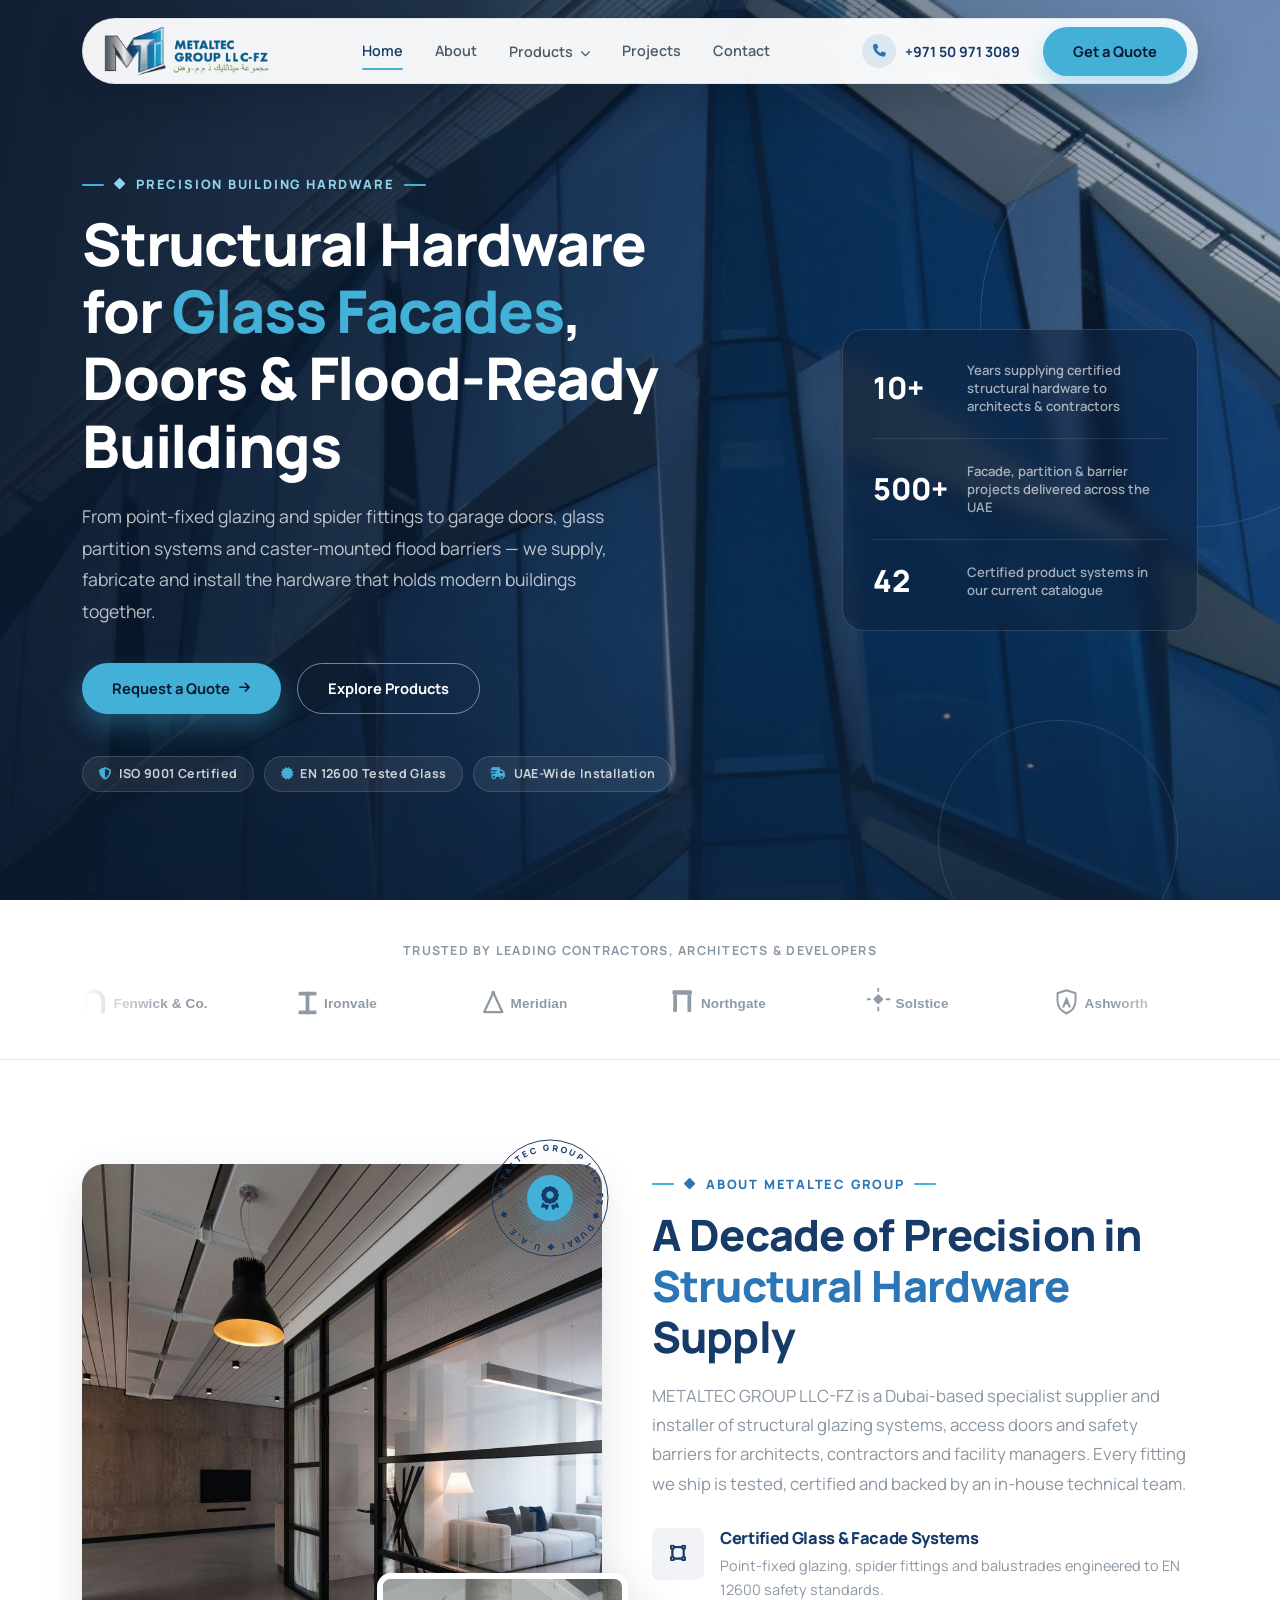
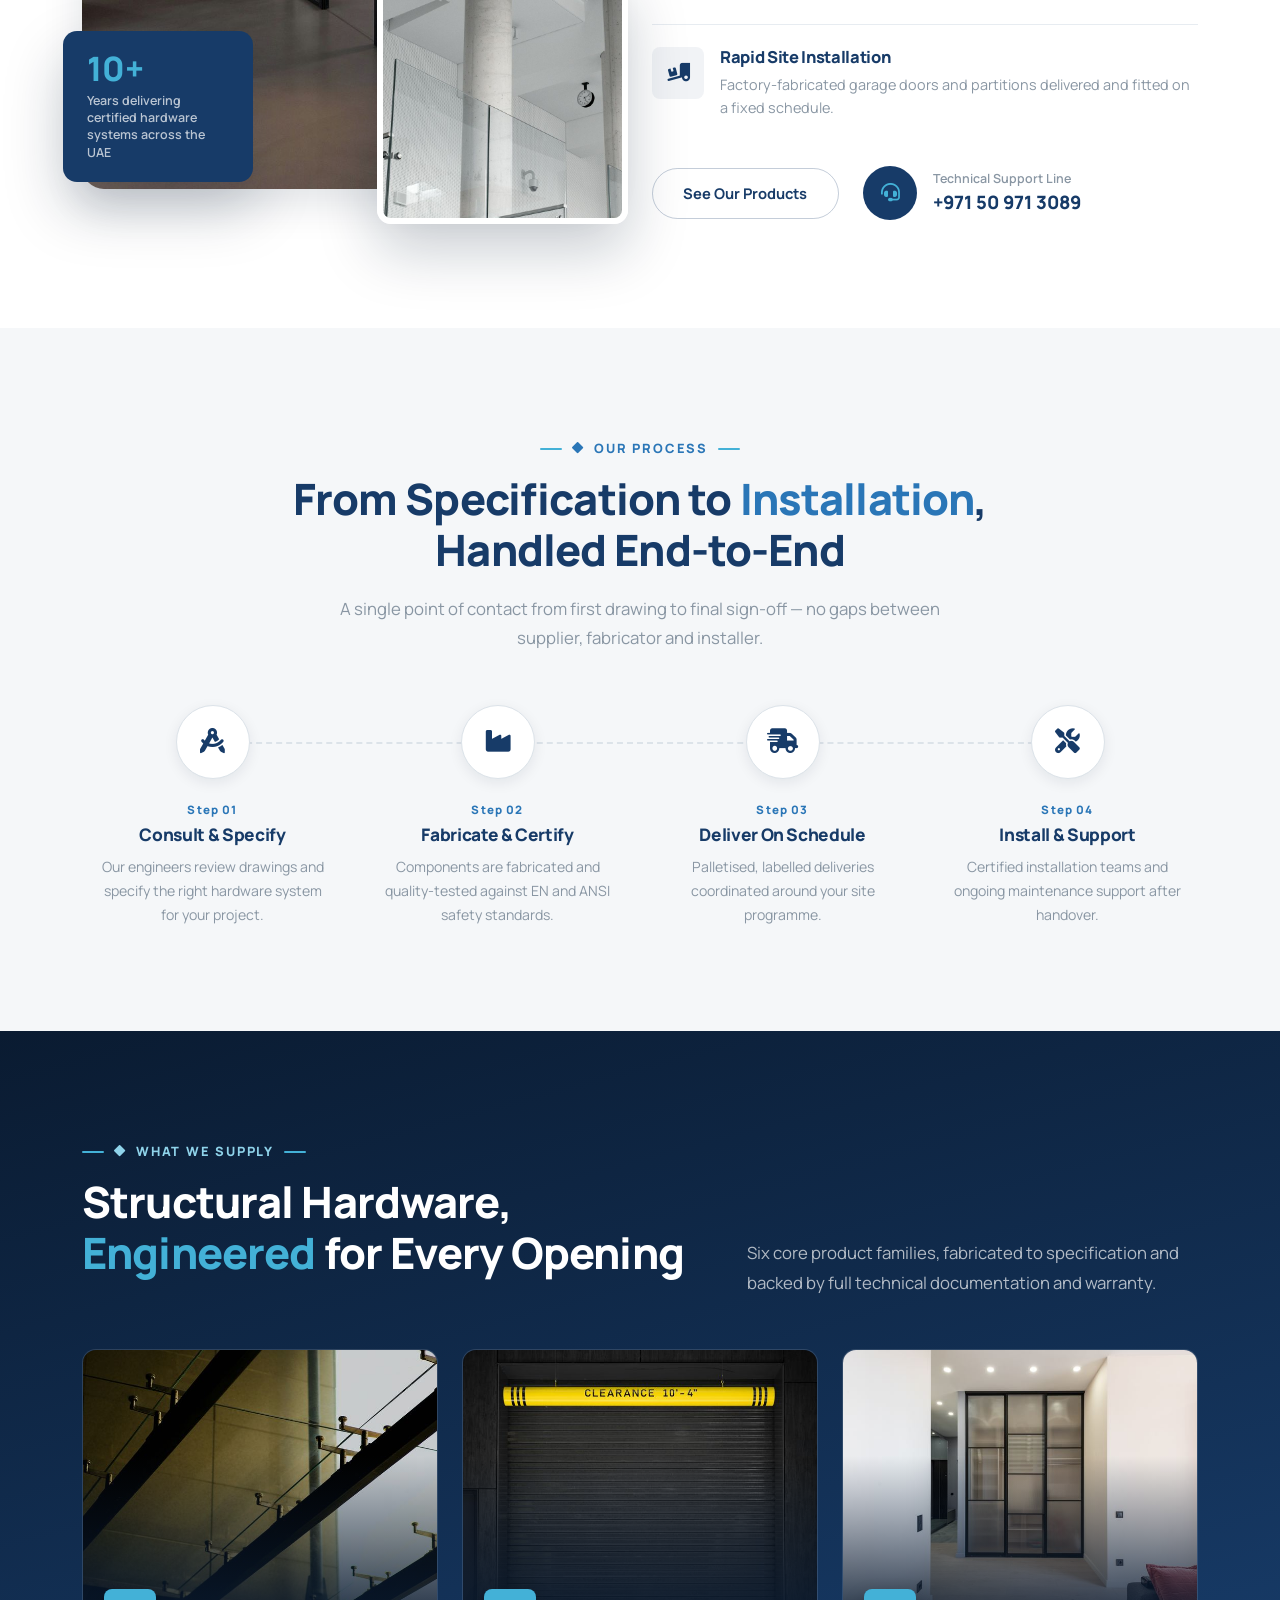
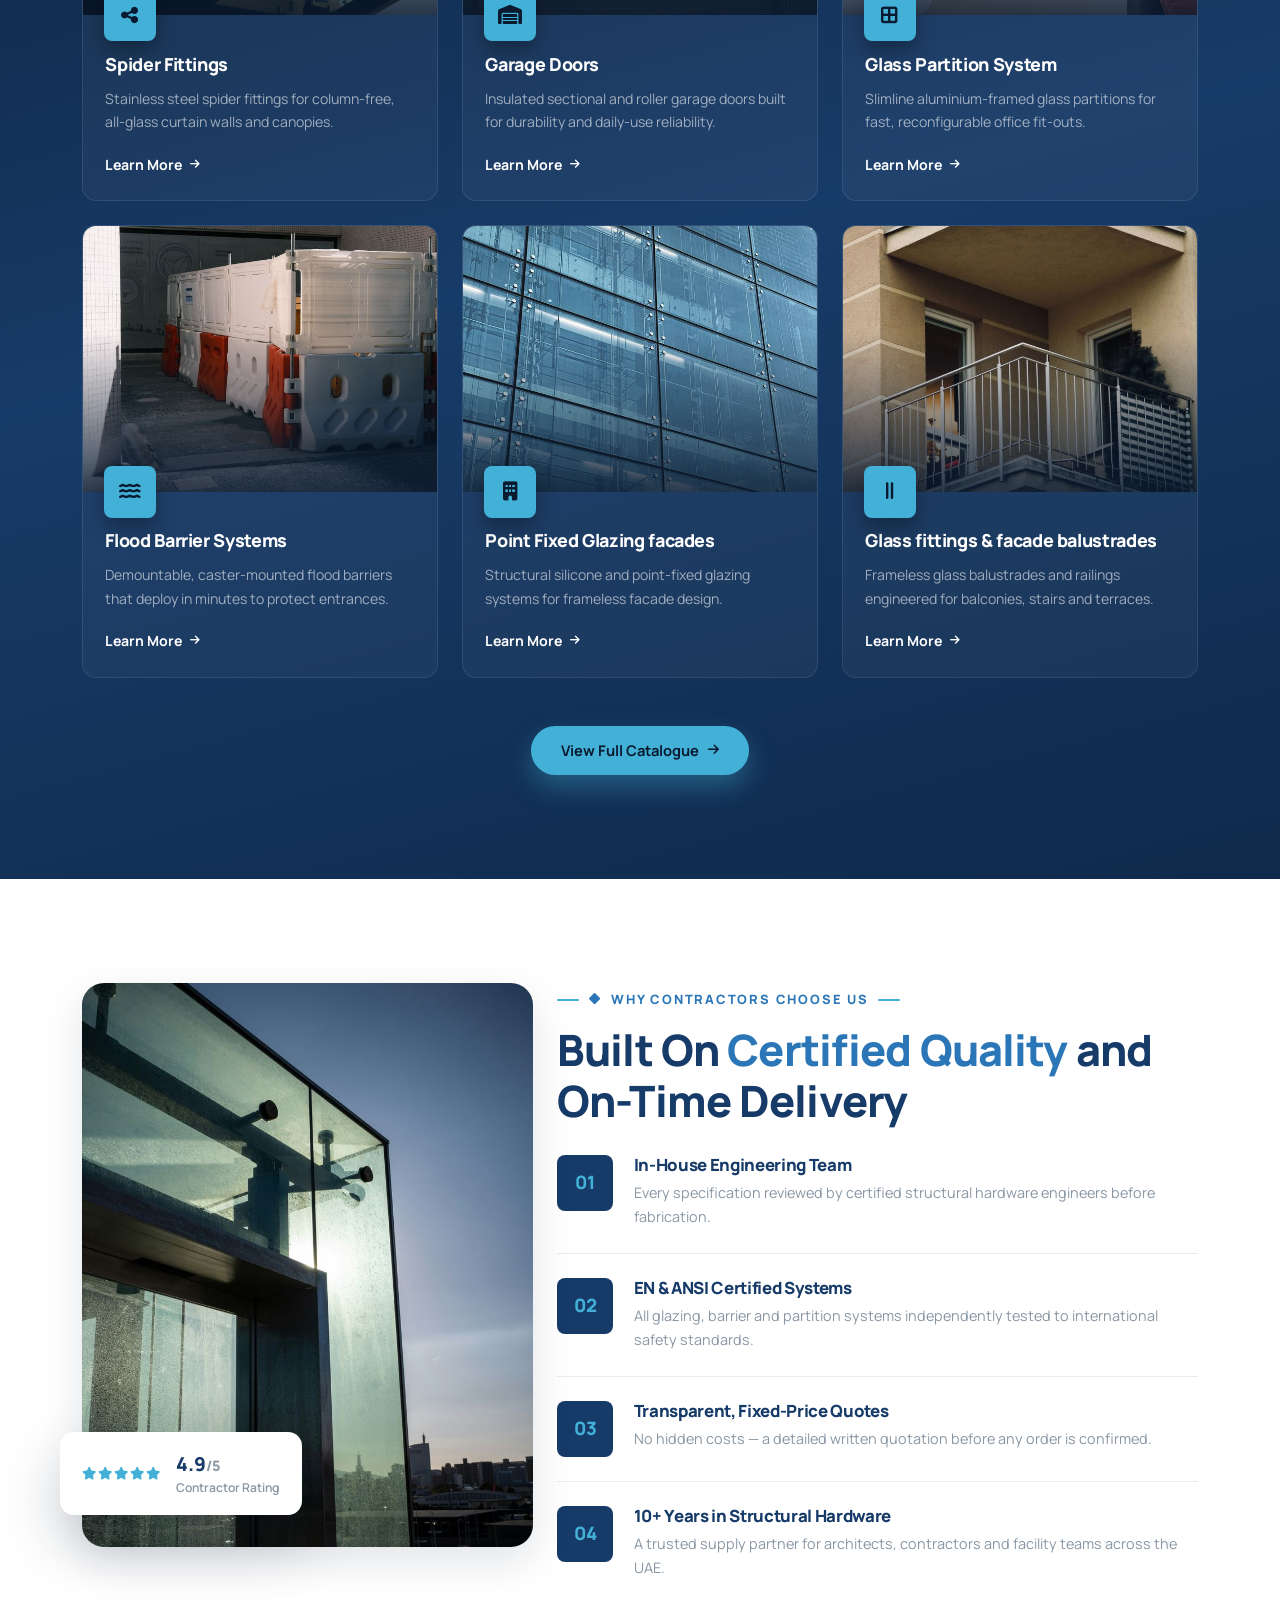
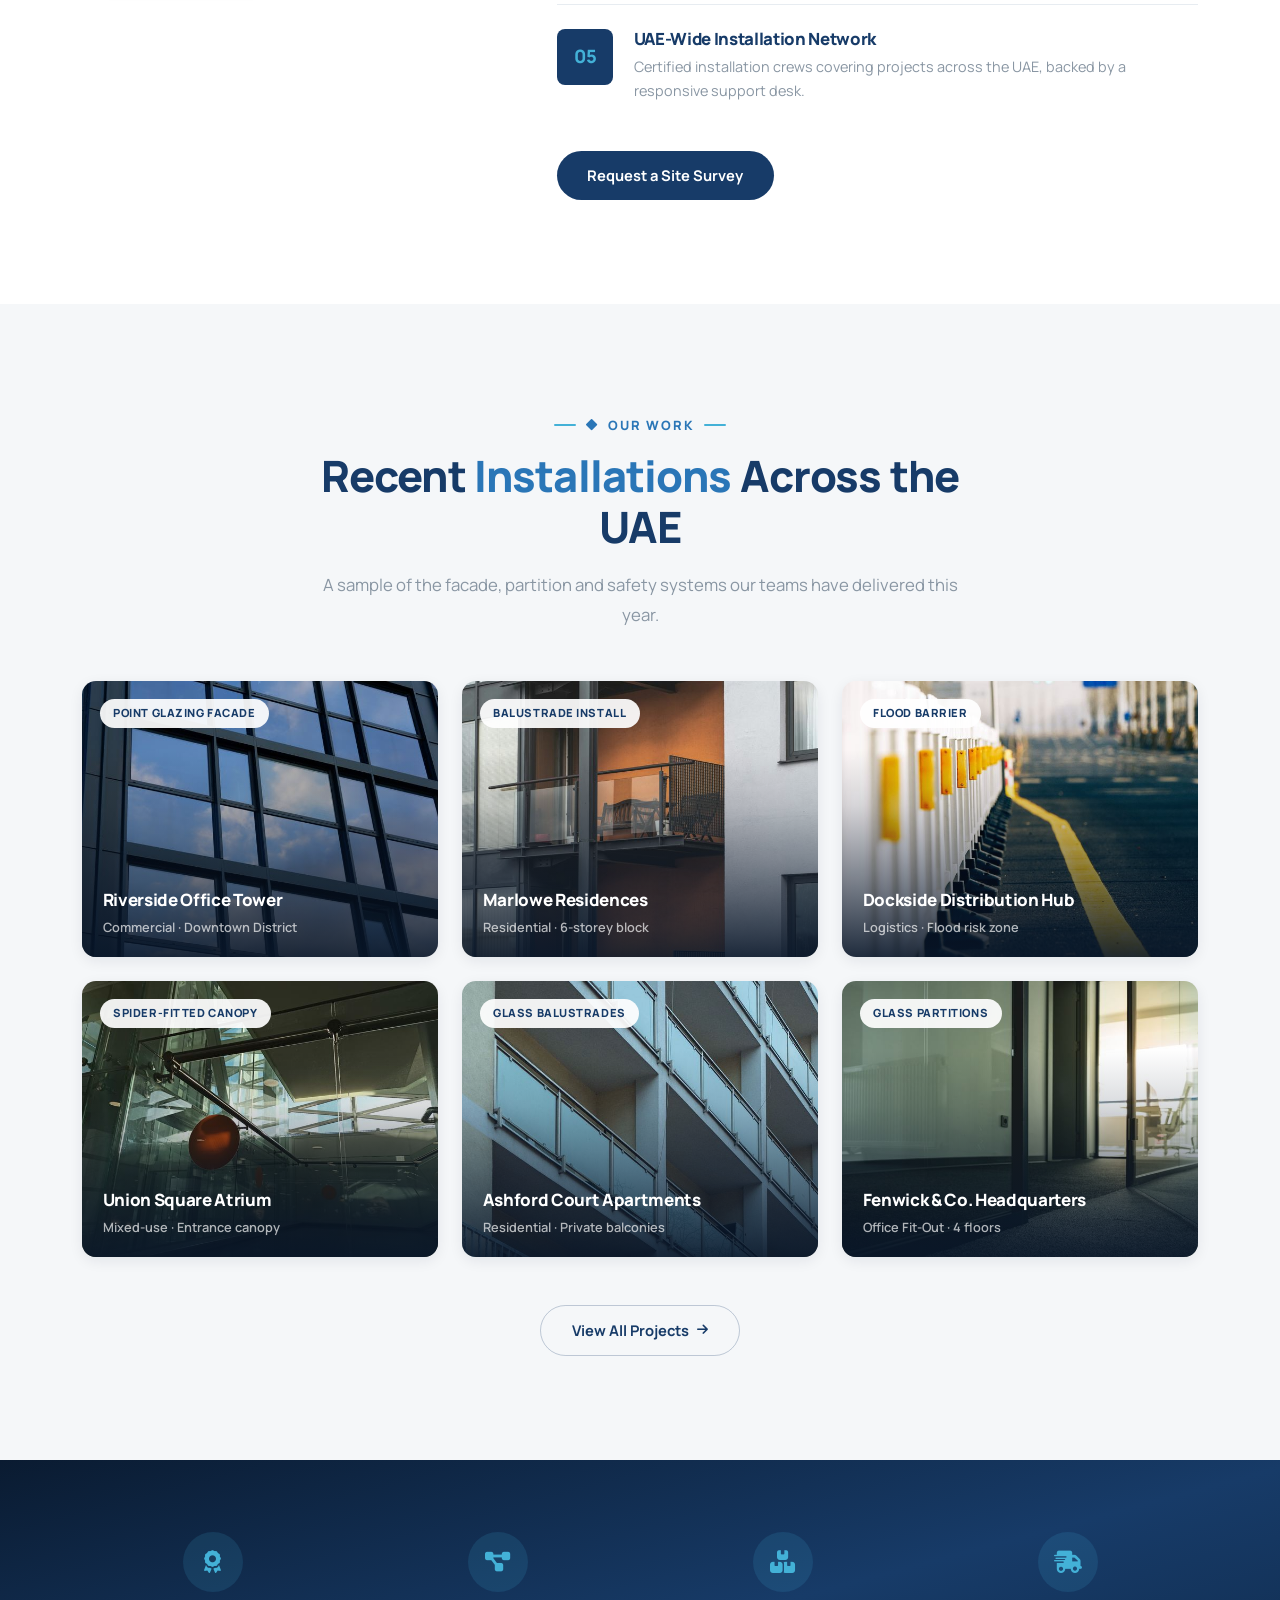
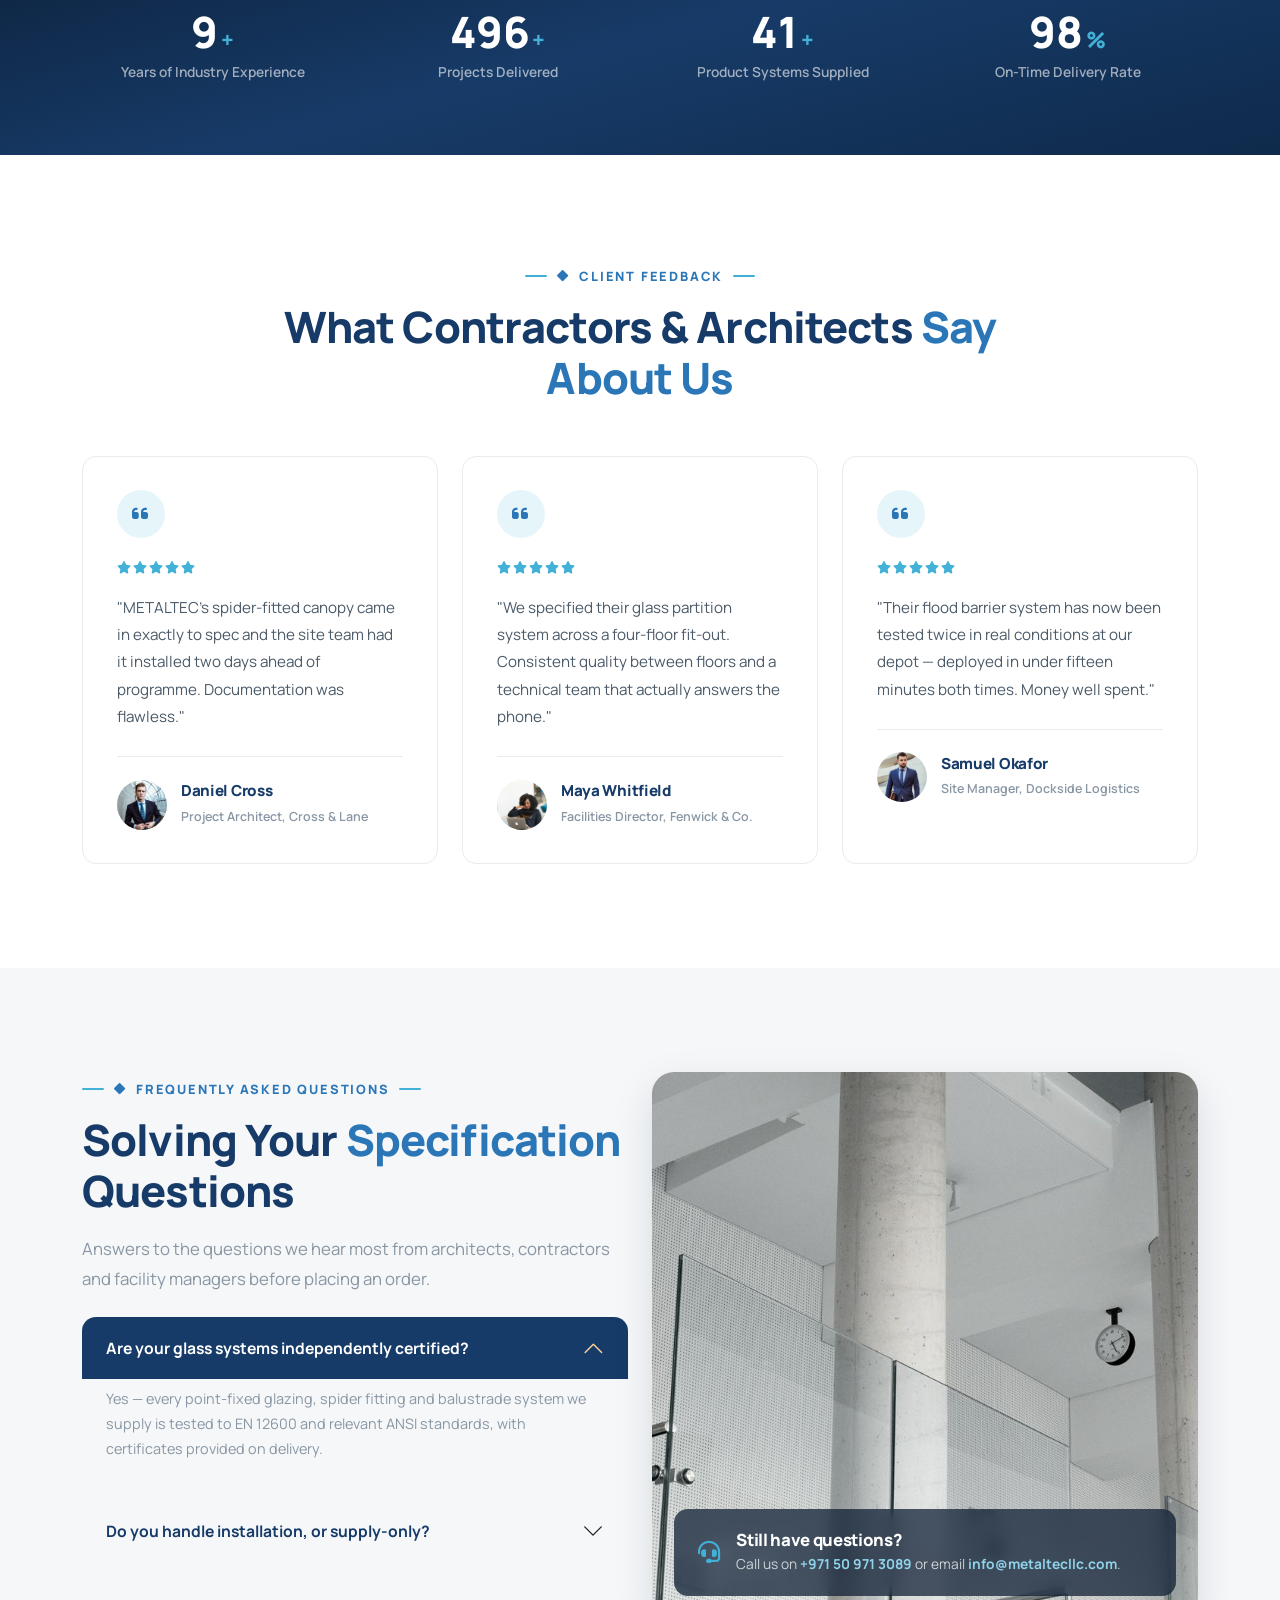
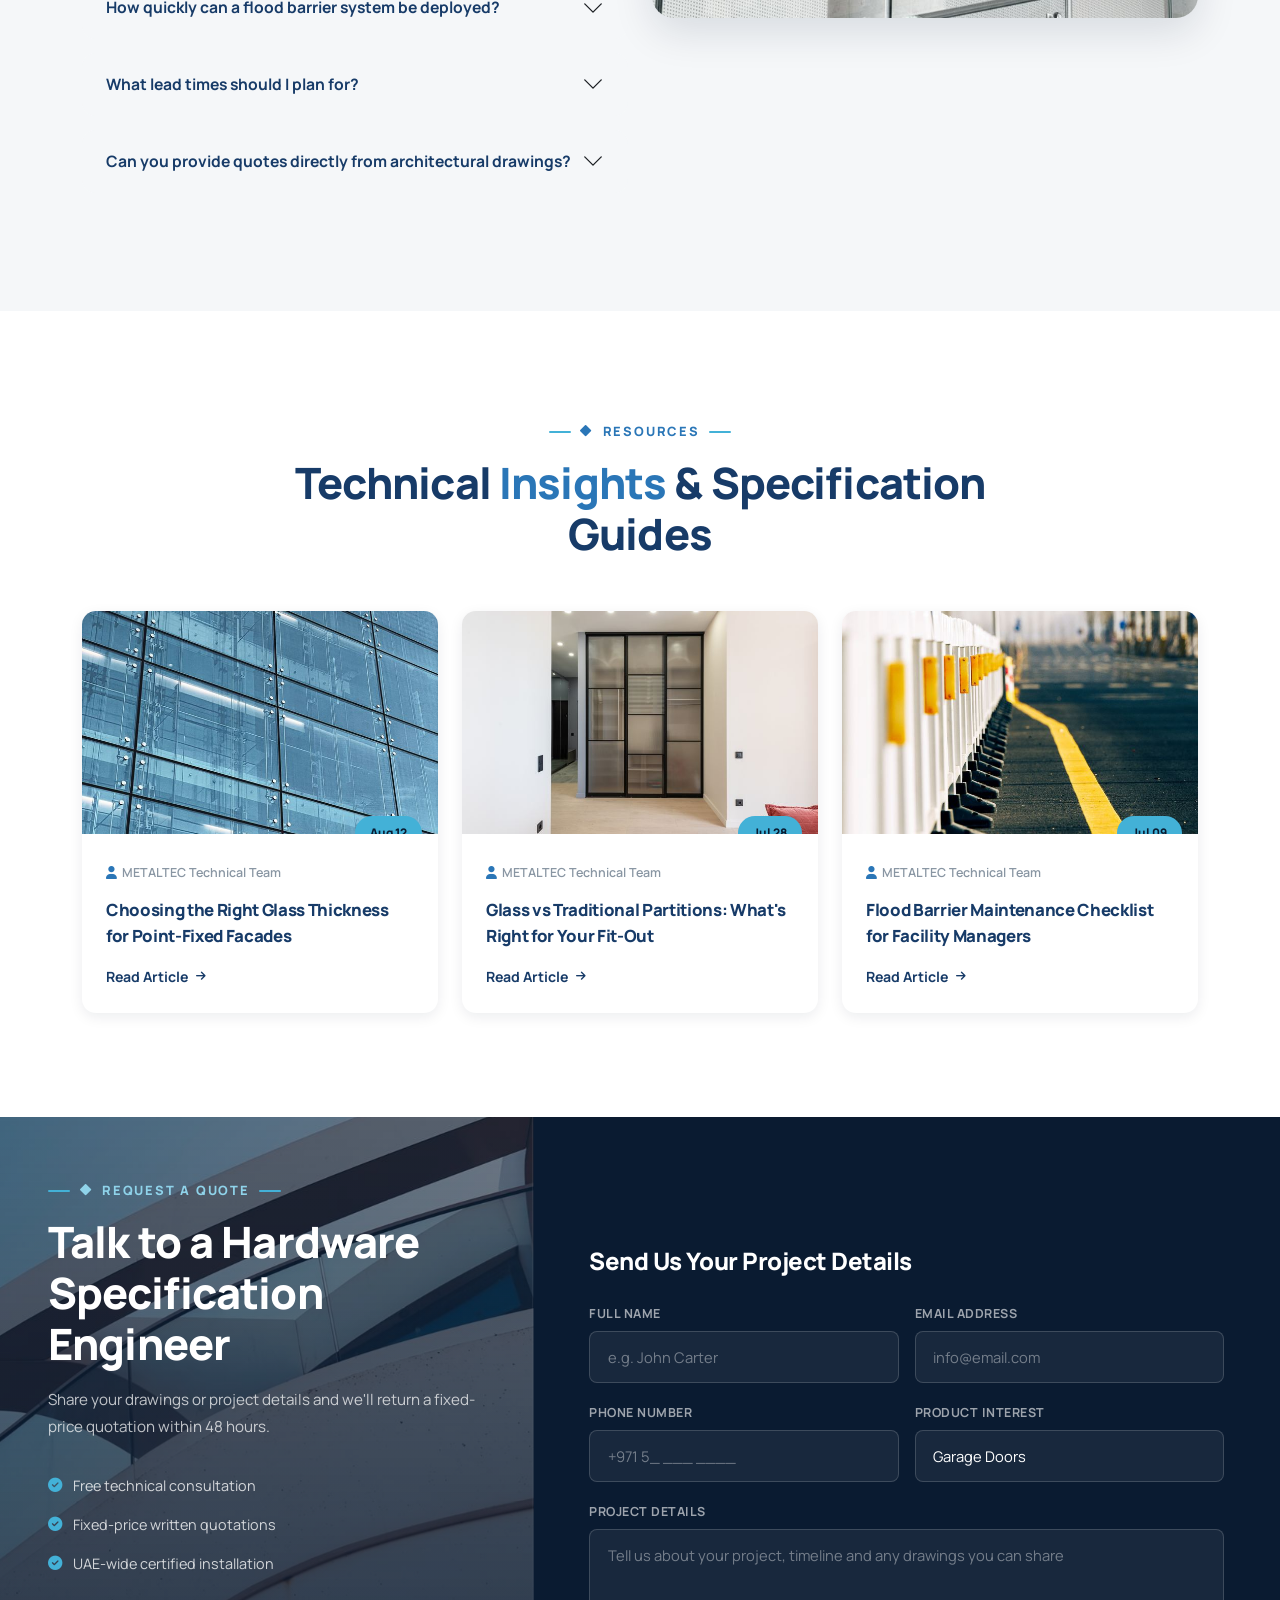
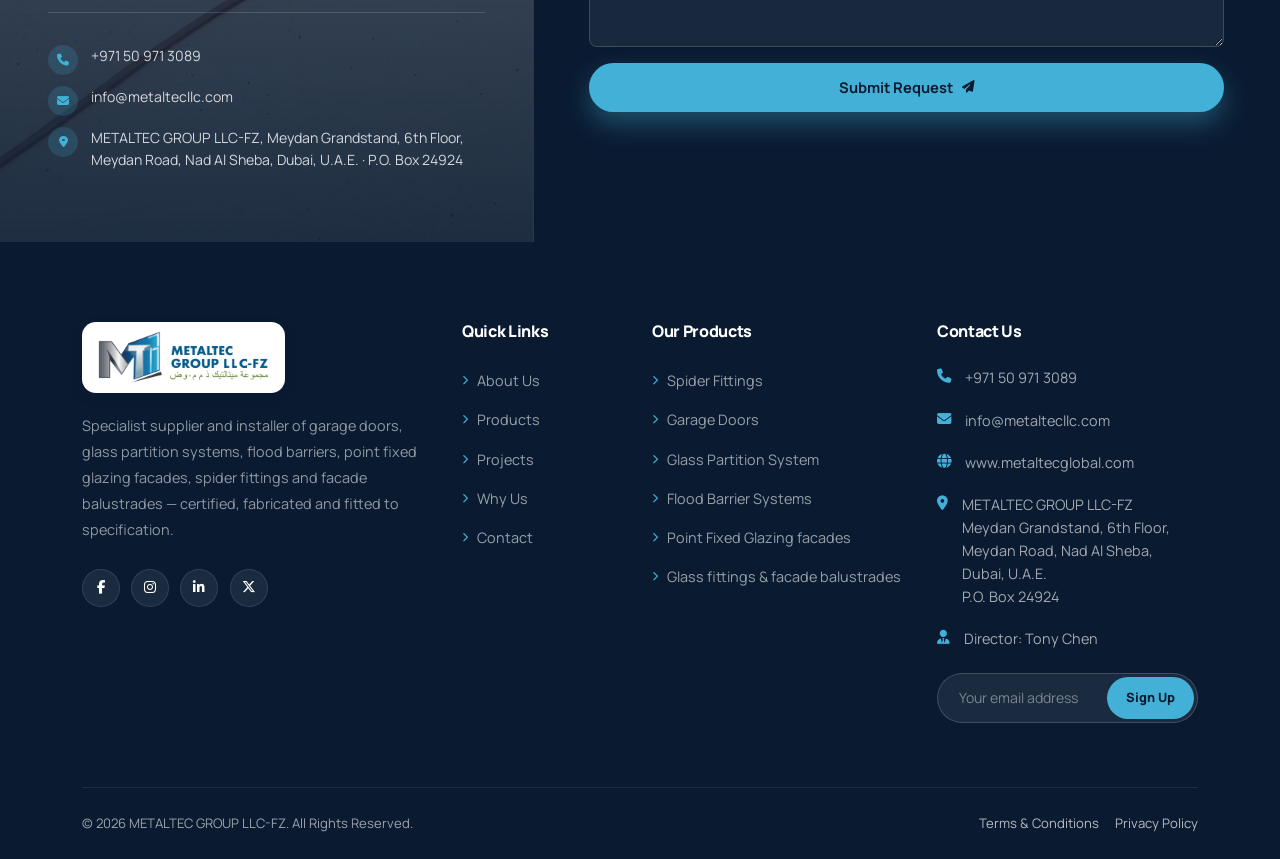
==== commit ec97dcc5: "minor update" ====
--- a/index.html
+++ b/index.html
@@ -729,7 +729,10 @@
           <img src="img/about-secondary.jpg" alt="Technician inspecting a glass balustrade installation" loading="lazy">
           <div class="faq-media-card">
             <i class="fa-solid fa-headset"></i>
-            <span>Still have questions? Call us on +971 50 971 3089 or email info@metaltecllc.com.</span>
+            <div>
+              <h3 class="faq-media-card__title">Still have questions?</h3>
+              <p>Call us on <a href="tel:+971509713089">+971 50 971 3089</a> or email <a href="mailto:info@metaltecllc.com">info@metaltecllc.com</a>.</p>
+            </div>
           </div>
         </div>
       </div>
--- a/css/style.css
+++ b/css/style.css
@@ -1372,10 +1372,24 @@
   color: #43b1d7;
   font-size: 1.4rem;
 }
-.faq-media .faq-media-card span {
+.faq-media .faq-media-card p {
   font-size: 0.86rem;
   color: rgba(255, 255, 255, 0.75);
   line-height: 1.5;
+  margin: 0;
+}
+.faq-media .faq-media-card p a {
+  color: #8fd3ea;
+  font-weight: 700;
+}
+.faq-media .faq-media-card p a:hover {
+  color: #FFFFFF;
+}
+.faq-media .faq-media-card__title {
+  font-size: 1.05rem;
+  font-weight: 800;
+  color: #FFFFFF;
+  margin-bottom: 0.25rem;
 }
 
 .post-card {
